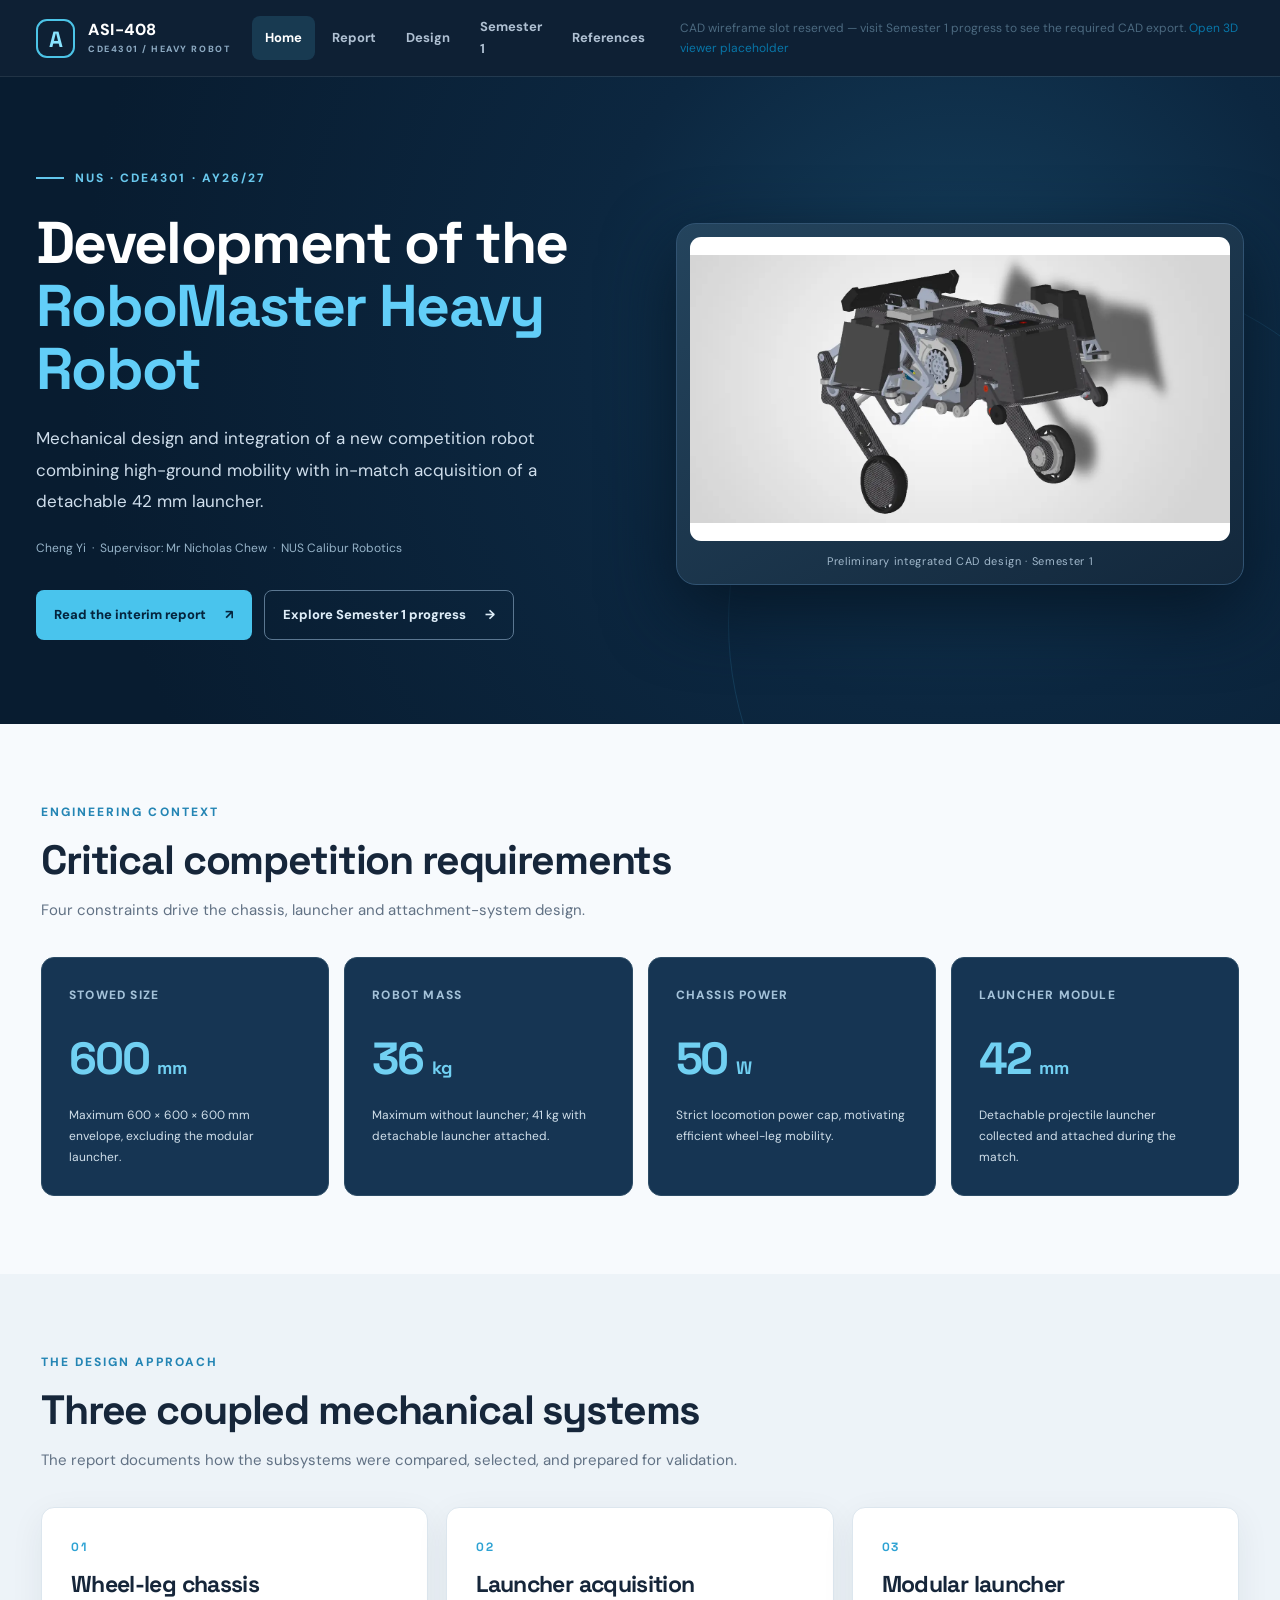
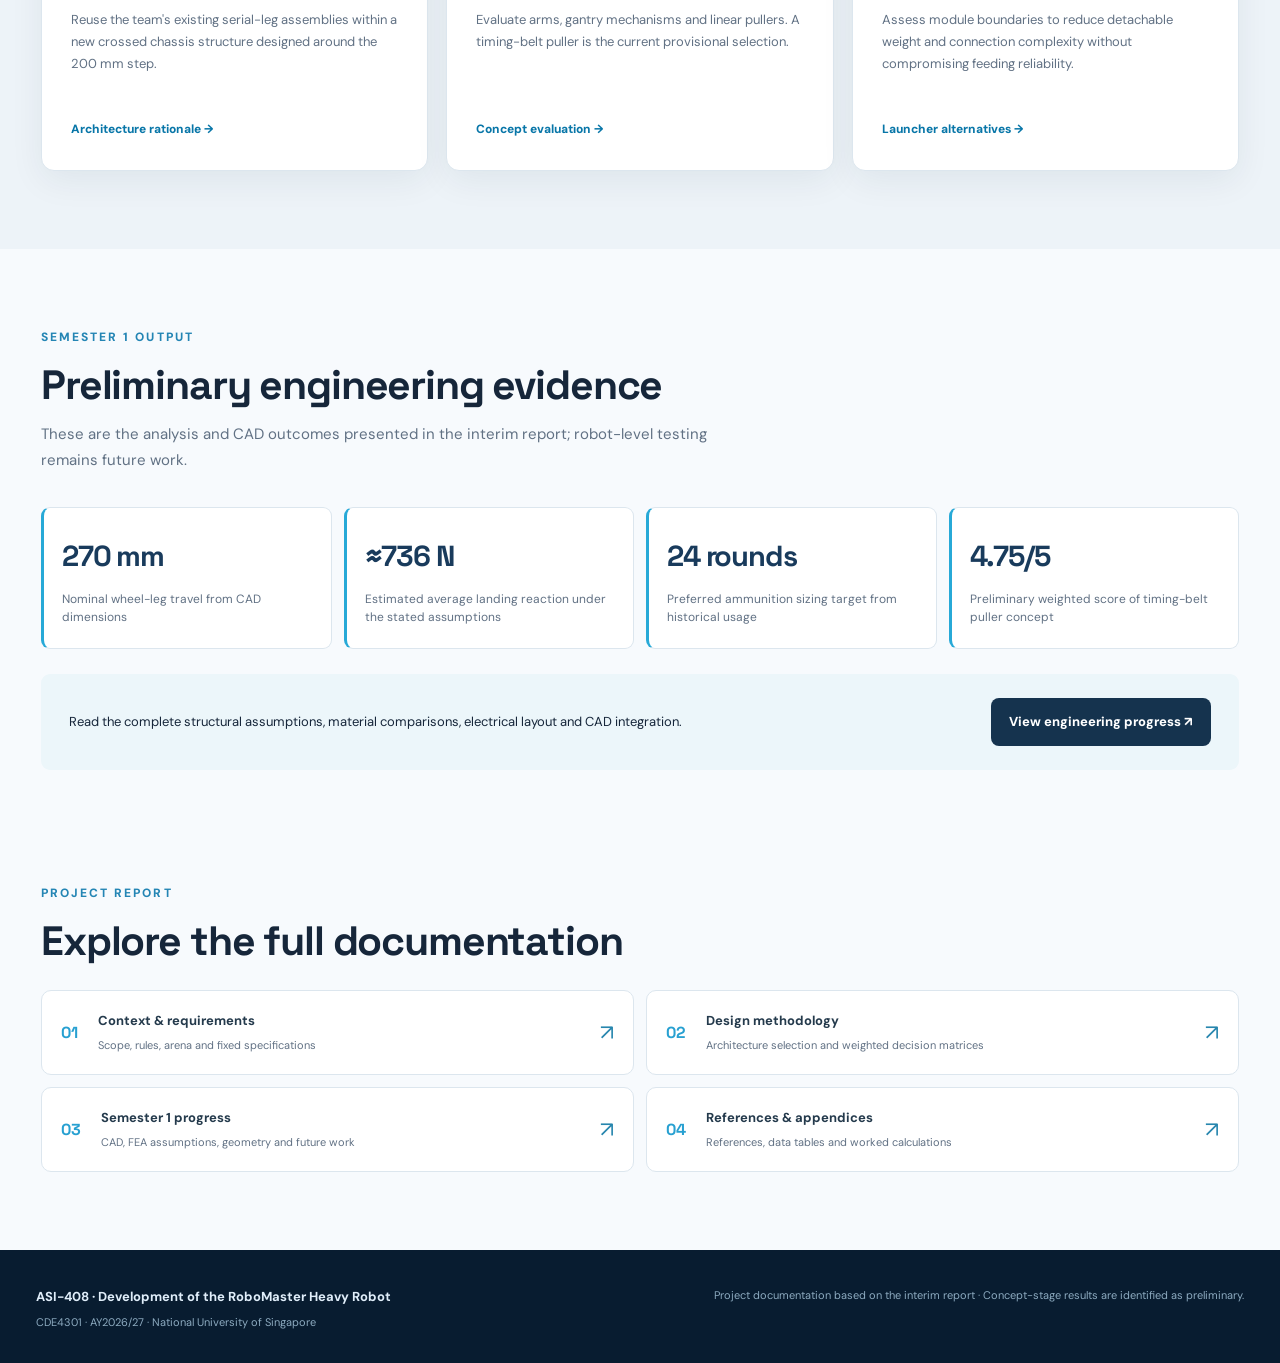
==== index.html @ 5a99b2bd "Audit and reconcile 23 report references; add CAD wireframe placeholder" ====
<!DOCTYPE html>

<html lang="en"><head><meta charset="utf-8"/><meta content="width=device-width, initial-scale=1" name="viewport"/>
<meta content="ASI-408 / CDE4301 interim report for the RoboMaster Heavy Robot development project, NUS AY2026/27." name="description"/>
<meta content="#0b1c31" name="theme-color"/>
<title>Project Overview · ASI-408 Heavy Robot | CDE4301</title>
<link href="styles.css" rel="stylesheet"/>
<link href="favicon.svg" rel="icon" type="image/svg+xml"/>
</head><body><header class="site-header"><div class="nav-inner"><a class="brand" href="index.html"><span class="brand-symbol">A</span><span class="brand-title">ASI-408 <small>CDE4301 / HEAVY ROBOT</small></span></a><button aria-controls="primary-navigation" aria-expanded="false" aria-label="Open navigation" class="menu-toggle">☰</button><nav aria-label="Main navigation" class="primary-nav" id="primary-navigation"><a class="active" href="index.html">Home</a><a class="" href="interim-report/index.html">Report</a><a class="" href="interim-report/design.html">Design</a><a class="" href="interim-report/progress.html">Semester 1</a><a class="" href="interim-report/appendices.html">References</a></nav><p class="wireframe-home-note">CAD wireframe slot reserved — visit Semester 1 progress to see the required CAD export. <a href="interim-report/progress.html#robot-wireframe">Open 3D viewer placeholder</a></p></div></header>
<main>
<section class="home-hero"><div class="hero-inner"><div class="hero-copy"><div class="eyebrow"><span class="eyebrow-line"></span>NUS · CDE4301 · AY26/27</div><h1>Development of the <span>RoboMaster Heavy Robot</span></h1><p class="hero-description">Mechanical design and integration of a new competition robot combining high-ground mobility with in-match acquisition of a detachable 42 mm launcher.</p><p class="hero-caption">Cheng Yi  ·  Supervisor: Mr Nicholas Chew  ·  NUS Calibur Robotics</p><div class="hero-actions"><a class="button button-primary" href="interim-report/index.html">Read the interim report <span>↗</span></a><a class="button button-outline" href="interim-report/progress.html">Explore Semester 1 progress <span>→</span></a></div></div><figure class="hero-visual"><img alt="Semester 1 integrated CAD model of the RoboMaster Heavy Robot chassis" src="assets/report-figures/image44.webp"/><figcaption>Preliminary integrated CAD design · Semester 1</figcaption></figure></div></section>
<section class="home-section"><div class="section-intro"><span class="small-kicker">ENGINEERING CONTEXT</span><h2>Critical competition requirements</h2><p>Four constraints drive the chassis, launcher and attachment-system design.</p></div>
<div class="spec-grid"><article class="spec-card"><div class="spec-label">Stowed size</div><div class="spec-value">600 <small>mm</small></div><p>Maximum 600 × 600 × 600 mm envelope, excluding the modular launcher.</p></article><article class="spec-card"><div class="spec-label">Robot mass</div><div class="spec-value">36 <small>kg</small></div><p>Maximum without launcher; 41 kg with detachable launcher attached.</p></article><article class="spec-card"><div class="spec-label">Chassis power</div><div class="spec-value">50 <small>W</small></div><p>Strict locomotion power cap, motivating efficient wheel-leg mobility.</p></article><article class="spec-card"><div class="spec-label">Launcher module</div><div class="spec-value">42 <small>mm</small></div><p>Detachable projectile launcher collected and attached during the match.</p></article></div></section>
<section class="home-section muted-section"><div class="section-intro"><span class="small-kicker">THE DESIGN APPROACH</span><h2>Three coupled mechanical systems</h2><p>The report documents how the subsystems were compared, selected, and prepared for validation.</p></div><div class="three-col"><article class="feature-card"><div class="feature-index">01</div><h3>Wheel-leg chassis</h3><p>Reuse the team's existing serial-leg assemblies within a new crossed chassis structure designed around the 200 mm step.</p><a href="interim-report/design.html#chassis-design">Architecture rationale →</a></article><article class="feature-card"><div class="feature-index">02</div><h3>Launcher acquisition</h3><p>Evaluate arms, gantry mechanisms and linear pullers. A timing-belt puller is the current provisional selection.</p><a href="interim-report/design.html#grabbing-mechanism-design">Concept evaluation →</a></article><article class="feature-card"><div class="feature-index">03</div><h3>Modular launcher</h3><p>Assess module boundaries to reduce detachable weight and connection complexity without compromising feeding reliability.</p><a href="interim-report/design.html#modular-42mm-launcher">Launcher alternatives →</a></article></div></section>
<section class="home-section"><div class="section-intro"><span class="small-kicker">SEMESTER 1 OUTPUT</span><h2>Preliminary engineering evidence</h2><p>These are the analysis and CAD outcomes presented in the interim report; robot-level testing remains future work.</p></div><div class="outcome-grid"><div><span>270 mm</span><p>Nominal wheel-leg travel from CAD dimensions</p></div><div><span>≈736 N</span><p>Estimated average landing reaction under the stated assumptions</p></div><div><span>24 rounds</span><p>Preferred ammunition sizing target from historical usage</p></div><div><span>4.75/5</span><p>Preliminary weighted score of timing-belt puller concept</p></div></div><div class="readmore-row"><p>Read the complete structural assumptions, material comparisons, electrical layout and CAD integration.</p><a class="button button-dark" href="interim-report/progress.html">View engineering progress ↗</a></div></section>
<section class="home-section closing-section"><span class="small-kicker">PROJECT REPORT</span><h2>Explore the full documentation</h2><div class="report-links"><a href="interim-report/index.html"><span>01</span><div><strong>Context &amp; requirements</strong><small>Scope, rules, arena and fixed specifications</small></div><span>↗</span></a><a href="interim-report/design.html"><span>02</span><div><strong>Design methodology</strong><small>Architecture selection and weighted decision matrices</small></div><span>↗</span></a><a href="interim-report/progress.html"><span>03</span><div><strong>Semester 1 progress</strong><small>CAD, FEA assumptions, geometry and future work</small></div><span>↗</span></a><a href="interim-report/appendices.html"><span>04</span><div><strong>References &amp; appendices</strong><small>References, data tables and worked calculations</small></div><span>↗</span></a></div></section>
</main><footer class="site-footer"><div class="footer-inner"><div><strong>ASI-408 · Development of the RoboMaster Heavy Robot</strong><p>CDE4301 · AY2026/27 · National University of Singapore</p></div><div><p>Project documentation based on the interim report · Concept-stage results are identified as preliminary.</p></div></div></footer><button aria-label="Back to top" class="scroll-top" title="Back to top">↑</button>
<script defer="" src="site.js"></script></body></html>
---- styles.css ----
@import url('https://fonts.googleapis.com/css2?family=DM+Sans:wght@400;500;600;700;800&family=Space+Grotesk:wght@400;500;600;700&display=swap');
:root{--navy:#0b1c31;--navy2:#142f4a;--ink:#16263a;--accent:#3bbbea;--accentsoft:#e6f6ff;--soft:#f3f7fa;--paper:#ffffff;--muted:#617184;--line:#dce6ee;--shadow:0 10px 34px rgba(15,38,63,.065)}
*{box-sizing:border-box}html{scroll-behavior:smooth;scroll-padding-top:88px}body{margin:0;background:#f7fafd;color:var(--ink);font:16px/1.7 'DM Sans',Inter,system-ui,Arial,sans-serif;-webkit-font-smoothing:antialiased}h1,h2,h3,h4,p,figure{margin-top:0}h1,h2,h3,h4{font-family:'Space Grotesk',Inter,system-ui,sans-serif;line-height:1.18;letter-spacing:-.028em}a{color:#0876a8;text-decoration:none}a:hover{color:#025b87}img{max-width:100%;height:auto}button{font:inherit}::selection{background:#b6eaff;color:#0b1c31}a:focus-visible,button:focus-visible{outline:3px solid #3abbe9;outline-offset:4px;border-radius:3px}
.site-header{height:76px;position:sticky;top:0;z-index:50;background:rgba(10,28,48,.98);box-shadow:0 1px 0 rgba(255,255,255,.1)}.nav-inner{height:100%;max-width:1310px;padding:0 36px;margin:auto;display:flex;align-items:center;justify-content:space-between;gap:22px}.brand{display:flex;align-items:center;gap:13px;color:white;flex-shrink:0}.brand:hover{color:white}.brand-symbol{display:grid;place-items:center;border:2px solid #4cc4e7;color:#89e4ff;font-weight:800;font-family:'Space Grotesk';font-size:22px;width:39px;height:39px;border-radius:11px}.brand-title{font-weight:800;letter-spacing:.035em;line-height:1.1}.brand-title small{display:block;letter-spacing:.17em;color:#8daac2;font-size:9px;margin-top:7px}.primary-nav{display:flex;gap:4px;align-items:center}.primary-nav a{color:#afc0d2;padding:11px 13px;font-size:13px;font-weight:700;border-radius:8px}.primary-nav a:hover,.primary-nav a.active{color:#fff;background:rgba(74,192,234,.16)}.menu-toggle{display:none;border:1px solid #52677c;background:transparent;color:#fff;border-radius:6px;padding:5px 12px;font-size:20px}
.home-hero{background:radial-gradient(circle at 75% 40%,#153f5d 0%,#0c2740 36%,#081c30 85%);color:white;position:relative;overflow:hidden}.home-hero:after{content:'';position:absolute;right:-150px;bottom:-250px;width:700px;height:700px;border:1px solid rgba(69,181,235,.15);border-radius:50%;pointer-events:none}.hero-inner{max-width:1320px;min-height:594px;margin:auto;padding:92px 36px 84px;display:grid;grid-template-columns:1.05fr 1fr;gap:44px;align-items:center}.eyebrow,.small-kicker{color:#2485b4;font-size:12px;letter-spacing:.17em;font-weight:800;text-transform:uppercase}.eyebrow{color:#68c7ec;display:flex;gap:11px;align-items:center}.eyebrow-line{height:2px;width:28px;background:#62c6ec}.hero-copy{position:relative;z-index:1}.hero-copy h1{font-size:clamp(39px,4.6vw,67px);line-height:1.07;max-width:710px;margin:23px 0}.hero-copy h1 span{color:#62cef8}.hero-description{color:#cfdeec;font-size:17px;max-width:570px;line-height:1.85}.hero-caption{font-size:12px;color:#96b3c8;margin-top:20px}.hero-actions{display:flex;flex-wrap:wrap;gap:12px;margin-top:32px}.button{display:inline-flex;justify-content:space-between;gap:19px;align-items:center;font-size:13px;font-weight:800;border-radius:8px;padding:13px 18px;transition:transform .18s ease,background .18s ease;min-height:46px}.button:hover{transform:translateY(-2px)}.button-primary{background:#49c4ed;color:#05243d}.button-primary:hover{color:#05243d;background:#80d9f5}.button-outline{border:1px solid #5b7791;color:#deedf8}.button-outline:hover{color:#fff;background:#214764}.button-dark{background:#15334e;color:#fff}.button-dark:hover{color:#fff;background:#23618a}.hero-visual{position:relative;z-index:1;margin:0;border:1px solid #315372;border-radius:20px;padding:13px;background:linear-gradient(150deg,#24445d,#13283c);box-shadow:0 26px 70px #061727}.hero-visual img{display:block;aspect-ratio:16/9;object-fit:contain;border-radius:11px;background:#fff}.hero-visual figcaption{font-size:11px;color:#a2b9cc;text-align:center;padding:11px 4px 0;letter-spacing:.06em}
.home-section{max-width:1270px;margin:auto;padding:73px 36px 78px}.section-intro{max-width:785px;margin-bottom:34px}.section-intro h2,.closing-section h2{font-size:clamp(28px,3.2vw,43px);margin:12px 0 13px}.section-intro>p{color:var(--muted);max-width:710px;font-size:15px}.spec-grid{display:grid;grid-template-columns:repeat(4,minmax(0,1fr));gap:15px}.spec-card{padding:27px;border-radius:13px;background:#163553;color:white;min-height:228px;border:1px solid #2b4b65}.spec-label{font-size:12px;font-weight:800;letter-spacing:.1em;text-transform:uppercase;color:#a4c2d9}.spec-value{font-family:'Space Grotesk';font-size:45px;font-weight:700;letter-spacing:-.05em;margin:15px 0 8px;color:#71d0f2;white-space:nowrap}.spec-value small{font-size:18px;letter-spacing:0}.spec-card p{font-size:12px;line-height:1.75;color:#d0dfea;margin:0}.muted-section{max-width:none;background:#edf3f8;padding-left:max(36px,calc((100vw - 1198px)/2));padding-right:max(36px,calc((100vw - 1198px)/2))}.three-col{display:grid;grid-template-columns:repeat(3,minmax(0,1fr));gap:18px}.feature-card{background:white;border:1px solid var(--line);padding:29px;border-radius:13px;box-shadow:var(--shadow)}.feature-index{font-family:'Space Grotesk';font-size:12px;color:#2da2d3;font-weight:800;letter-spacing:.13em}.feature-card h3{font-size:23px;margin:14px 0 10px}.feature-card p{font-size:13px;color:var(--muted);min-height:92px}.feature-card a{font-size:12px;font-weight:800}.outcome-grid{display:grid;grid-template-columns:repeat(4,minmax(0,1fr));gap:12px}.outcome-grid>div{padding:23px 18px 21px;background:#fff;border:1px solid var(--line);border-left:3px solid #27a9d7;border-radius:9px}.outcome-grid span{font-family:'Space Grotesk';font-size:29px;letter-spacing:-.04em;font-weight:700;color:#193b5c}.outcome-grid p{margin:9px 0 0;color:var(--muted);font-size:12px;line-height:1.55}.readmore-row{margin-top:25px;padding:24px 28px;background:#ecf6fa;border-radius:9px;display:flex;gap:18px;align-items:center;justify-content:space-between}.readmore-row p{margin:0;font-size:13px}.closing-section{padding-top:30px}.report-links{display:grid;grid-template-columns:repeat(2,minmax(0,1fr));gap:12px;margin-top:25px}.report-links>a{display:flex;align-items:center;gap:20px;border:1px solid var(--line);border-radius:10px;background:white;color:#243a4c;padding:19px}.report-links>a:hover{border-color:#67bdde;background:#f6fcff}.report-links>a>span:first-child{color:#27a0d1;font-family:'Space Grotesk';font-weight:700}.report-links>a>span:last-child{margin-left:auto;font-size:22px;color:#2786ae}.report-links strong,.report-links small{display:block}.report-links strong{font-size:13px}.report-links small{font-size:11px;color:var(--muted);margin-top:4px}
.site-footer{background:#081c30;color:#e0eefa;padding:32px 36px}.footer-inner{max-width:1220px;margin:auto;display:flex;gap:35px;justify-content:space-between}.footer-inner strong{font-size:13px}.footer-inner p{font-size:11px;line-height:1.5;color:#8dabc0;margin:5px 0 0;max-width:550px}
.report-shell{background:#f7fafc;min-height:80vh}.report-banner{background:#10304d;color:white;padding:51px max(30px,calc((100% - 1250px)/2)) 47px}.breadcrumbs{display:flex;flex-wrap:wrap;gap:12px;color:#93b4c9;font-size:12px;align-items:center;margin-bottom:40px}.breadcrumbs a{color:#b1d5e7}.breadcrumbs strong{font-weight:700;color:#effbff}.report-banner .small-kicker{color:#64caee}.report-banner h1{margin:10px 0 12px;font-size:clamp(32px,4vw,52px);letter-spacing:-.03em}.report-banner p{max-width:800px;color:#c2d6e4;font-size:15px;margin:0}.report-grid{max-width:1260px;display:grid;grid-template-columns:260px minmax(0,1fr);gap:42px;margin:0 auto;padding:39px 30px 95px}.report-aside{min-width:0}.sidebar-sticky{position:sticky;top:101px;max-height:calc(100vh - 116px);overflow:auto;padding:0 5px 20px 0}.aside-kicker{font-size:10px;letter-spacing:.14em;font-weight:800;color:#7d8da0;margin:5px 0 15px}.chapter-pages{border-left:2px solid #d5e1eb;display:flex;flex-direction:column;padding-left:10px;gap:2px}.chapter-pages a{display:flex;align-items:baseline;gap:10px;font-size:12px;color:#5c7185;padding:8px 10px;border-radius:6px;line-height:1.35}.chapter-pages a span{color:#97adbd;font-size:11px}.chapter-pages a.active{font-weight:800;background:#e5f3fa;color:#135f8b}.onpage-title{margin:34px 0 10px}.local-toc ol{padding:0;margin:0;list-style:none}.local-toc li a{font-size:11.5px;line-height:1.45;padding:8px 11px;display:block;border-radius:6px;color:#687b8c}.local-toc li a:hover,.local-toc li a.selected{background:#edf5f9;color:#126c9c}.local-toc .toc-2{padding-left:12px}.local-toc .toc-3{padding-left:24px}.back-home{display:block;font-size:11px;color:#286d92;margin:30px 0 0;padding:6px 10px}
.report-content{min-width:0;background:white;border:1px solid #e3eaf0;border-radius:12px;box-shadow:0 10px 40px rgba(30,60,86,.045);padding:47px clamp(22px,5%,63px)}.document-note{background:#ecf6fc;color:#49657a;border-left:3px solid #56b6df;padding:15px 18px;font-size:12px;line-height:1.7;margin-bottom:34px;border-radius:3px}.document-note strong{color:#173e5e}.chapter{border-top:1px solid #dfe8ef;margin-top:55px;padding-top:27px;scroll-margin-top:95px}.chapter:first-of-type{margin-top:10px;border-top:0;padding-top:0}.chapter-number{color:#278eb6;font-size:11px;letter-spacing:.14em;font-weight:800;margin-bottom:7px}.chapter h2{font-size:31px;margin-bottom:20px;color:#17314d}.subsection{color:#183b57;font-size:23px;margin:35px 0 13px;scroll-margin-top:100px}.minor-section{color:#224661;font-size:18px;margin:28px 0 10px;scroll-margin-top:100px}.body-copy,.reference-entry{font-size:14px;line-height:1.9;color:#384b5c;margin:0 0 16px;overflow-wrap:anywhere}.reference-entry{padding-left:18px;text-indent:-18px;font-size:12.5px;line-height:1.75;margin-bottom:9px}.note-line{font-size:12px;color:#546b7e;background:#f1f7fb;padding:12px 15px}.report-figure{display:block;text-align:center;background:#f4f7f9;border:1px solid #e3eaf0;border-radius:10px;margin:19px 0 8px;padding:13px;overflow:hidden}.report-figure>a,.doc-table .figure-link{display:inline-block}.report-figure img{max-height:570px;width:auto;object-fit:contain;display:block;margin:auto;border-radius:5px}.figure-link img{cursor:zoom-in;transition:filter .2s ease}.figure-link:hover img{filter:brightness(.97)}.caption{font-size:11px;color:#697f90;text-align:center;line-height:1.5;margin:6px auto 21px;max-width:92%;font-weight:600}.table-scroller{overflow-x:auto;margin:18px 0 6px;border:1px solid #dbe4ec;border-radius:8px;background:white;scrollbar-width:thin}.doc-table{border-collapse:collapse;min-width:490px;width:100%;font-size:12px;line-height:1.5}.doc-table td,.doc-table th{border-bottom:1px solid #e6edf3;border-right:1px solid #e6edf3;padding:10px 11px;text-align:left;vertical-align:top;min-width:100px;color:#40556a}.doc-table tr:last-child td{border-bottom:0}.doc-table tr td:last-child,.doc-table tr th:last-child{border-right:0}.doc-table th{background:#eaf3f9;color:#1b435f;font-weight:800}.doc-table tr:nth-child(2n+1) td{background:#f8fbfd}.doc-table img{max-width:330px;max-height:300px;object-fit:contain;border-radius:5px;display:block;margin:auto}.doc-table a.figure-link{display:block;text-align:center}.doc-table td:has(img){min-width:200px}.report-next{margin-top:64px;border-top:1px solid var(--line);padding-top:23px;display:flex;flex-wrap:wrap;gap:12px;justify-content:space-between;align-items:center}.report-next span{font-size:11px;color:#8294a4;letter-spacing:.12em;font-weight:800}.report-next a{font-weight:800;font-size:13px}.scroll-top{position:fixed;right:24px;bottom:25px;width:44px;height:44px;border:1px solid #b2c4d2;background:#163b5d;color:white;border-radius:12px;box-shadow:0 8px 24px rgba(20,43,62,.15);cursor:pointer;display:none;z-index:90}.scroll-top.visible{display:block}
@media(max-width:1060px){.hero-inner{gap:25px}.spec-grid{grid-template-columns:repeat(2,minmax(0,1fr))}.report-grid{grid-template-columns:215px minmax(0,1fr);gap:24px}.report-content{padding:34px 29px}}
@media(max-width:760px){.site-header{height:67px}.nav-inner{padding:0 19px}.menu-toggle{display:block}.primary-nav{display:none;position:absolute;top:67px;left:0;right:0;background:#102c46;flex-direction:column;padding:10px 16px 16px;box-shadow:0 15px 22px #09233a3d}.primary-nav.open{display:flex}.primary-nav a{width:100%;padding:12px}.hero-inner{display:flex;flex-direction:column;padding:56px 22px 55px;gap:37px;align-items:stretch}.hero-copy h1{font-size:clamp(38px,8vw,51px)}.hero-description{font-size:15px}.hero-visual{max-width:680px}.home-section,.muted-section{padding:48px 22px}.three-col{grid-template-columns:1fr}.feature-card p{min-height:0}.outcome-grid{grid-template-columns:repeat(2,minmax(0,1fr))}.readmore-row{align-items:flex-start;flex-direction:column}.report-links{grid-template-columns:1fr}.report-banner{padding:32px 22px 35px}.report-banner h1{font-size:31px}.breadcrumbs{margin-bottom:25px}.report-grid{display:block;padding:18px 16px 60px}.report-aside{display:block}.sidebar-sticky{position:static;max-height:none;padding:0 0 17px}.chapter-pages{display:flex;flex-direction:row;flex-wrap:wrap;gap:7px;border:0;padding:0}.chapter-pages a{background:#fff;border:1px solid #e0e9f0;padding:10px}.onpage-title,.local-toc,.back-home{display:none}.report-content{padding:27px 18px}.chapter h2{font-size:26px}.subsection{font-size:21px}.body-copy{font-size:13px}.footer-inner{flex-direction:column;gap:16px}}
@media(max-width:450px){.hero-actions{flex-direction:column;align-items:stretch}.spec-grid,.outcome-grid{grid-template-columns:1fr}.spec-card{min-height:0}.spec-value{font-size:37px}.report-content{padding:23px 15px}.doc-table{font-size:11px}.brand-title{font-size:13px}.brand-title small{font-size:8px}}
@media(prefers-reduced-motion:reduce){*,*:before,*:after{scroll-behavior:auto!important;transition:none!important}}

/* Presentation video evidence: lazy embeds with direct video-source fallback. */
.video-evidence{margin:34px 0 42px;padding:25px;background:#f2f8fc;border:1px solid #d9e8f1;border-radius:13px}
.video-evidence h4{font-size:22px;color:#193c5a;margin:0 0 11px}.video-evidence h5{font-size:15px;color:#254d69;margin:26px 0 12px}
.video-evidence>p{font-size:13px;color:#506779;line-height:1.8}.video-grid{display:grid;grid-template-columns:repeat(2,minmax(0,1fr));gap:16px;align-items:stretch}
.video-evidence-solo .video-grid{grid-template-columns:minmax(0,560px)}
.video-card{border-radius:12px;background:white;border:1px solid #dce7ef;overflow:hidden;margin:0;box-shadow:0 5px 16px rgba(16,49,74,.05)}
.video-frame{position:relative;width:100%;aspect-ratio:16/10;background:#102236;overflow:hidden}
.video-frame iframe{display:block;width:100%;height:100%;border:0}
.video-launch{cursor:pointer;position:absolute;inset:0;border:0;padding:0;background:#102236;width:100%;height:100%;display:block;overflow:hidden}
.video-launch img{display:block;width:100%;height:100%;object-fit:cover;filter:brightness(.82);transition:transform .2s,filter .2s}
.video-launch:hover img{transform:scale(1.03);filter:brightness(.72)}
.video-play{position:absolute;top:50%;left:50%;transform:translate(-50%,-50%);width:61px;height:61px;display:grid;place-items:center;border-radius:50%;background:#47c5eb;color:#0a283f;font-size:24px;box-shadow:0 9px 23px #071c3370;padding-left:3px}
.video-play-label{position:absolute;bottom:12px;right:12px;background:#061523c9;color:white;border-radius:4px;padding:5px 8px;font-size:10px;font-weight:700}
.video-caption{display:flex;flex-direction:column;gap:7px;padding:14px 16px 16px;font-size:12px;line-height:1.6;color:#5b6f80}
.video-caption strong{font-family:'Space Grotesk',sans-serif;font-size:14px;color:#1c3c56}
.video-caption small{font-size:10px;color:#738c9e}.video-caption a{font-weight:800}
.video-footnote{margin:15px 0 0!important;font-size:11px!important}
.video-source-notes{background:#f5f9fc;border-radius:11px;padding:23px;margin:22px 0 35px;border:1px solid #dbe8f1}
.video-source-notes h3{font-size:20px;color:#193c5a}.video-reference-list{font-size:12px;color:#425f74;padding-left:20px;line-height:1.75}.video-reference-list li{margin-bottom:7px;overflow-wrap:anywhere}
@media(max-width:760px){.video-evidence{padding:17px 13px}.video-grid,.video-evidence-solo .video-grid{grid-template-columns:1fr}.video-evidence h4{font-size:19px}}

/* ASI-408 unified reference links + future CAD wireframe space */
.cite-link{color:#0876a8;font-weight:700;text-decoration:underline;text-decoration-style:dotted;text-underline-offset:3px}
.reference-entry:target{background:#e9f7ff;outline:1px solid #9ed4ed;border-radius:6px;padding:8px 7px 8px 22px;scroll-margin-top:100px}
.wireframe-placeholder{margin:36px 0;padding:26px;border:1px solid #cbdbe9;border-radius:14px;background:linear-gradient(135deg,#f8fcff,#eaf4fa)}
.wireframe-placeholder h3{font-size:22px;color:#173e60;margin:9px 0 10px}
.wireframe-placeholder p{font-size:13px;line-height:1.8;color:#435f75}
.wireframe-kicker{font-size:10px;letter-spacing:.12em;font-weight:800;color:#2779a2}
.wireframe-empty{min-height:260px;display:flex;flex-direction:column;align-items:center;justify-content:center;gap:12px;margin:20px 0;background:linear-gradient(90deg,transparent 49.6%,#dbe8f2 49.8%,#dbe8f2 50.2%,transparent 50.4%),linear-gradient(0deg,transparent 49.6%,#dbe8f2 49.8%,#dbe8f2 50.2%,transparent 50.4%),#fff;background-size:64px 64px;border:2px dashed #9fbcd0;border-radius:11px;text-align:center;color:#61839d}
.wireframe-empty-label{font-size:16px;letter-spacing:.08em;font-weight:800}
.wireframe-empty-tip{font-size:12px;padding:0 20px}
.wireframe-instructions{padding:11px 14px;border-left:3px solid #3da1ce;background:white}
.wireframe-home-note{font-size:12px;color:#4c6a80;margin:13px 0}
#citation-crosswalk .doc-table{min-width:540px}
@media(max-width:600px){.wireframe-placeholder{padding:17px}.wireframe-empty{min-height:225px}}
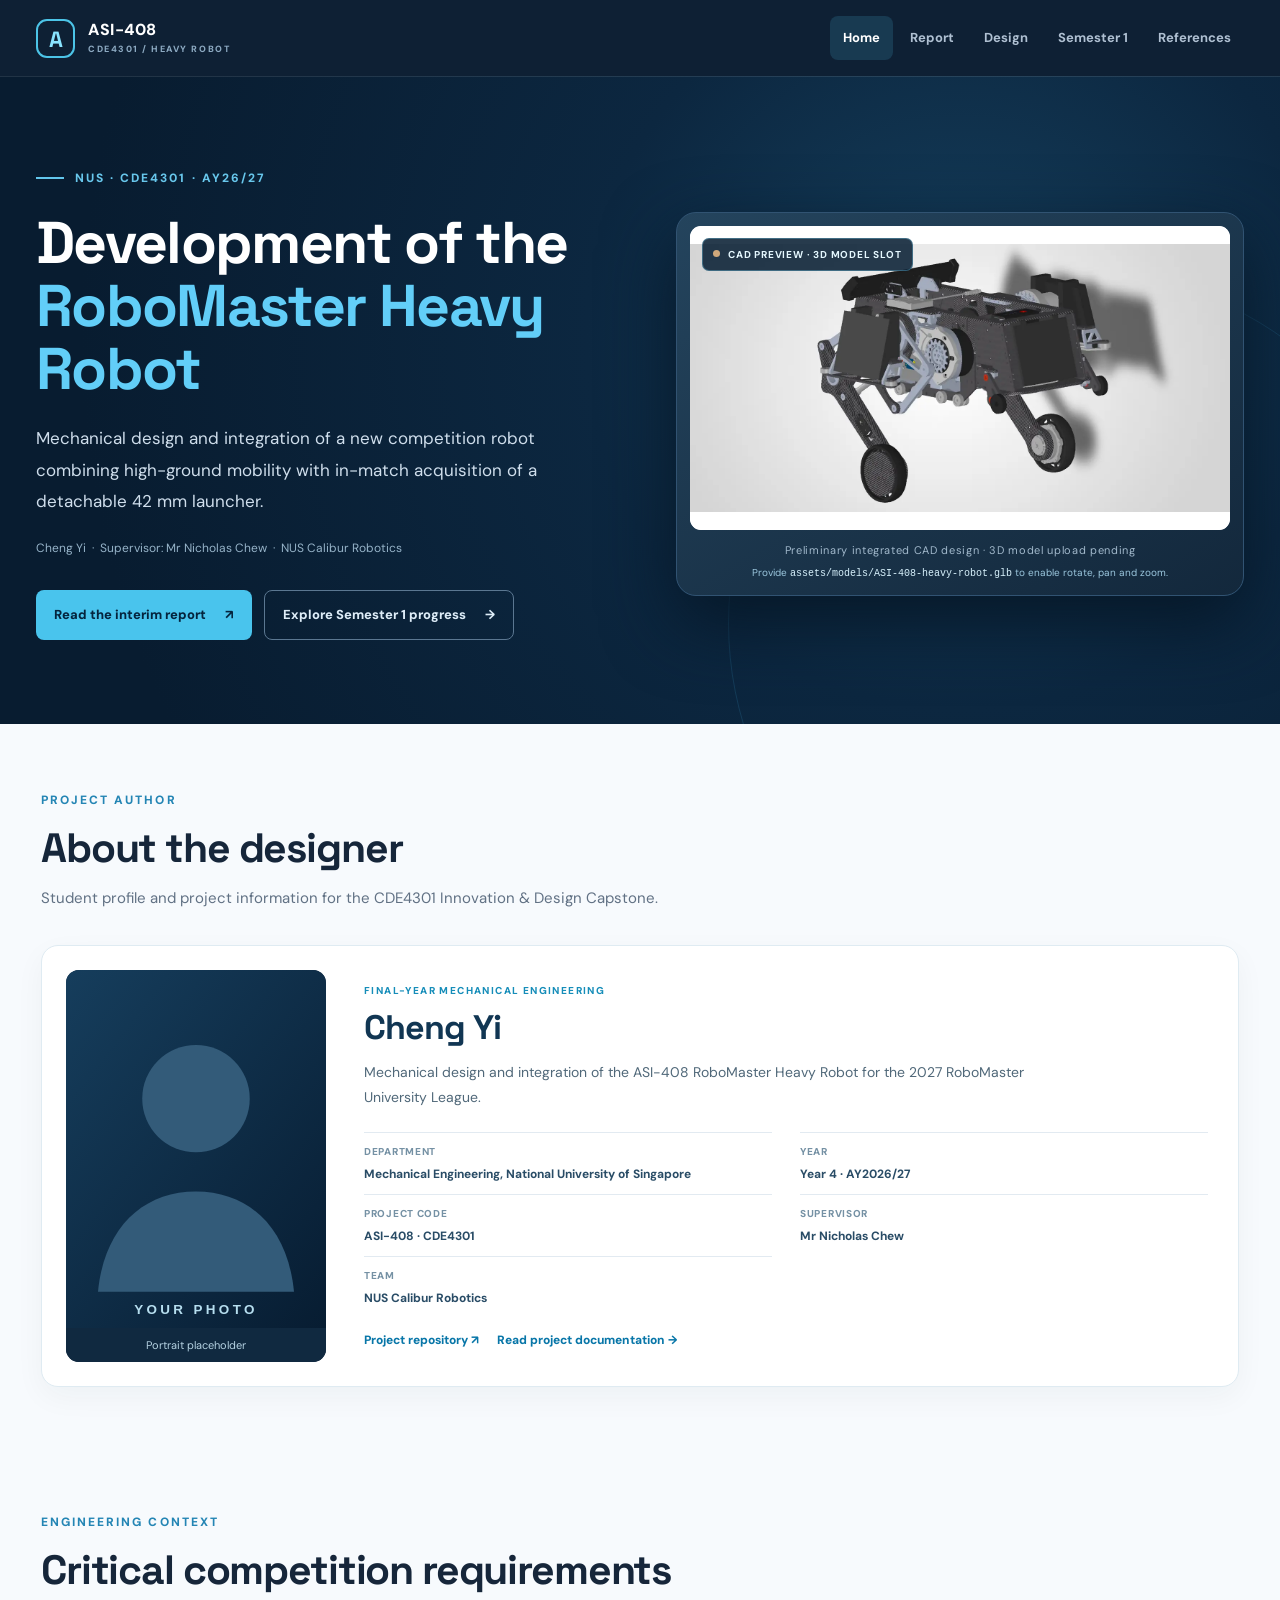
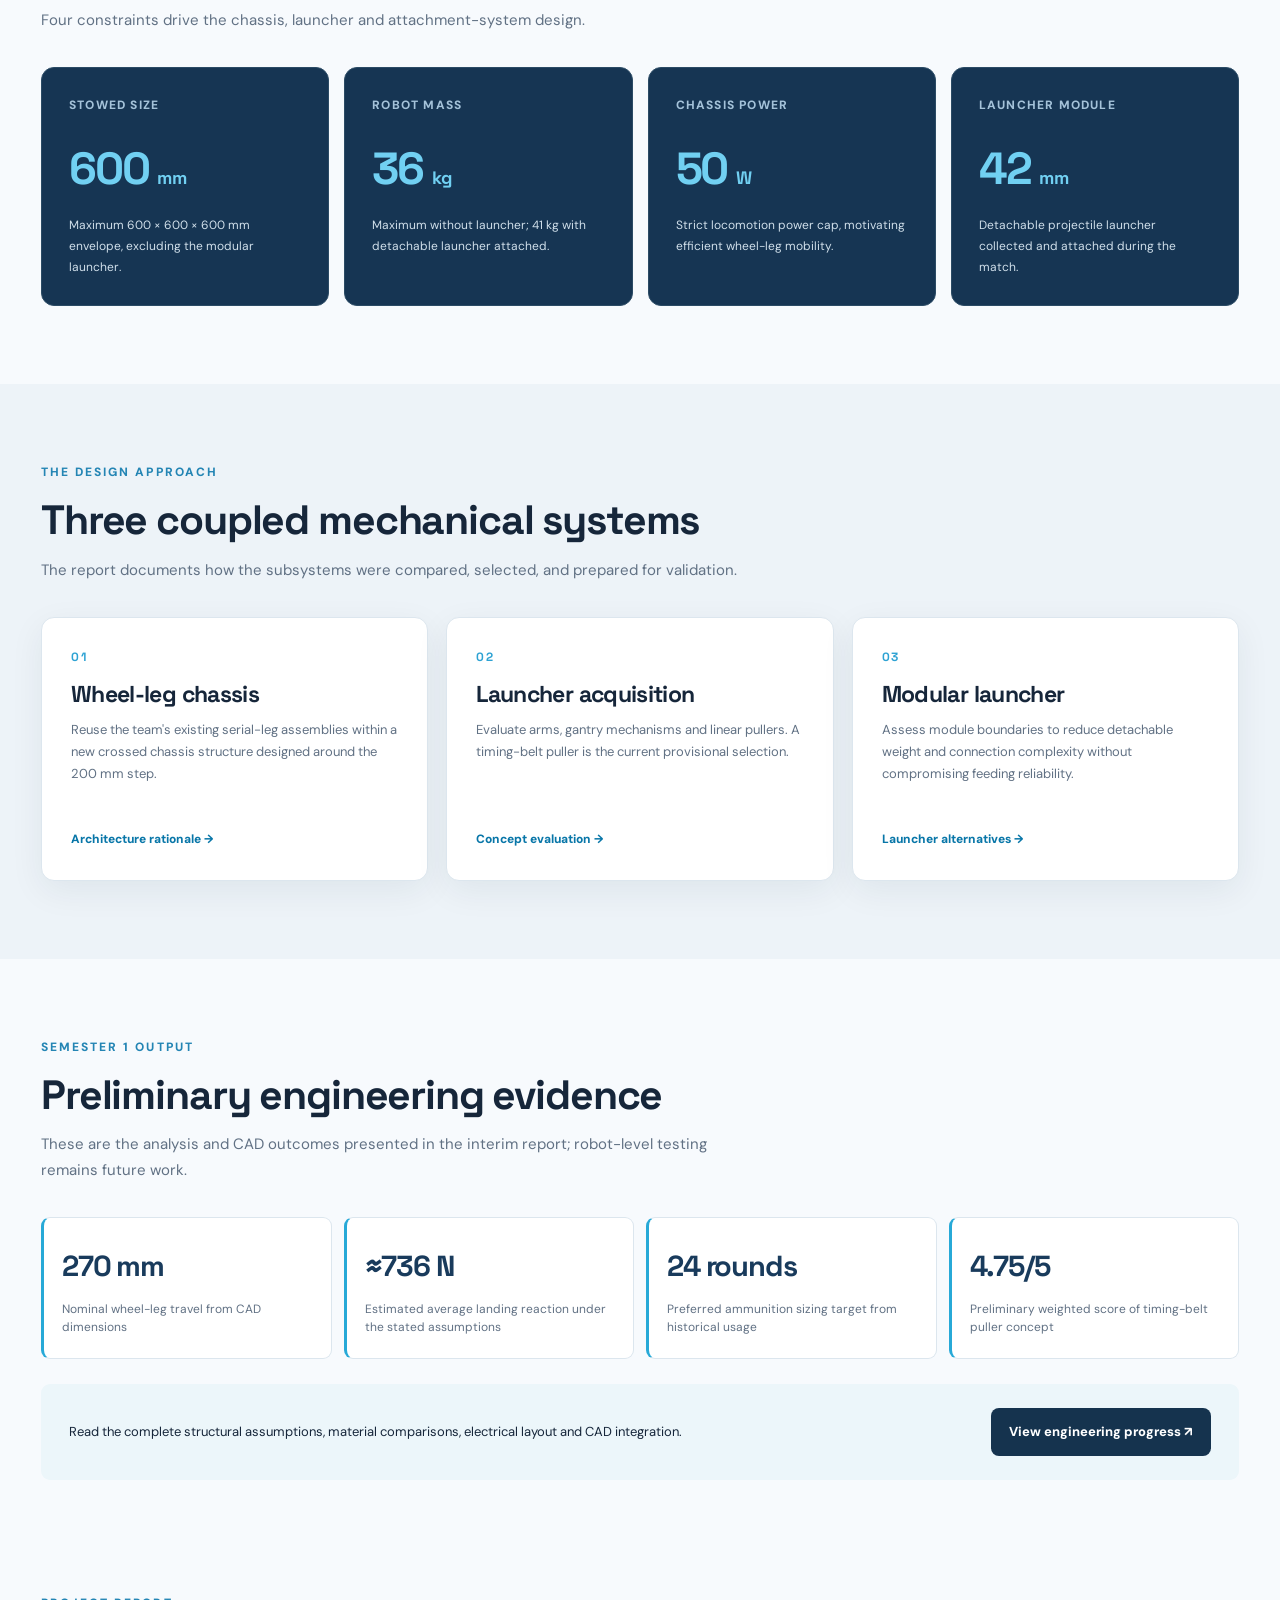
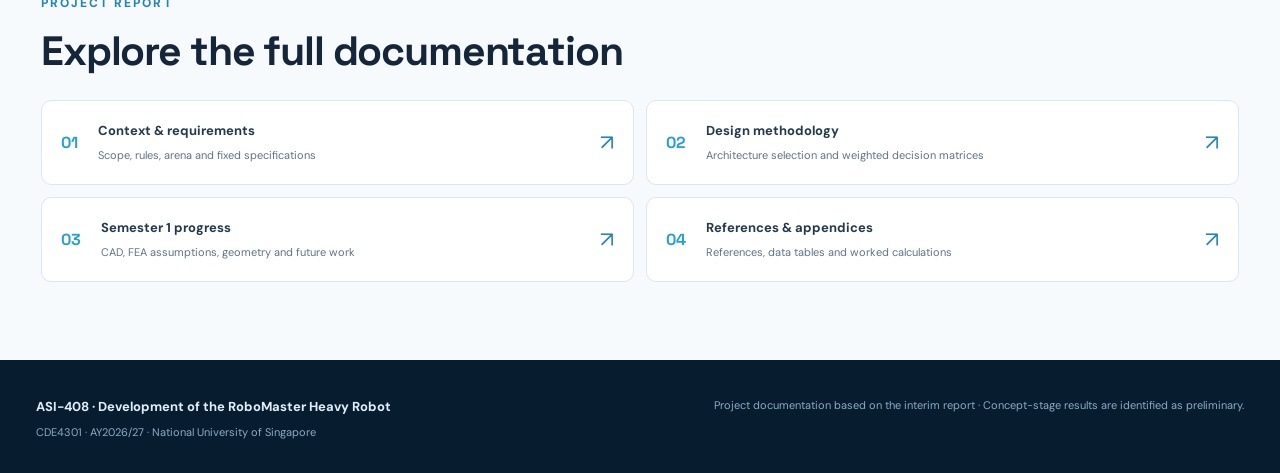
==== commit b732e01f: "Add interactive homepage CAD viewer slot, student profile and Hero performance workbook appendix" ====
--- a/index.html
+++ b/index.html
@@ -6,9 +6,25 @@
 <title>Project Overview · ASI-408 Heavy Robot | CDE4301</title>
 <link href="styles.css" rel="stylesheet"/>
 <link href="favicon.svg" rel="icon" type="image/svg+xml"/>
-</head><body><header class="site-header"><div class="nav-inner"><a class="brand" href="index.html"><span class="brand-symbol">A</span><span class="brand-title">ASI-408 <small>CDE4301 / HEAVY ROBOT</small></span></a><button aria-controls="primary-navigation" aria-expanded="false" aria-label="Open navigation" class="menu-toggle">☰</button><nav aria-label="Main navigation" class="primary-nav" id="primary-navigation"><a class="active" href="index.html">Home</a><a class="" href="interim-report/index.html">Report</a><a class="" href="interim-report/design.html">Design</a><a class="" href="interim-report/progress.html">Semester 1</a><a class="" href="interim-report/appendices.html">References</a></nav><p class="wireframe-home-note">CAD wireframe slot reserved — visit Semester 1 progress to see the required CAD export. <a href="interim-report/progress.html#robot-wireframe">Open 3D viewer placeholder</a></p></div></header>
+</head><body><header class="site-header"><div class="nav-inner"><a class="brand" href="index.html"><span class="brand-symbol">A</span><span class="brand-title">ASI-408 <small>CDE4301 / HEAVY ROBOT</small></span></a><button aria-controls="primary-navigation" aria-expanded="false" aria-label="Open navigation" class="menu-toggle">☰</button><nav aria-label="Main navigation" class="primary-nav" id="primary-navigation"><a class="active" href="index.html">Home</a><a class="" href="interim-report/index.html">Report</a><a class="" href="interim-report/design.html">Design</a><a class="" href="interim-report/progress.html">Semester 1</a><a class="" href="interim-report/appendices.html">References</a></nav></div></header>
 <main>
-<section class="home-hero"><div class="hero-inner"><div class="hero-copy"><div class="eyebrow"><span class="eyebrow-line"></span>NUS · CDE4301 · AY26/27</div><h1>Development of the <span>RoboMaster Heavy Robot</span></h1><p class="hero-description">Mechanical design and integration of a new competition robot combining high-ground mobility with in-match acquisition of a detachable 42 mm launcher.</p><p class="hero-caption">Cheng Yi  ·  Supervisor: Mr Nicholas Chew  ·  NUS Calibur Robotics</p><div class="hero-actions"><a class="button button-primary" href="interim-report/index.html">Read the interim report <span>↗</span></a><a class="button button-outline" href="interim-report/progress.html">Explore Semester 1 progress <span>→</span></a></div></div><figure class="hero-visual"><img alt="Semester 1 integrated CAD model of the RoboMaster Heavy Robot chassis" src="assets/report-figures/image44.webp"/><figcaption>Preliminary integrated CAD design · Semester 1</figcaption></figure></div></section>
+<section class="home-hero"><div class="hero-inner"><div class="hero-copy"><div class="eyebrow"><span class="eyebrow-line"></span>NUS · CDE4301 · AY26/27</div><h1>Development of the <span>RoboMaster Heavy Robot</span></h1><p class="hero-description">Mechanical design and integration of a new competition robot combining high-ground mobility with in-match acquisition of a detachable 42 mm launcher.</p><p class="hero-caption">Cheng Yi  ·  Supervisor: Mr Nicholas Chew  ·  NUS Calibur Robotics</p><div class="hero-actions"><a class="button button-primary" href="interim-report/index.html">Read the interim report <span>↗</span></a><a class="button button-outline" href="interim-report/progress.html">Explore Semester 1 progress <span>→</span></a></div></div><figure class="hero-visual hero-model-panel" id="hero-3d-viewer">
+  <div class="hero-model-stage" id="home-model-slot" data-model-url="assets/models/ASI-408-heavy-robot.glb">
+    <img class="hero-cad-poster" alt="Preliminary CAD model of the ASI-408 RoboMaster Heavy Robot; interactive 3D viewer will appear here when the exported model is added" src="assets/report-figures/image44.webp"/>
+    <div class="hero-model-status"><span class="status-dot"></span> CAD PREVIEW · 3D MODEL SLOT</div>
+  </div>
+  <figcaption><span class="model-caption-text">Preliminary integrated CAD design · 3D model upload pending</span><span class="model-help">Provide <code>assets/models/ASI-408-heavy-robot.glb</code> to enable rotate, pan and zoom.</span></figcaption>
+</figure></div></section>
+<section class="home-section author-section" id="about-author" aria-labelledby="author-section-heading">
+  <div class="section-intro"><span class="small-kicker">PROJECT AUTHOR</span><h2 id="author-section-heading">About the designer</h2><p>Student profile and project information for the CDE4301 Innovation &amp; Design Capstone.</p></div>
+  <div class="author-card">
+    <div class="author-photo-frame"><img id="author-portrait" src="assets/profile/portrait-placeholder.svg" data-portrait-url="assets/profile/cheng-yi.jpg" alt="Portrait placeholder for Cheng Yi; add assets/profile/cheng-yi.jpg to display the student photograph" loading="lazy"/><span class="photo-note">Portrait placeholder</span></div>
+    <div class="author-bio"><div class="author-role">FINAL-YEAR MECHANICAL ENGINEERING</div><h3>Cheng Yi</h3><p class="author-summary">Mechanical design and integration of the ASI-408 RoboMaster Heavy Robot for the 2027 RoboMaster University League.</p>
+      <dl class="author-details"><div><dt>Department</dt><dd>Mechanical Engineering, National University of Singapore</dd></div><div><dt>Year</dt><dd>Year 4 · AY2026/27</dd></div><div><dt>Project code</dt><dd>ASI-408 · CDE4301</dd></div><div><dt>Supervisor</dt><dd>Mr Nicholas Chew</dd></div><div><dt>Team</dt><dd>NUS Calibur Robotics</dd></div></dl>
+      <div class="author-links"><a href="https://github.com/Mikidokido/ASI-408" target="_blank" rel="noopener noreferrer">Project repository ↗</a><a href="interim-report/index.html">Read project documentation →</a></div>
+    </div>
+  </div>
+</section>
 <section class="home-section"><div class="section-intro"><span class="small-kicker">ENGINEERING CONTEXT</span><h2>Critical competition requirements</h2><p>Four constraints drive the chassis, launcher and attachment-system design.</p></div>
 <div class="spec-grid"><article class="spec-card"><div class="spec-label">Stowed size</div><div class="spec-value">600 <small>mm</small></div><p>Maximum 600 × 600 × 600 mm envelope, excluding the modular launcher.</p></article><article class="spec-card"><div class="spec-label">Robot mass</div><div class="spec-value">36 <small>kg</small></div><p>Maximum without launcher; 41 kg with detachable launcher attached.</p></article><article class="spec-card"><div class="spec-label">Chassis power</div><div class="spec-value">50 <small>W</small></div><p>Strict locomotion power cap, motivating efficient wheel-leg mobility.</p></article><article class="spec-card"><div class="spec-label">Launcher module</div><div class="spec-value">42 <small>mm</small></div><p>Detachable projectile launcher collected and attached during the match.</p></article></div></section>
 <section class="home-section muted-section"><div class="section-intro"><span class="small-kicker">THE DESIGN APPROACH</span><h2>Three coupled mechanical systems</h2><p>The report documents how the subsystems were compared, selected, and prepared for validation.</p></div><div class="three-col"><article class="feature-card"><div class="feature-index">01</div><h3>Wheel-leg chassis</h3><p>Reuse the team's existing serial-leg assemblies within a new crossed chassis structure designed around the 200 mm step.</p><a href="interim-report/design.html#chassis-design">Architecture rationale →</a></article><article class="feature-card"><div class="feature-index">02</div><h3>Launcher acquisition</h3><p>Evaluate arms, gantry mechanisms and linear pullers. A timing-belt puller is the current provisional selection.</p><a href="interim-report/design.html#grabbing-mechanism-design">Concept evaluation →</a></article><article class="feature-card"><div class="feature-index">03</div><h3>Modular launcher</h3><p>Assess module boundaries to reduce detachable weight and connection complexity without compromising feeding reliability.</p><a href="interim-report/design.html#modular-42mm-launcher">Launcher alternatives →</a></article></div></section>
--- a/styles.css
+++ b/styles.css
@@ -47,3 +47,20 @@
 .wireframe-home-note{font-size:12px;color:#4c6a80;margin:13px 0}
 #citation-crosswalk .doc-table{min-width:540px}
 @media(max-width:600px){.wireframe-placeholder{padding:17px}.wireframe-empty{min-height:225px}}
+
+/* ASI-408 homepage: drop-in CAD viewer & student portfolio card. */
+.hero-model-panel .hero-model-stage{position:relative;overflow:hidden;background:#f9fbfc;border-radius:11px;aspect-ratio:16/9;min-height:250px}
+.hero-model-stage .hero-cad-poster{width:100%;height:100%;object-fit:contain;display:block;background:#fff;border-radius:11px;aspect-ratio:auto}
+.hero-model-stage model-viewer{display:block;width:100%;height:100%;min-height:250px;aspect-ratio:16/9;background:radial-gradient(ellipse at 54% 38%,#ecf9fc 0%,#c6d8e5 100%);border-radius:11px}
+.hero-model-stage .hero-model-status{position:absolute;top:12px;left:12px;z-index:1;background:rgba(10,32,53,.88);color:#e5f8ff;padding:7px 10px;border:1px solid rgba(117,202,234,.36);border-radius:7px;font-size:10px;font-weight:700;letter-spacing:.08em}
+.hero-model-status .status-dot{width:7px;height:7px;display:inline-block;margin-right:5px;border-radius:50%;background:#d0a87b;vertical-align:1px}
+.hero-model-stage.model-live .hero-model-status .status-dot{background:#45d9c5}
+.hero-model-panel .model-help{display:block;margin-top:4px;font-size:10px;color:#9bc7de;letter-spacing:0}
+.hero-model-panel .model-help code{font-size:10px;color:#d7f1fc}
+.author-section{padding-top:61px;padding-bottom:47px}.author-card{display:grid;grid-template-columns:minmax(175px,260px) minmax(0,1fr);align-items:stretch;gap:32px;padding:24px;border:1px solid #dfebf2;border-radius:17px;background:#fff;box-shadow:0 10px 30px rgba(11,36,55,.045)}
+.author-photo-frame{border-radius:13px;min-height:310px;background:#102940;display:flex;flex-direction:column;overflow:hidden;align-items:center;justify-content:stretch}
+.author-photo-frame img{width:100%;height:100%;min-height:270px;object-fit:cover;flex:1}.author-photo-frame .photo-note{color:#b5d2e2;font-size:11px;padding:8px 4px;background:#102940;width:100%;text-align:center}
+.author-bio{padding:12px 6px;min-width:0}.author-role{font-size:10px;letter-spacing:.14em;font-weight:800;color:#168db9}.author-bio h3{font-size:34px;margin:9px 0 12px;color:#113653}.author-bio .author-summary{font-size:14px;color:#506879;line-height:1.8;max-width:680px}.author-details{display:grid;grid-template-columns:repeat(2,minmax(0,1fr));gap:10px 28px;margin:21px 0}
+.author-details>div{border-top:1px solid #e2eaf1;padding:10px 0 0}.author-details dt{font-size:10px;font-weight:800;letter-spacing:.07em;color:#7591a4;text-transform:uppercase}.author-details dd{font-size:12px;margin:4px 0 0;color:#294c66;font-weight:700}.author-links{display:flex;flex-wrap:wrap;gap:18px;margin-top:20px}.author-links a{font-size:12px;font-weight:800}
+.data-download-panel{margin:23px 0 28px;padding:23px 25px;background:linear-gradient(115deg,#e8f6fd,#f5fafd);border:1px solid #cde3f2;border-radius:13px}.data-download-panel h3{font-size:23px;margin:7px 0 9px;color:#173f5f}.data-download-panel p{font-size:13px;line-height:1.75;color:#456377}.data-download-panel a.button{margin-top:9px}
+@media(max-width:760px){.hero-model-panel .hero-model-stage{min-height:200px}.author-card{grid-template-columns:1fr;gap:15px}.author-photo-frame{min-height:220px;max-width:300px}.author-photo-frame img{min-height:220px}.author-details{grid-template-columns:1fr}.author-section{padding-top:42px}}
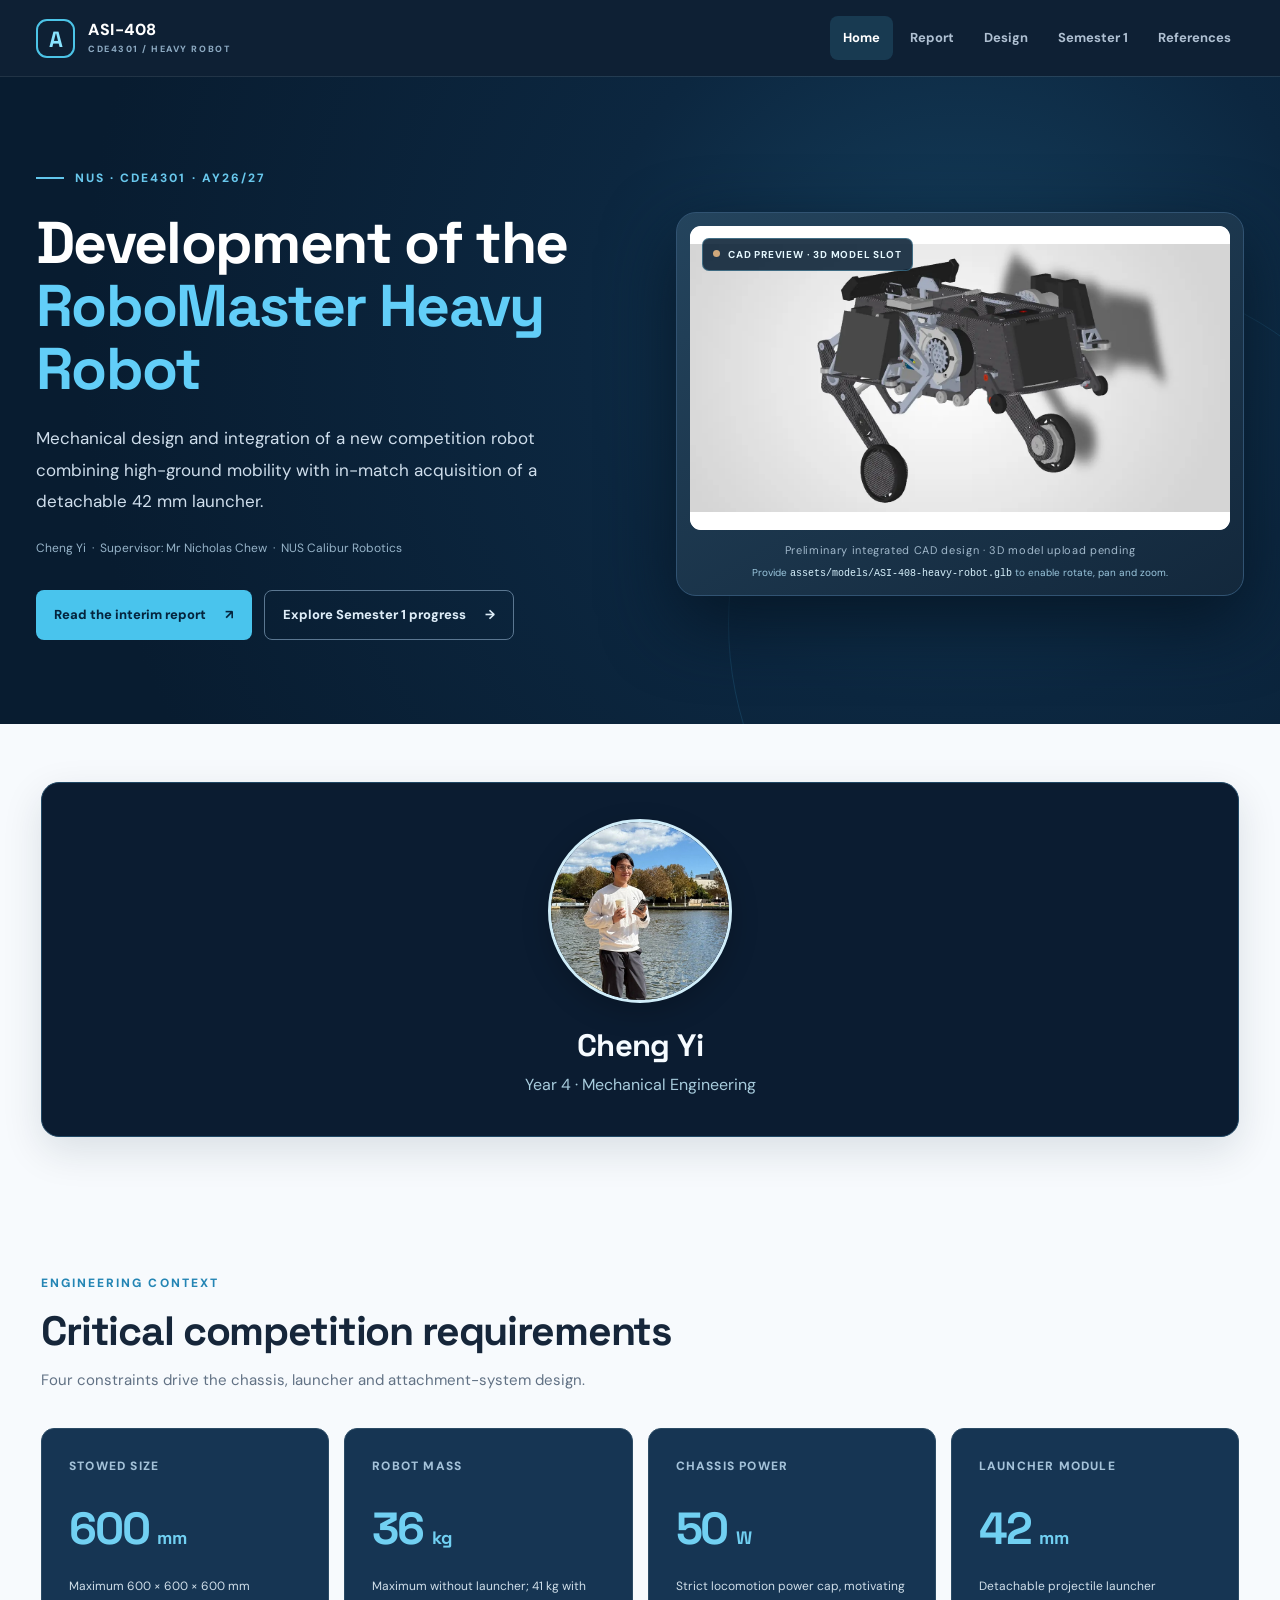
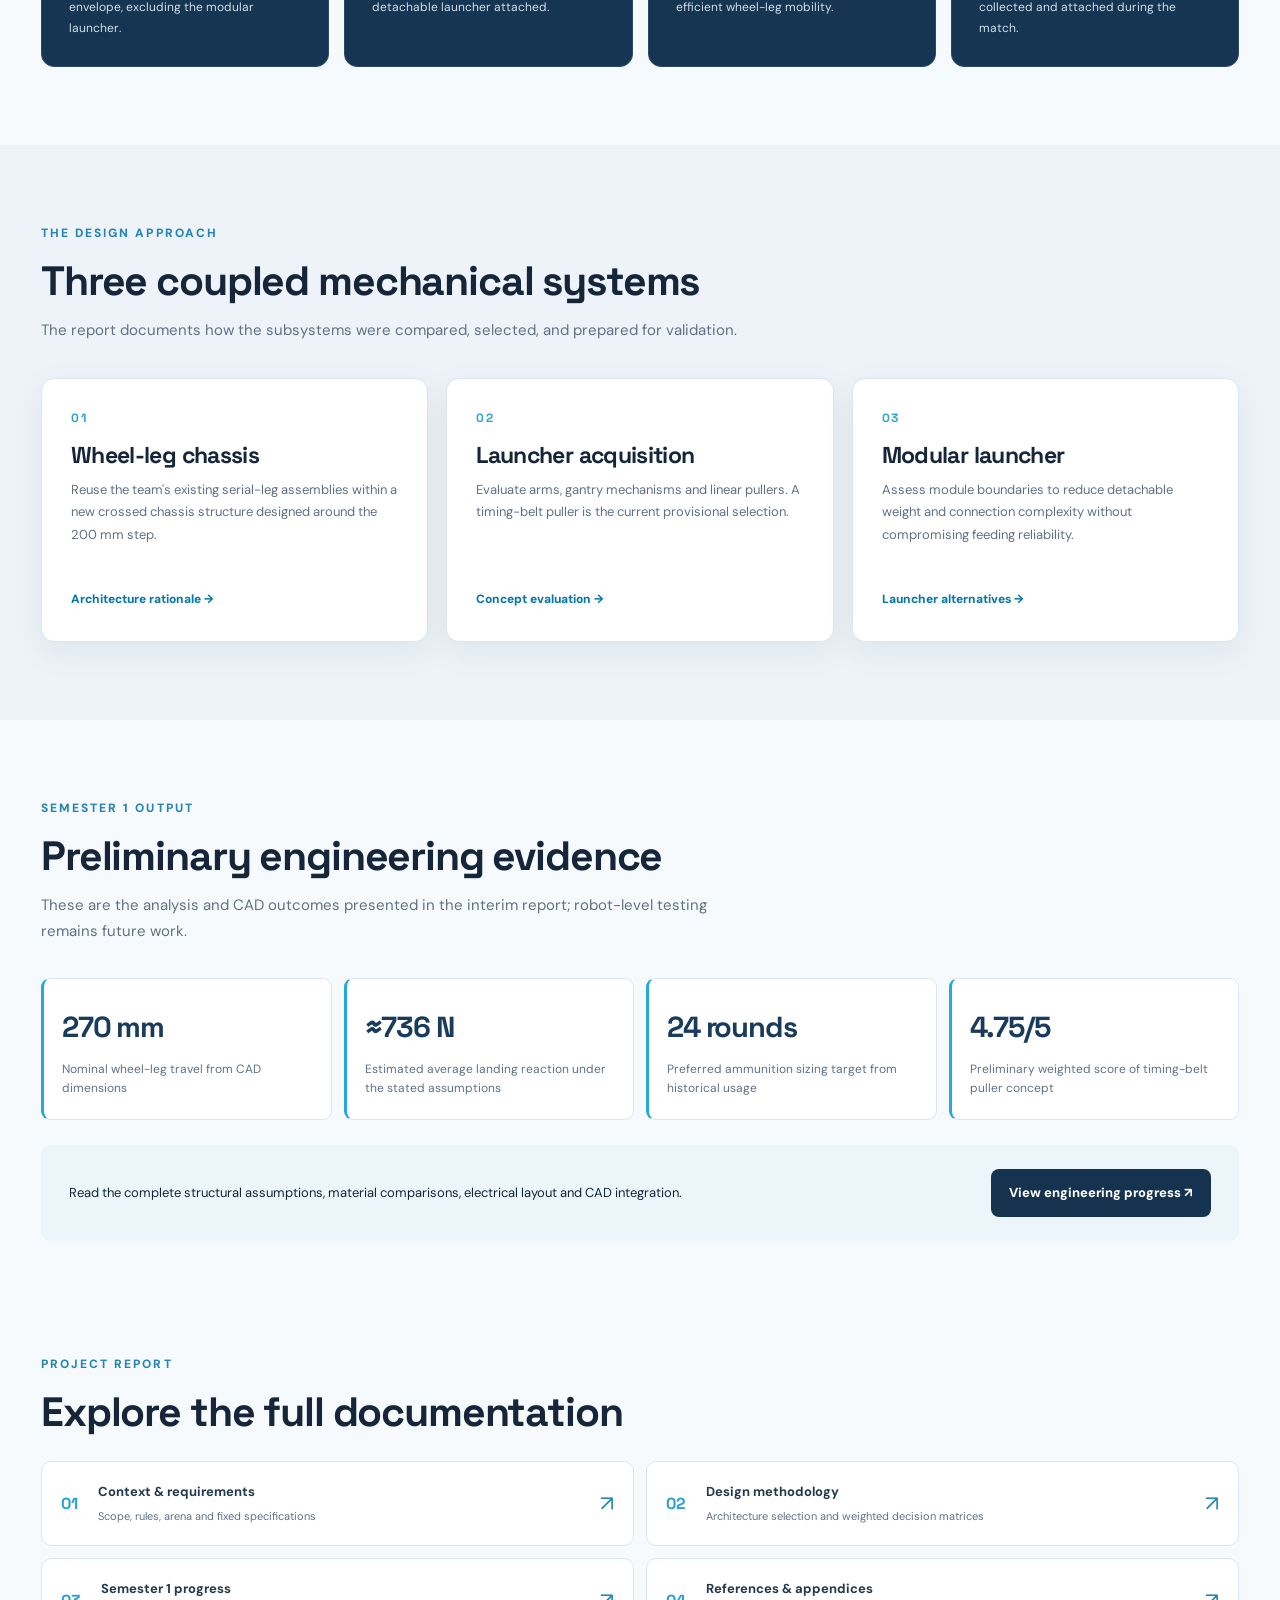
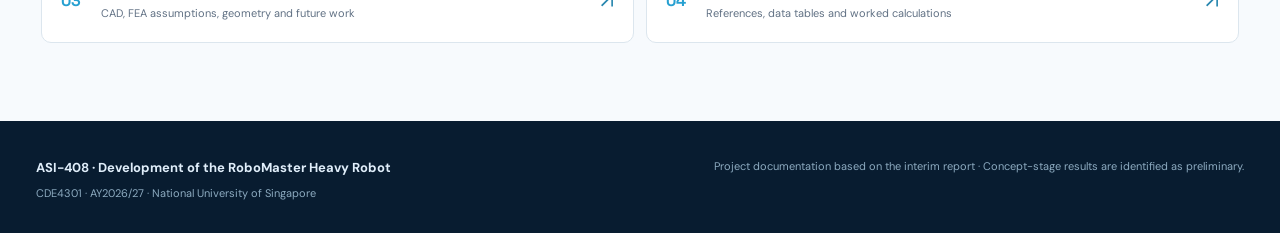
==== commit 4151aac4: "Use slide portrait in minimal author profile; add full 435-record Excel charts" ====
--- a/index.html
+++ b/index.html
@@ -9,21 +9,18 @@
 </head><body><header class="site-header"><div class="nav-inner"><a class="brand" href="index.html"><span class="brand-symbol">A</span><span class="brand-title">ASI-408 <small>CDE4301 / HEAVY ROBOT</small></span></a><button aria-controls="primary-navigation" aria-expanded="false" aria-label="Open navigation" class="menu-toggle">☰</button><nav aria-label="Main navigation" class="primary-nav" id="primary-navigation"><a class="active" href="index.html">Home</a><a class="" href="interim-report/index.html">Report</a><a class="" href="interim-report/design.html">Design</a><a class="" href="interim-report/progress.html">Semester 1</a><a class="" href="interim-report/appendices.html">References</a></nav></div></header>
 <main>
 <section class="home-hero"><div class="hero-inner"><div class="hero-copy"><div class="eyebrow"><span class="eyebrow-line"></span>NUS · CDE4301 · AY26/27</div><h1>Development of the <span>RoboMaster Heavy Robot</span></h1><p class="hero-description">Mechanical design and integration of a new competition robot combining high-ground mobility with in-match acquisition of a detachable 42 mm launcher.</p><p class="hero-caption">Cheng Yi  ·  Supervisor: Mr Nicholas Chew  ·  NUS Calibur Robotics</p><div class="hero-actions"><a class="button button-primary" href="interim-report/index.html">Read the interim report <span>↗</span></a><a class="button button-outline" href="interim-report/progress.html">Explore Semester 1 progress <span>→</span></a></div></div><figure class="hero-visual hero-model-panel" id="hero-3d-viewer">
-  <div class="hero-model-stage" id="home-model-slot" data-model-url="assets/models/ASI-408-heavy-robot.glb">
-    <img class="hero-cad-poster" alt="Preliminary CAD model of the ASI-408 RoboMaster Heavy Robot; interactive 3D viewer will appear here when the exported model is added" src="assets/report-figures/image44.webp"/>
-    <div class="hero-model-status"><span class="status-dot"></span> CAD PREVIEW · 3D MODEL SLOT</div>
-  </div>
-  <figcaption><span class="model-caption-text">Preliminary integrated CAD design · 3D model upload pending</span><span class="model-help">Provide <code>assets/models/ASI-408-heavy-robot.glb</code> to enable rotate, pan and zoom.</span></figcaption>
+<div class="hero-model-stage" data-model-url="assets/models/ASI-408-heavy-robot.glb" id="home-model-slot">
+<img alt="Preliminary CAD model of the ASI-408 RoboMaster Heavy Robot; interactive 3D viewer will appear here when the exported model is added" class="hero-cad-poster" src="assets/report-figures/image44.webp"/>
+<div class="hero-model-status"><span class="status-dot"></span> CAD PREVIEW · 3D MODEL SLOT</div>
+</div>
+<figcaption><span class="model-caption-text">Preliminary integrated CAD design · 3D model upload pending</span><span class="model-help">Provide <code>assets/models/ASI-408-heavy-robot.glb</code> to enable rotate, pan and zoom.</span></figcaption>
 </figure></div></section>
-<section class="home-section author-section" id="about-author" aria-labelledby="author-section-heading">
-  <div class="section-intro"><span class="small-kicker">PROJECT AUTHOR</span><h2 id="author-section-heading">About the designer</h2><p>Student profile and project information for the CDE4301 Innovation &amp; Design Capstone.</p></div>
-  <div class="author-card">
-    <div class="author-photo-frame"><img id="author-portrait" src="assets/profile/portrait-placeholder.svg" data-portrait-url="assets/profile/cheng-yi.jpg" alt="Portrait placeholder for Cheng Yi; add assets/profile/cheng-yi.jpg to display the student photograph" loading="lazy"/><span class="photo-note">Portrait placeholder</span></div>
-    <div class="author-bio"><div class="author-role">FINAL-YEAR MECHANICAL ENGINEERING</div><h3>Cheng Yi</h3><p class="author-summary">Mechanical design and integration of the ASI-408 RoboMaster Heavy Robot for the 2027 RoboMaster University League.</p>
-      <dl class="author-details"><div><dt>Department</dt><dd>Mechanical Engineering, National University of Singapore</dd></div><div><dt>Year</dt><dd>Year 4 · AY2026/27</dd></div><div><dt>Project code</dt><dd>ASI-408 · CDE4301</dd></div><div><dt>Supervisor</dt><dd>Mr Nicholas Chew</dd></div><div><dt>Team</dt><dd>NUS Calibur Robotics</dd></div></dl>
-      <div class="author-links"><a href="https://github.com/Mikidokido/ASI-408" target="_blank" rel="noopener noreferrer">Project repository ↗</a><a href="interim-report/index.html">Read project documentation →</a></div>
-    </div>
-  </div>
+<section aria-labelledby="author-section-heading" class="home-section author-section" id="about-author">
+<div class="author-card-simple">
+<img alt="Cheng Yi" class="author-portrait" height="184" loading="lazy" src="assets/profile/cheng-yi.jpg" width="184"/>
+<h2 id="author-section-heading">Cheng Yi</h2>
+<p>Year 4 · Mechanical Engineering</p>
+</div>
 </section>
 <section class="home-section"><div class="section-intro"><span class="small-kicker">ENGINEERING CONTEXT</span><h2>Critical competition requirements</h2><p>Four constraints drive the chassis, launcher and attachment-system design.</p></div>
 <div class="spec-grid"><article class="spec-card"><div class="spec-label">Stowed size</div><div class="spec-value">600 <small>mm</small></div><p>Maximum 600 × 600 × 600 mm envelope, excluding the modular launcher.</p></article><article class="spec-card"><div class="spec-label">Robot mass</div><div class="spec-value">36 <small>kg</small></div><p>Maximum without launcher; 41 kg with detachable launcher attached.</p></article><article class="spec-card"><div class="spec-label">Chassis power</div><div class="spec-value">50 <small>W</small></div><p>Strict locomotion power cap, motivating efficient wheel-leg mobility.</p></article><article class="spec-card"><div class="spec-label">Launcher module</div><div class="spec-value">42 <small>mm</small></div><p>Detachable projectile launcher collected and attached during the match.</p></article></div></section>
--- a/styles.css
+++ b/styles.css
@@ -64,3 +64,11 @@
 .author-details>div{border-top:1px solid #e2eaf1;padding:10px 0 0}.author-details dt{font-size:10px;font-weight:800;letter-spacing:.07em;color:#7591a4;text-transform:uppercase}.author-details dd{font-size:12px;margin:4px 0 0;color:#294c66;font-weight:700}.author-links{display:flex;flex-wrap:wrap;gap:18px;margin-top:20px}.author-links a{font-size:12px;font-weight:800}
 .data-download-panel{margin:23px 0 28px;padding:23px 25px;background:linear-gradient(115deg,#e8f6fd,#f5fafd);border:1px solid #cde3f2;border-radius:13px}.data-download-panel h3{font-size:23px;margin:7px 0 9px;color:#173f5f}.data-download-panel p{font-size:13px;line-height:1.75;color:#456377}.data-download-panel a.button{margin-top:9px}
 @media(max-width:760px){.hero-model-panel .hero-model-stage{min-height:200px}.author-card{grid-template-columns:1fr;gap:15px}.author-photo-frame{min-height:220px;max-width:300px}.author-photo-frame img{min-height:220px}.author-details{grid-template-columns:1fr}.author-section{padding-top:42px}}
+
+/* Minimal homepage student profile — actual photograph from presentation slide 2. */
+.author-section{max-width:1270px;margin:0 auto;padding:58px 36px}
+.author-card-simple{display:flex;flex-direction:column;align-items:center;justify-content:center;text-align:center;padding:36px 24px 38px;background:#0b1c31;color:#fff;border-radius:18px;border:1px solid #204764;box-shadow:0 14px 40px rgba(10,29,48,.12)}
+.author-card-simple .author-portrait{width:184px;height:184px;object-fit:cover;border-radius:50%;border:3px solid #d0edf9;box-shadow:0 9px 28px rgba(0,0,0,.2)}
+.author-card-simple h2{font-size:31px;line-height:1.2;letter-spacing:-.02em;margin:24px 0 8px;color:#f6fbff}
+.author-card-simple p{font-size:16px;line-height:1.6;color:#a8ccdd;margin:0}
+@media(max-width:760px){.author-section{padding:34px 22px}.author-card-simple{padding:29px 18px}.author-card-simple .author-portrait{width:154px;height:154px}.author-card-simple h2{font-size:27px}}
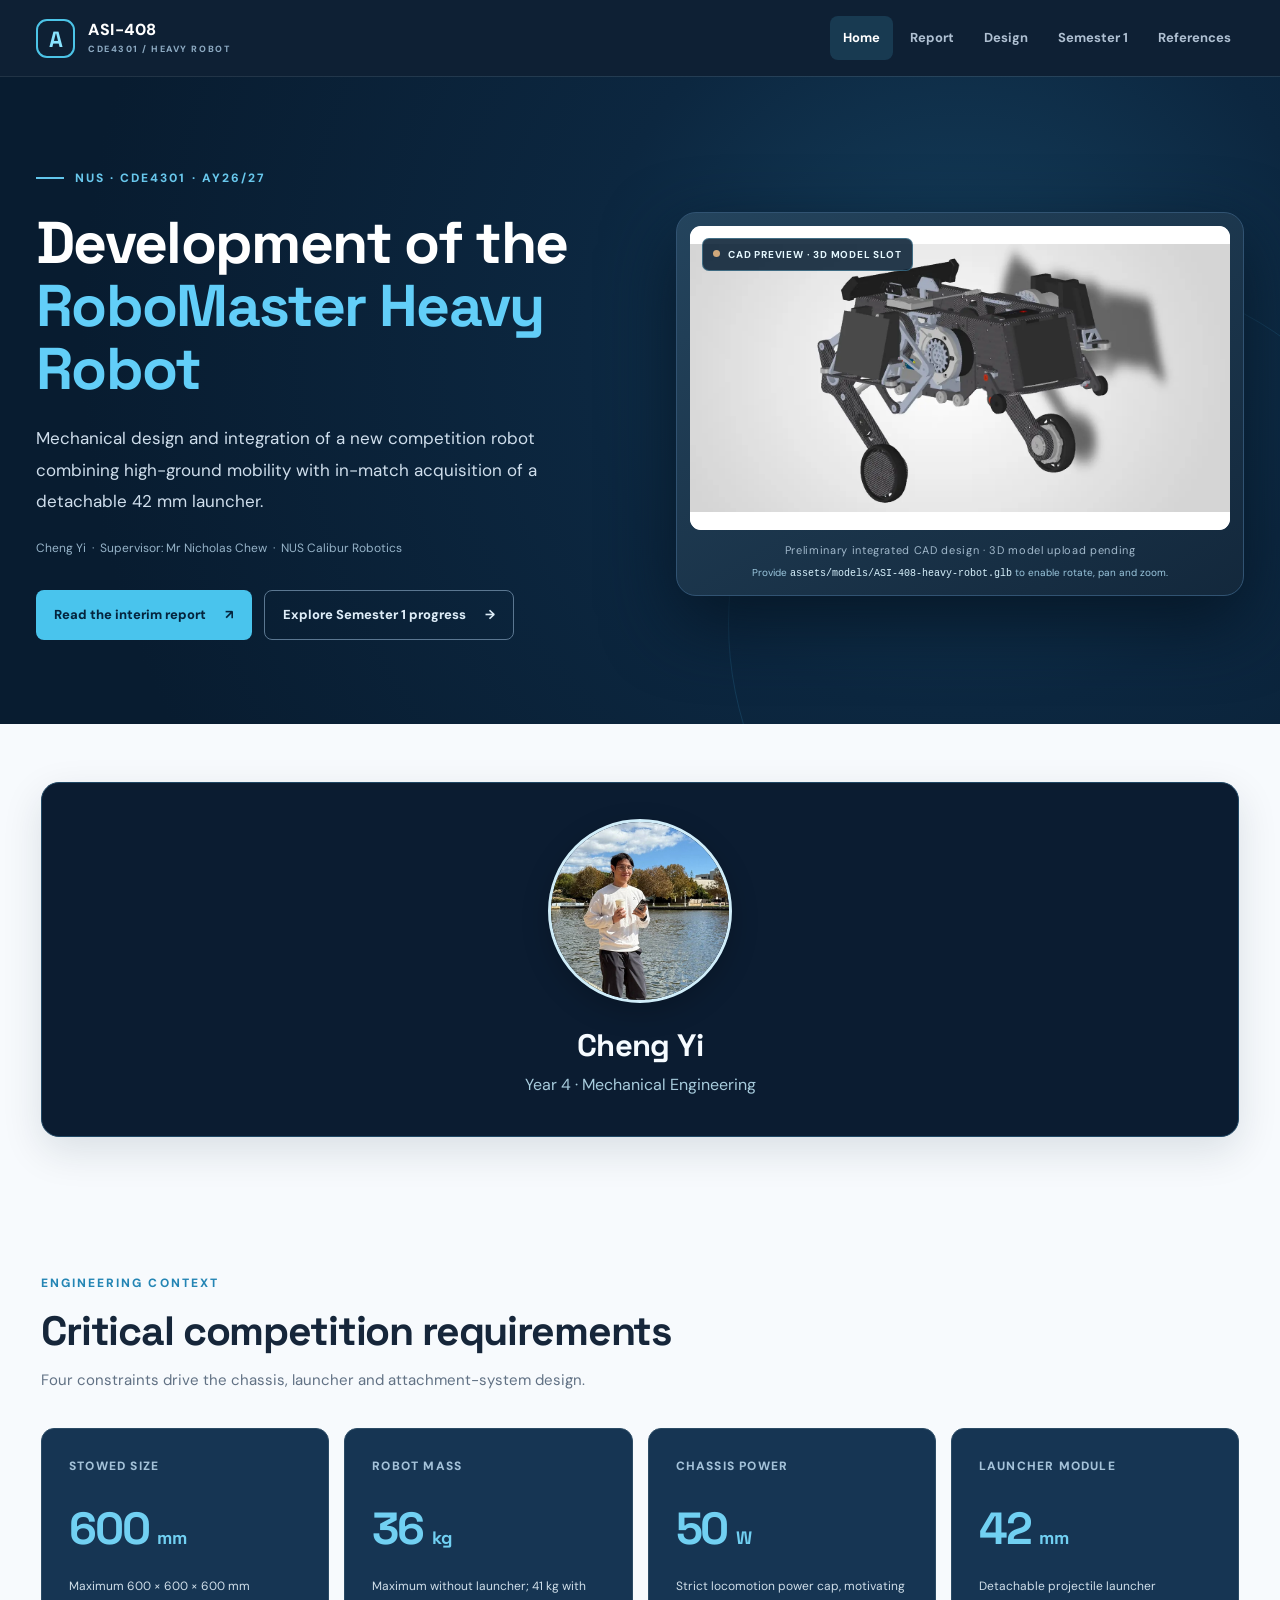
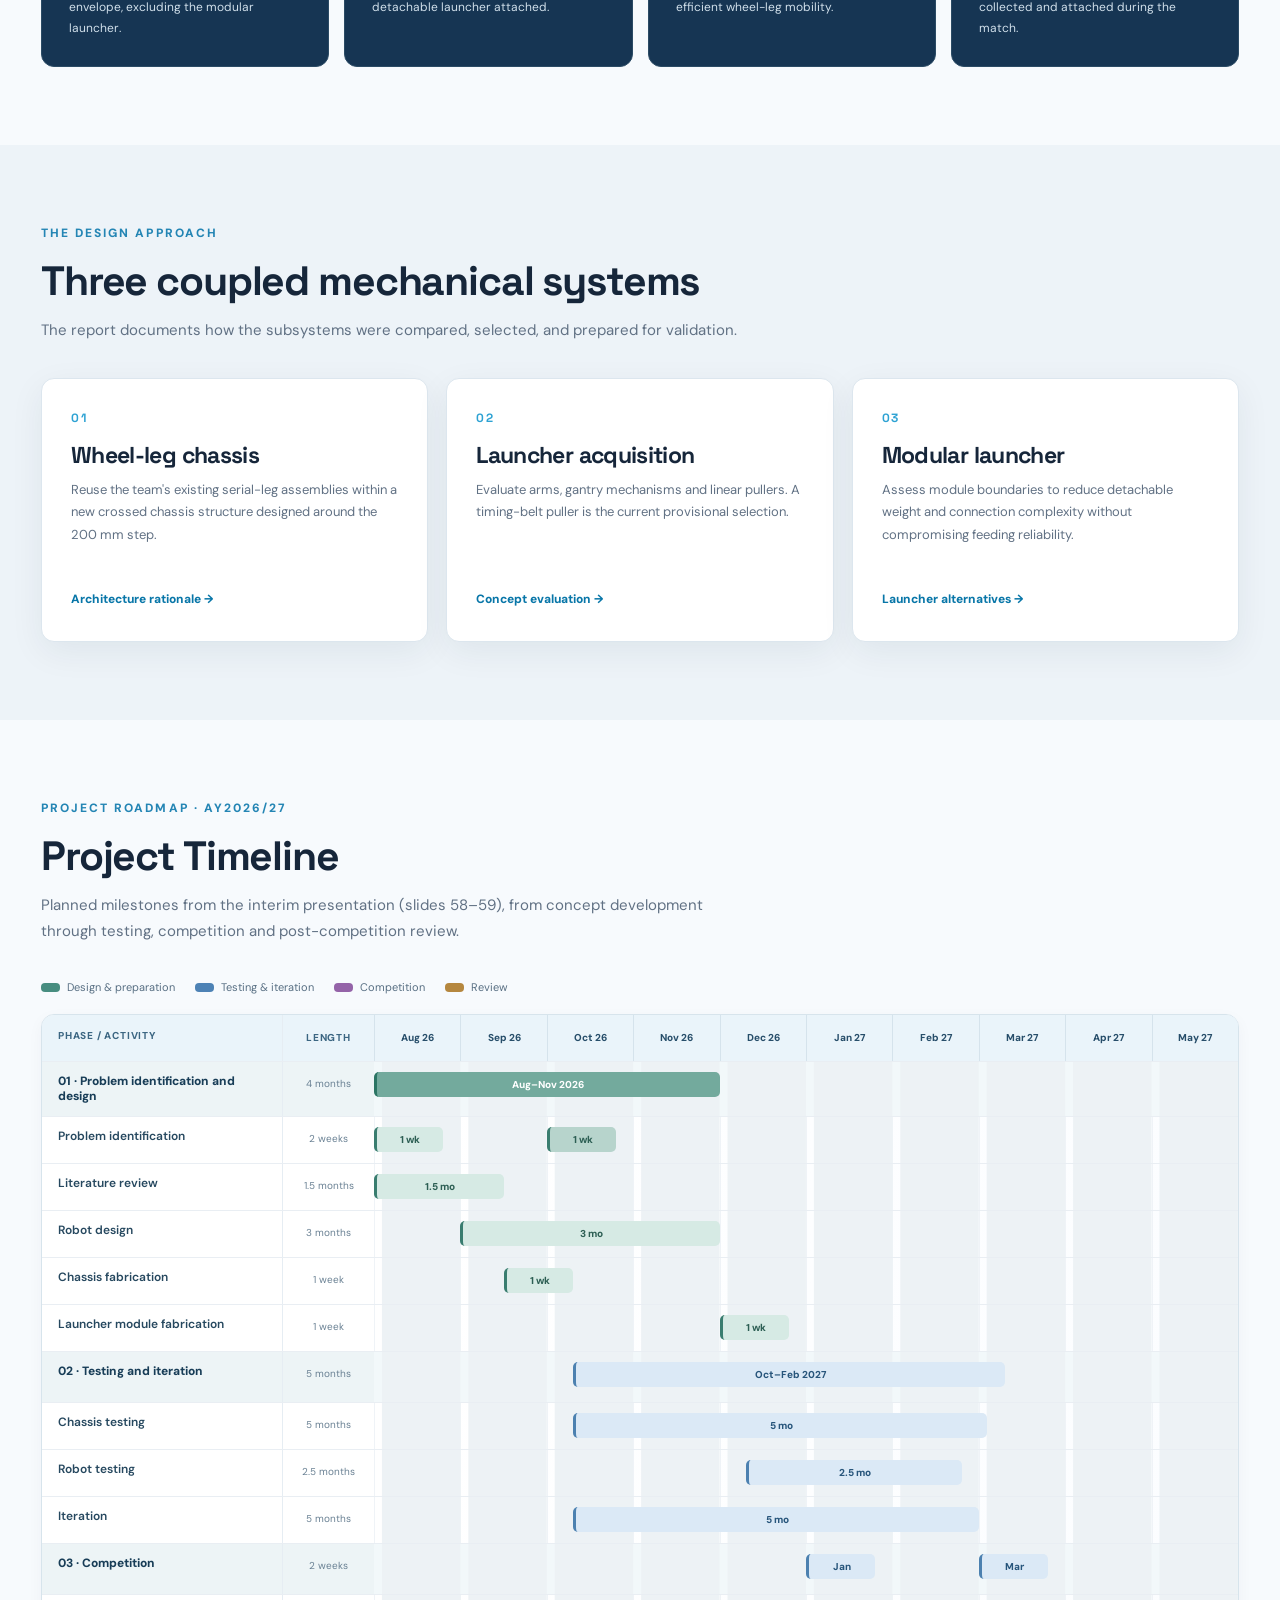
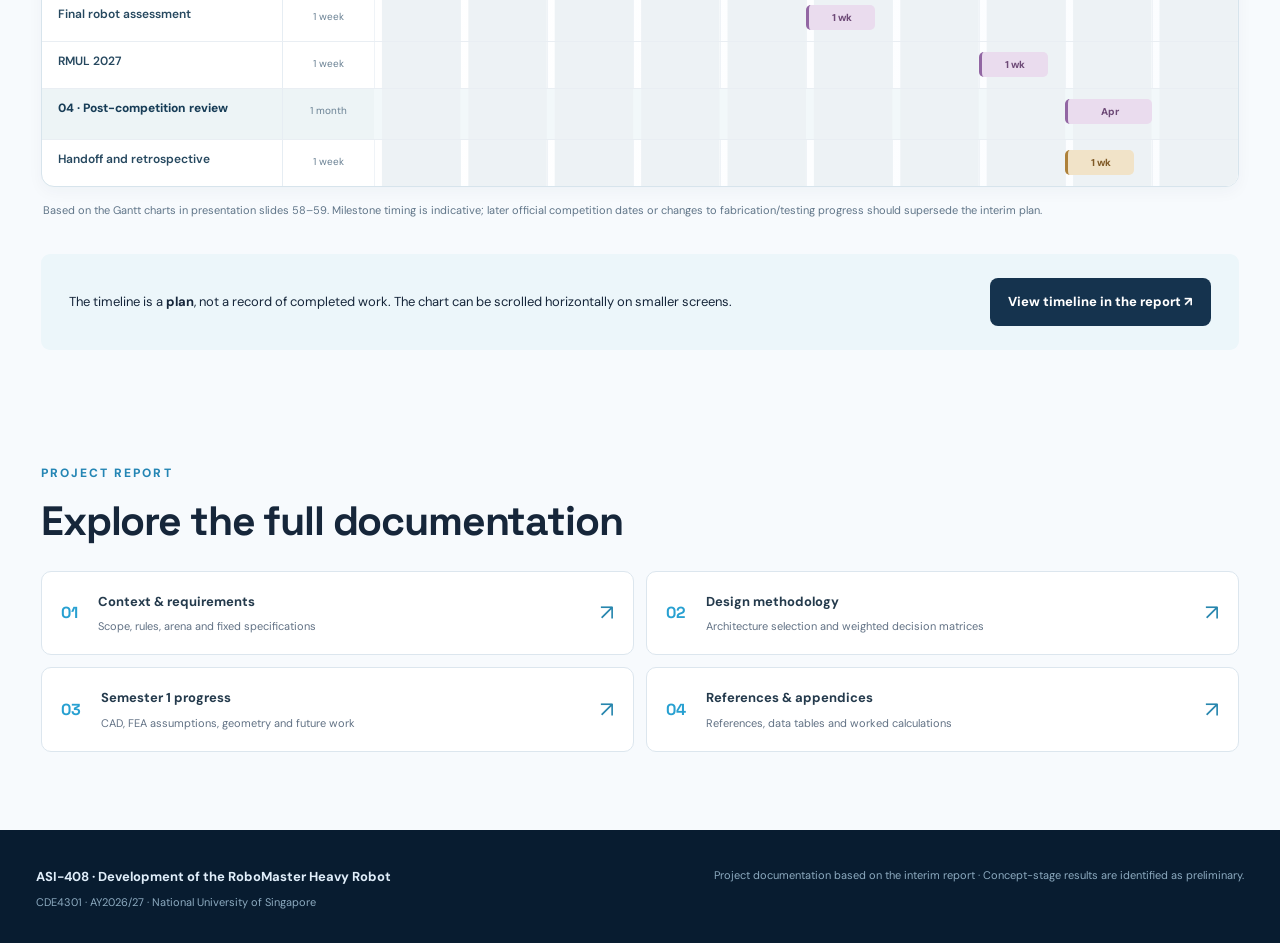
==== commit b9fefd09: "Fix homepage: replace preliminary metrics with 2026–27 project timeline from slides" ====
--- a/index.html
+++ b/index.html
@@ -25,7 +25,28 @@
 <section class="home-section"><div class="section-intro"><span class="small-kicker">ENGINEERING CONTEXT</span><h2>Critical competition requirements</h2><p>Four constraints drive the chassis, launcher and attachment-system design.</p></div>
 <div class="spec-grid"><article class="spec-card"><div class="spec-label">Stowed size</div><div class="spec-value">600 <small>mm</small></div><p>Maximum 600 × 600 × 600 mm envelope, excluding the modular launcher.</p></article><article class="spec-card"><div class="spec-label">Robot mass</div><div class="spec-value">36 <small>kg</small></div><p>Maximum without launcher; 41 kg with detachable launcher attached.</p></article><article class="spec-card"><div class="spec-label">Chassis power</div><div class="spec-value">50 <small>W</small></div><p>Strict locomotion power cap, motivating efficient wheel-leg mobility.</p></article><article class="spec-card"><div class="spec-label">Launcher module</div><div class="spec-value">42 <small>mm</small></div><p>Detachable projectile launcher collected and attached during the match.</p></article></div></section>
 <section class="home-section muted-section"><div class="section-intro"><span class="small-kicker">THE DESIGN APPROACH</span><h2>Three coupled mechanical systems</h2><p>The report documents how the subsystems were compared, selected, and prepared for validation.</p></div><div class="three-col"><article class="feature-card"><div class="feature-index">01</div><h3>Wheel-leg chassis</h3><p>Reuse the team's existing serial-leg assemblies within a new crossed chassis structure designed around the 200 mm step.</p><a href="interim-report/design.html#chassis-design">Architecture rationale →</a></article><article class="feature-card"><div class="feature-index">02</div><h3>Launcher acquisition</h3><p>Evaluate arms, gantry mechanisms and linear pullers. A timing-belt puller is the current provisional selection.</p><a href="interim-report/design.html#grabbing-mechanism-design">Concept evaluation →</a></article><article class="feature-card"><div class="feature-index">03</div><h3>Modular launcher</h3><p>Assess module boundaries to reduce detachable weight and connection complexity without compromising feeding reliability.</p><a href="interim-report/design.html#modular-42mm-launcher">Launcher alternatives →</a></article></div></section>
-<section class="home-section"><div class="section-intro"><span class="small-kicker">SEMESTER 1 OUTPUT</span><h2>Preliminary engineering evidence</h2><p>These are the analysis and CAD outcomes presented in the interim report; robot-level testing remains future work.</p></div><div class="outcome-grid"><div><span>270 mm</span><p>Nominal wheel-leg travel from CAD dimensions</p></div><div><span>≈736 N</span><p>Estimated average landing reaction under the stated assumptions</p></div><div><span>24 rounds</span><p>Preferred ammunition sizing target from historical usage</p></div><div><span>4.75/5</span><p>Preliminary weighted score of timing-belt puller concept</p></div></div><div class="readmore-row"><p>Read the complete structural assumptions, material comparisons, electrical layout and CAD integration.</p><a class="button button-dark" href="interim-report/progress.html">View engineering progress ↗</a></div></section>
+<section class="home-section home-timeline" id="project-timeline">
+<div class="section-intro">
+<span class="small-kicker">PROJECT ROADMAP · AY2026/27</span>
+<h2>Project Timeline</h2>
+<p>Planned milestones from the interim presentation (slides 58–59), from concept development through testing, competition and post-competition review.</p>
+</div>
+<div class="timeline-section home-timeline-panel">
+<div class="timeline-intro">
+<div aria-label="Timeline legend" class="timeline-legend">
+<span><i class="legend-research"></i>Design &amp; preparation</span>
+<span><i class="legend-testing"></i>Testing &amp; iteration</span>
+<span><i class="legend-competition"></i>Competition</span>
+<span><i class="legend-reflection"></i>Review</span>
+</div>
+</div><div aria-label="ASI-408 planned project schedule, August 2026 to May 2027" class="gantt-scroll" role="region" tabindex="0">
+<div class="gantt-container"><div class="gantt-row gantt-head"><div class="gantt-task">PHASE / ACTIVITY</div><div class="gantt-duration">LENGTH</div><div class="gantt-month-grid"><span>Aug 26</span><span>Sep 26</span><span>Oct 26</span><span>Nov 26</span><span>Dec 26</span><span>Jan 27</span><span>Feb 27</span><span>Mar 27</span><span>Apr 27</span><span>May 27</span></div></div><div class="gantt-row gantt-group research"><div class="gantt-task">01 · Problem identification and design</div><div class="gantt-duration">4 months</div><div class="gantt-track"><span class="gantt-bar" style="left:0%;width:40%" title="Aug–Nov 2026">Aug–Nov 2026</span></div></div><div class="gantt-row"><div class="gantt-task">Problem identification</div><div class="gantt-duration">2 weeks</div><div class="gantt-track"><span class="gantt-bar" style="left:0%;width:8%" title="1 wk">1 wk</span><span class="gantt-bar secondary" style="left:20%;width:8%" title="1 wk">1 wk</span></div></div><div class="gantt-row"><div class="gantt-task">Literature review</div><div class="gantt-duration">1.5 months</div><div class="gantt-track"><span class="gantt-bar" style="left:0%;width:15%" title="1.5 mo">1.5 mo</span></div></div><div class="gantt-row"><div class="gantt-task">Robot design</div><div class="gantt-duration">3 months</div><div class="gantt-track"><span class="gantt-bar" style="left:10%;width:30%" title="3 mo">3 mo</span></div></div><div class="gantt-row"><div class="gantt-task">Chassis fabrication</div><div class="gantt-duration">1 week</div><div class="gantt-track"><span class="gantt-bar" style="left:15%;width:8%" title="1 wk">1 wk</span></div></div><div class="gantt-row"><div class="gantt-task">Launcher module fabrication</div><div class="gantt-duration">1 week</div><div class="gantt-track"><span class="gantt-bar" style="left:40%;width:8%" title="1 wk">1 wk</span></div></div><div class="gantt-row gantt-group testing"><div class="gantt-task">02 · Testing and iteration</div><div class="gantt-duration">5 months</div><div class="gantt-track"><span class="gantt-bar" style="left:23%;width:50%" title="Oct–Feb 2027">Oct–Feb 2027</span></div></div><div class="gantt-row"><div class="gantt-task">Chassis testing</div><div class="gantt-duration">5 months</div><div class="gantt-track"><span class="gantt-bar" style="left:23%;width:48%" title="5 mo">5 mo</span></div></div><div class="gantt-row"><div class="gantt-task">Robot testing</div><div class="gantt-duration">2.5 months</div><div class="gantt-track"><span class="gantt-bar" style="left:43%;width:25%" title="2.5 mo">2.5 mo</span></div></div><div class="gantt-row"><div class="gantt-task">Iteration</div><div class="gantt-duration">5 months</div><div class="gantt-track"><span class="gantt-bar" style="left:23%;width:47%" title="5 mo">5 mo</span></div></div><div class="gantt-row gantt-group competition"><div class="gantt-task">03 · Competition</div><div class="gantt-duration">2 weeks</div><div class="gantt-track"><span class="gantt-bar" style="left:50%;width:8%" title="Jan">Jan</span><span class="gantt-bar secondary" style="left:70%;width:8%" title="Mar">Mar</span></div></div><div class="gantt-row"><div class="gantt-task">Final robot assessment</div><div class="gantt-duration">1 week</div><div class="gantt-track"><span class="gantt-bar" style="left:50%;width:8%" title="1 wk">1 wk</span></div></div><div class="gantt-row"><div class="gantt-task">RMUL 2027</div><div class="gantt-duration">1 week</div><div class="gantt-track"><span class="gantt-bar" style="left:70%;width:8%" title="1 wk">1 wk</span></div></div><div class="gantt-row gantt-group reflection"><div class="gantt-task">04 · Post-competition review</div><div class="gantt-duration">1 month</div><div class="gantt-track"><span class="gantt-bar" style="left:80%;width:10%" title="Apr">Apr</span></div></div><div class="gantt-row"><div class="gantt-task">Handoff and retrospective</div><div class="gantt-duration">1 week</div><div class="gantt-track"><span class="gantt-bar" style="left:80%;width:8%" title="1 wk">1 wk</span></div></div></div></div>
+<p class="timeline-footnote">Based on the Gantt charts in presentation slides 58–59. Milestone timing is indicative; later official competition dates or changes to fabrication/testing progress should supersede the interim plan.</p></div>
+<div class="readmore-row">
+<p>The timeline is a <strong>plan</strong>, not a record of completed work. The chart can be scrolled horizontally on smaller screens.</p>
+<a class="button button-dark" href="interim-report/progress.html#8-project-timeline">View timeline in the report ↗</a>
+</div>
+</section>
 <section class="home-section closing-section"><span class="small-kicker">PROJECT REPORT</span><h2>Explore the full documentation</h2><div class="report-links"><a href="interim-report/index.html"><span>01</span><div><strong>Context &amp; requirements</strong><small>Scope, rules, arena and fixed specifications</small></div><span>↗</span></a><a href="interim-report/design.html"><span>02</span><div><strong>Design methodology</strong><small>Architecture selection and weighted decision matrices</small></div><span>↗</span></a><a href="interim-report/progress.html"><span>03</span><div><strong>Semester 1 progress</strong><small>CAD, FEA assumptions, geometry and future work</small></div><span>↗</span></a><a href="interim-report/appendices.html"><span>04</span><div><strong>References &amp; appendices</strong><small>References, data tables and worked calculations</small></div><span>↗</span></a></div></section>
 </main><footer class="site-footer"><div class="footer-inner"><div><strong>ASI-408 · Development of the RoboMaster Heavy Robot</strong><p>CDE4301 · AY2026/27 · National University of Singapore</p></div><div><p>Project documentation based on the interim report · Concept-stage results are identified as preliminary.</p></div></div></footer><button aria-label="Back to top" class="scroll-top" title="Back to top">↑</button>
 <script defer="" src="site.js"></script></body></html>
--- a/styles.css
+++ b/styles.css
@@ -72,3 +72,44 @@
 .author-card-simple h2{font-size:31px;line-height:1.2;letter-spacing:-.02em;margin:24px 0 8px;color:#f6fbff}
 .author-card-simple p{font-size:16px;line-height:1.6;color:#a8ccdd;margin:0}
 @media(max-width:760px){.author-section{padding:34px 22px}.author-card-simple{padding:29px 18px}.author-card-simple .author-portrait{width:154px;height:154px}.author-card-simple h2{font-size:27px}}
+
+/* Presentation-sourced introduction figure and actual concept comparison. */
+.intro-concept-figure{margin:28px 0 34px;padding:0;background:#f5f9fc;border:1px solid #dce8f1;border-radius:13px;overflow:hidden}
+.intro-concept-figure .intro-concept-link{display:block;padding:10px;background:#e9f4fa}
+.intro-concept-figure img{display:block;width:100%;height:auto;border-radius:8px}
+.intro-concept-figure figcaption{padding:14px 19px 16px;color:#486074;font-size:12.5px;line-height:1.6}
+.intro-concept-figure figcaption strong{color:#133b58}
+.launcher-architecture-table .doc-table{min-width:650px;table-layout:fixed;width:100%;font-size:12px}
+.launcher-architecture-table .doc-table th{width:33.333%;font-size:12px;overflow-wrap:anywhere}
+.launcher-architecture-table .doc-table img{width:100%;max-width:270px;height:165px;object-fit:contain;margin:12px auto 0;background:white}
+.launcher-architecture-table .doc-table td{overflow-wrap:anywhere;line-height:1.6;vertical-align:top}
+.launcher-score-table{min-width:610px}
+.launcher-score-table tr.preferred-option td{background:#e2f4ec!important;color:#173f35;font-weight:750}
+.score-clarification{font-size:12px;line-height:1.75;color:#405d71;padding:13px 17px;border-left:3px solid #3bbbea;background:#eef7fc;margin:13px 0 25px}
+/* Gantt schedule, faithfully transcribed from presentation slides 58–59. */
+.timeline-section{margin:22px 0 35px}
+.timeline-intro .body-copy{margin-bottom:17px}
+.timeline-legend{display:flex;flex-wrap:wrap;gap:9px 20px;margin:0 0 17px;font-size:11px;color:#586f83}
+.timeline-legend span{display:inline-flex;align-items:center;gap:7px}
+.timeline-legend i{display:block;height:9px;width:19px;border-radius:4px;background:#478d80}
+.timeline-legend .legend-testing{background:#4d82b5}.timeline-legend .legend-competition{background:#9463a8}.timeline-legend .legend-reflection{background:#b5873f}
+.gantt-scroll{overflow-x:auto;border:1px solid #d7e4ec;background:#fff;border-radius:13px;box-shadow:0 5px 16px rgba(18,55,82,.04);scrollbar-width:thin}
+.gantt-container{min-width:930px}
+.gantt-row{display:grid;grid-template-columns:240px 92px minmax(600px,1fr);min-height:46px;align-items:stretch}
+.gantt-row+.gantt-row{border-top:1px solid #e9eef3}
+.gantt-row>div{min-width:0}
+.gantt-task{font-size:12px;font-weight:600;color:#26485f;padding:12px 10px 11px 16px;line-height:1.3}
+.gantt-duration{font-size:10px;color:#698093;padding:13px 7px 11px;white-space:nowrap;text-align:center;border-left:1px solid #e6edf3}
+.gantt-month-grid{display:grid;grid-template-columns:repeat(10,minmax(0,1fr));background:#eaf4fa}
+.gantt-month-grid span{font-size:10px;white-space:nowrap;display:grid;place-items:center;color:#274e6a;font-weight:800;border-left:1px solid #d5e3ec;padding:14px 0}
+.gantt-head{background:#eaf4fa}.gantt-head .gantt-task,.gantt-head .gantt-duration{font-size:10px;letter-spacing:.08em;font-weight:800;color:#3c6682;padding-top:14px}
+.gantt-track{position:relative;min-height:46px;background:repeating-linear-gradient(90deg,#eff3f7 0 1px,transparent 1px 10%),linear-gradient(90deg,#fff,#fbfdff)}
+.gantt-track:before{content:'';position:absolute;inset:0;background:linear-gradient(to right,transparent calc(10% - 1px),#edf2f5 calc(10% - 1px),#edf2f5 10%);background-size:10% 100%;pointer-events:none}
+.gantt-bar{position:absolute;top:10px;height:25px;display:flex;align-items:center;justify-content:center;border-radius:5px;background:#d6eae4;border-left:3px solid #397d6f;color:#2d5f54;font-size:10px;font-weight:800;z-index:1;white-space:nowrap;overflow:hidden;text-overflow:ellipsis;padding:0 3px;min-width:22px}
+.gantt-bar.secondary{background:#b7d4cc}
+.gantt-group{min-height:51px;background:#edf4f6}.gantt-group .gantt-task{font-weight:800;color:#183d57}.gantt-group .gantt-track{background:#f2f8fa}.gantt-group .gantt-bar{background:#73aa9d;border-color:#2b7564;color:#fff}
+.gantt-group.testing .gantt-bar,.gantt-group.testing~.gantt-row .gantt-bar{background:#dbe9f6;border-color:#4c81b0;color:#27557b}
+.gantt-group.competition .gantt-bar,.gantt-group.competition~.gantt-row .gantt-bar{background:#eadcee;border-color:#9266a3;color:#6e4a77}
+.gantt-group.reflection .gantt-bar,.gantt-group.reflection~.gantt-row .gantt-bar{background:#f1e3c8;border-color:#ae813a;color:#805a27}
+.timeline-footnote{font-size:11px;color:#607588;line-height:1.65;margin:14px 2px 0}
+@media(max-width:760px){.intro-concept-figure .intro-concept-link{padding:5px}.intro-concept-figure figcaption{padding:12px}.gantt-scroll{margin-right:-5px}.timeline-legend{gap:8px}}
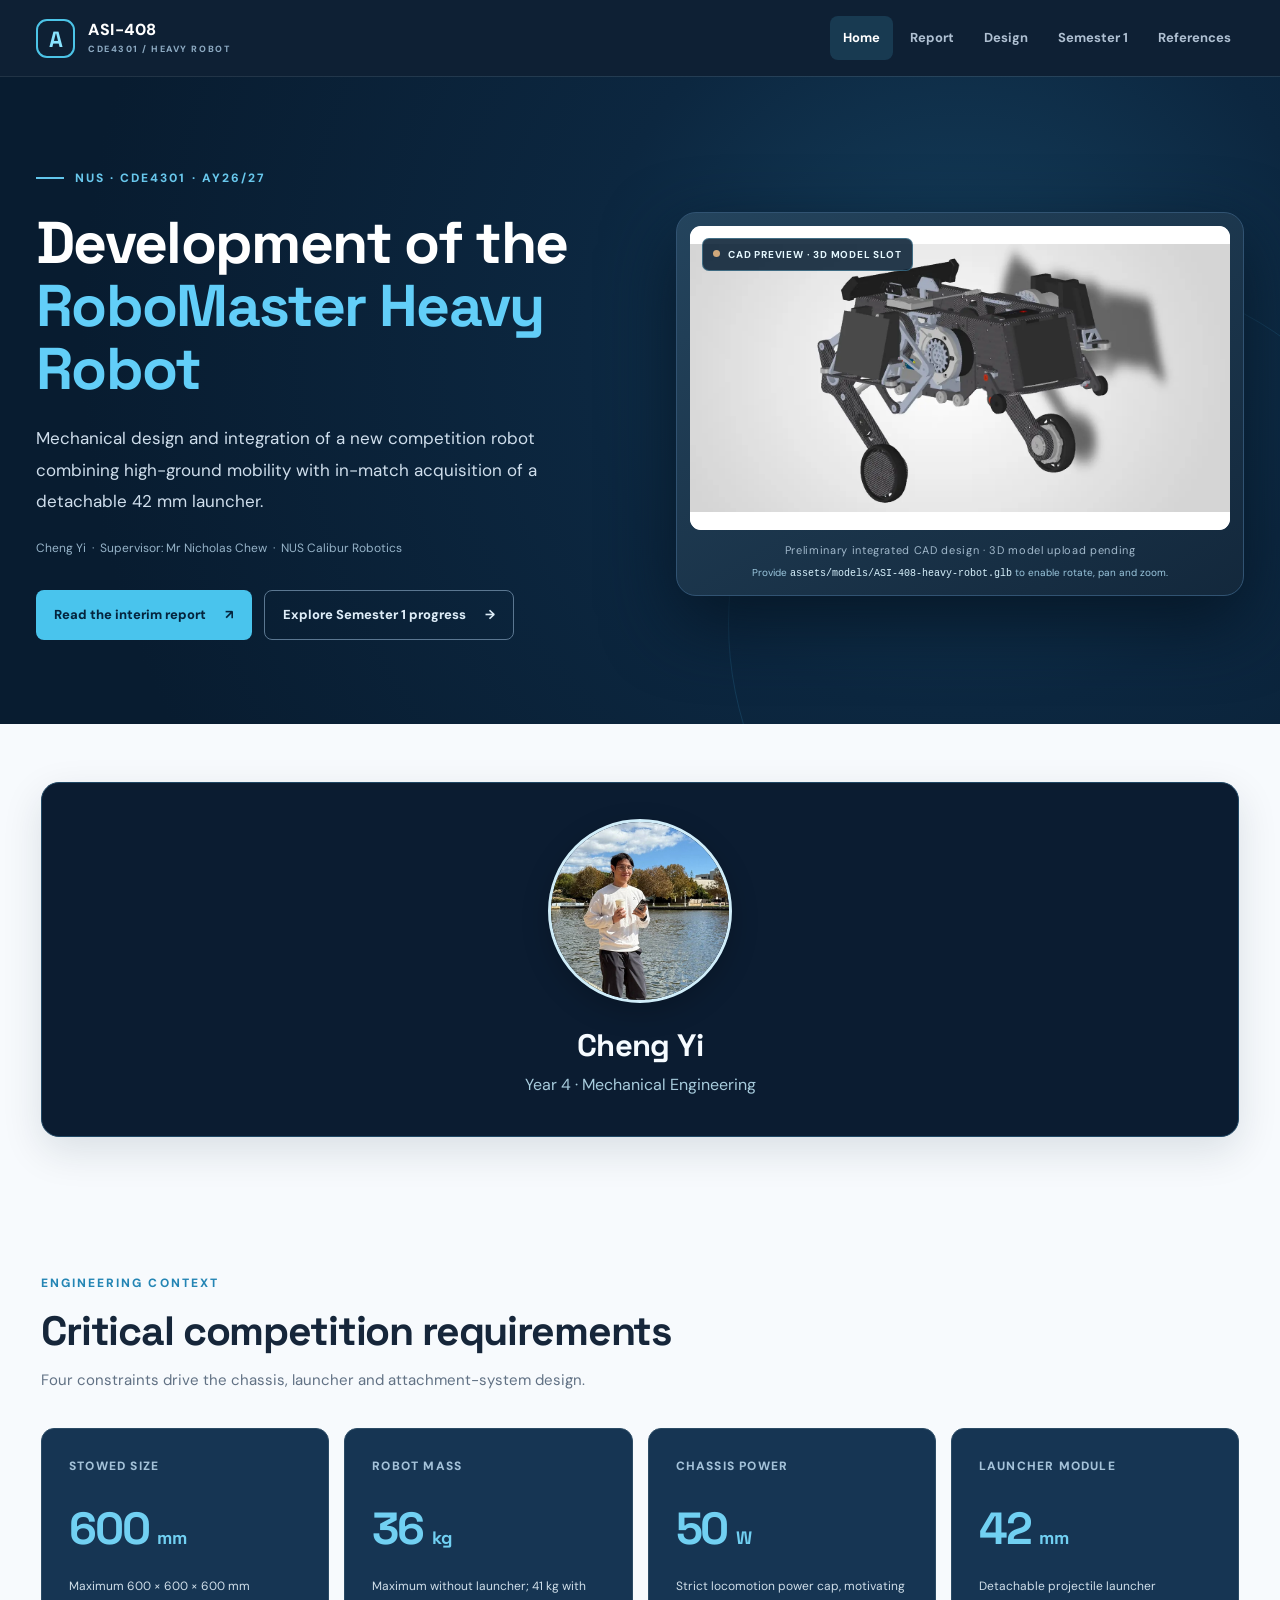
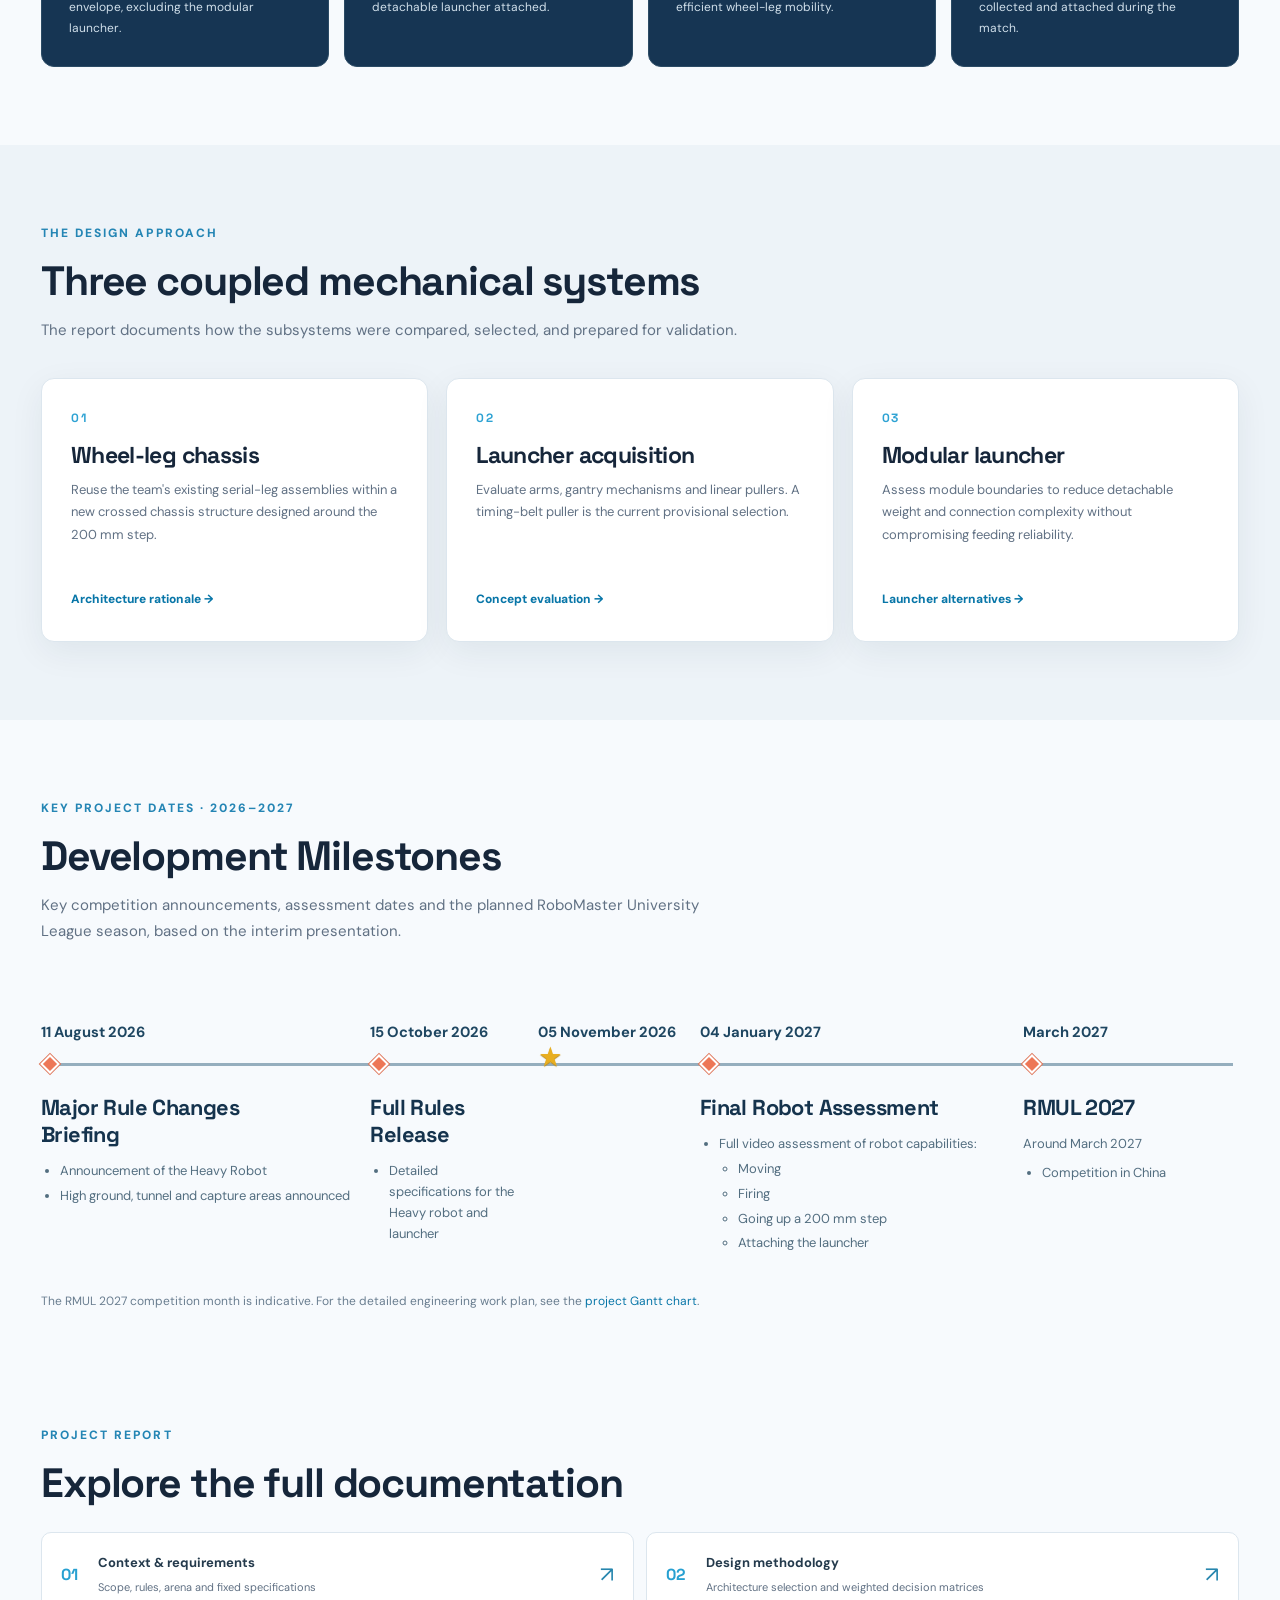
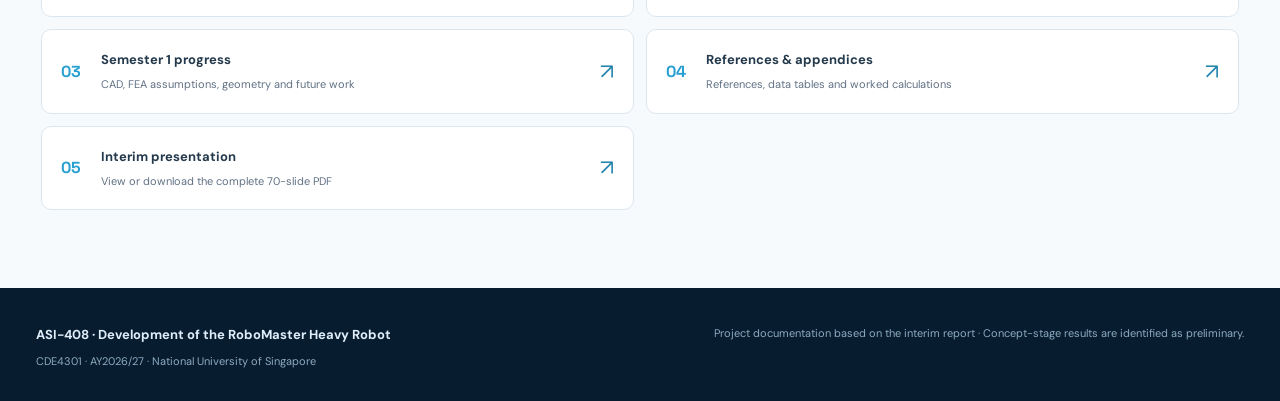
==== commit 8ee34362: "Unify report citations; exact intro figure caption; add milestones, 20s clip slot and presentation v" ====
--- a/index.html
+++ b/index.html
@@ -6,7 +6,7 @@
 <title>Project Overview · ASI-408 Heavy Robot | CDE4301</title>
 <link href="styles.css" rel="stylesheet"/>
 <link href="favicon.svg" rel="icon" type="image/svg+xml"/>
-</head><body><header class="site-header"><div class="nav-inner"><a class="brand" href="index.html"><span class="brand-symbol">A</span><span class="brand-title">ASI-408 <small>CDE4301 / HEAVY ROBOT</small></span></a><button aria-controls="primary-navigation" aria-expanded="false" aria-label="Open navigation" class="menu-toggle">☰</button><nav aria-label="Main navigation" class="primary-nav" id="primary-navigation"><a class="active" href="index.html">Home</a><a class="" href="interim-report/index.html">Report</a><a class="" href="interim-report/design.html">Design</a><a class="" href="interim-report/progress.html">Semester 1</a><a class="" href="interim-report/appendices.html">References</a></nav></div></header>
+</head><body><header class="site-header"><div class="nav-inner"><a class="brand" href="index.html"><span class="brand-symbol brand-logo-slot"><img src="assets/branding/site-logo.png" alt="" onload="this.parentElement.classList.add('has-custom-logo')" onerror="this.remove()"><span class="brand-fallback">A</span></span><span class="brand-title">ASI-408 <small>CDE4301 / HEAVY ROBOT</small></span></a><button aria-controls="primary-navigation" aria-expanded="false" aria-label="Open navigation" class="menu-toggle">☰</button><nav aria-label="Main navigation" class="primary-nav" id="primary-navigation"><a class="active" href="index.html">Home</a><a class="" href="interim-report/index.html">Report</a><a class="" href="interim-report/design.html">Design</a><a class="" href="interim-report/progress.html">Semester 1</a><a class="" href="interim-report/appendices.html">References</a></nav></div></header>
 <main>
 <section class="home-hero"><div class="hero-inner"><div class="hero-copy"><div class="eyebrow"><span class="eyebrow-line"></span>NUS · CDE4301 · AY26/27</div><h1>Development of the <span>RoboMaster Heavy Robot</span></h1><p class="hero-description">Mechanical design and integration of a new competition robot combining high-ground mobility with in-match acquisition of a detachable 42 mm launcher.</p><p class="hero-caption">Cheng Yi  ·  Supervisor: Mr Nicholas Chew  ·  NUS Calibur Robotics</p><div class="hero-actions"><a class="button button-primary" href="interim-report/index.html">Read the interim report <span>↗</span></a><a class="button button-outline" href="interim-report/progress.html">Explore Semester 1 progress <span>→</span></a></div></div><figure class="hero-visual hero-model-panel" id="hero-3d-viewer">
 <div class="hero-model-stage" data-model-url="assets/models/ASI-408-heavy-robot.glb" id="home-model-slot">
@@ -25,28 +25,18 @@
 <section class="home-section"><div class="section-intro"><span class="small-kicker">ENGINEERING CONTEXT</span><h2>Critical competition requirements</h2><p>Four constraints drive the chassis, launcher and attachment-system design.</p></div>
 <div class="spec-grid"><article class="spec-card"><div class="spec-label">Stowed size</div><div class="spec-value">600 <small>mm</small></div><p>Maximum 600 × 600 × 600 mm envelope, excluding the modular launcher.</p></article><article class="spec-card"><div class="spec-label">Robot mass</div><div class="spec-value">36 <small>kg</small></div><p>Maximum without launcher; 41 kg with detachable launcher attached.</p></article><article class="spec-card"><div class="spec-label">Chassis power</div><div class="spec-value">50 <small>W</small></div><p>Strict locomotion power cap, motivating efficient wheel-leg mobility.</p></article><article class="spec-card"><div class="spec-label">Launcher module</div><div class="spec-value">42 <small>mm</small></div><p>Detachable projectile launcher collected and attached during the match.</p></article></div></section>
 <section class="home-section muted-section"><div class="section-intro"><span class="small-kicker">THE DESIGN APPROACH</span><h2>Three coupled mechanical systems</h2><p>The report documents how the subsystems were compared, selected, and prepared for validation.</p></div><div class="three-col"><article class="feature-card"><div class="feature-index">01</div><h3>Wheel-leg chassis</h3><p>Reuse the team's existing serial-leg assemblies within a new crossed chassis structure designed around the 200 mm step.</p><a href="interim-report/design.html#chassis-design">Architecture rationale →</a></article><article class="feature-card"><div class="feature-index">02</div><h3>Launcher acquisition</h3><p>Evaluate arms, gantry mechanisms and linear pullers. A timing-belt puller is the current provisional selection.</p><a href="interim-report/design.html#grabbing-mechanism-design">Concept evaluation →</a></article><article class="feature-card"><div class="feature-index">03</div><h3>Modular launcher</h3><p>Assess module boundaries to reduce detachable weight and connection complexity without compromising feeding reliability.</p><a href="interim-report/design.html#modular-42mm-launcher">Launcher alternatives →</a></article></div></section>
-<section class="home-section home-timeline" id="project-timeline">
-<div class="section-intro">
-<span class="small-kicker">PROJECT ROADMAP · AY2026/27</span>
-<h2>Project Timeline</h2>
-<p>Planned milestones from the interim presentation (slides 58–59), from concept development through testing, competition and post-competition review.</p>
+<section class="home-section home-milestones" id="project-timeline">
+<div class="section-intro"><span class="small-kicker">KEY PROJECT DATES · 2026–2027</span><h2>Development Milestones</h2>
+<p>Key competition announcements, assessment dates and the planned RoboMaster University League season, based on the interim presentation.</p></div>
+<div class="milestones-lane" aria-label="Development milestones from August 2026 to March 2027">
+<article class="milestone"><time class="milestone-date" datetime="2026-08-11">11 August 2026</time><span class="milestone-dot" aria-hidden="true"></span><h3>Major Rule Changes Briefing</h3><ul><li>Announcement of the Heavy Robot</li><li>High ground, tunnel and capture areas announced</li></ul></article>
+<article class="milestone"><time class="milestone-date" datetime="2026-10-15">15 October 2026</time><span class="milestone-dot" aria-hidden="true"></span><h3>Full Rules Release</h3><ul><li>Detailed specifications for the Heavy robot and launcher</li></ul></article>
+<article class="milestone milestone-feature"><time class="milestone-date" datetime="2026-11-05">05 November 2026</time><span class="milestone-star" aria-label="Highlighted project checkpoint">★</span></article>
+<article class="milestone"><time class="milestone-date" datetime="2027-01-04">04 January 2027</time><span class="milestone-dot" aria-hidden="true"></span><h3>Final Robot Assessment</h3><ul><li>Full video assessment of robot capabilities:<ul><li>Moving</li><li>Firing</li><li>Going up a 200 mm step</li><li>Attaching the launcher</li></ul></li></ul></article>
+<article class="milestone"><time class="milestone-date" datetime="2027-03">March 2027</time><span class="milestone-dot" aria-hidden="true"></span><h3>RMUL 2027</h3><p>Around March 2027</p><ul><li>Competition in China</li></ul></article>
 </div>
-<div class="timeline-section home-timeline-panel">
-<div class="timeline-intro">
-<div aria-label="Timeline legend" class="timeline-legend">
-<span><i class="legend-research"></i>Design &amp; preparation</span>
-<span><i class="legend-testing"></i>Testing &amp; iteration</span>
-<span><i class="legend-competition"></i>Competition</span>
-<span><i class="legend-reflection"></i>Review</span>
-</div>
-</div><div aria-label="ASI-408 planned project schedule, August 2026 to May 2027" class="gantt-scroll" role="region" tabindex="0">
-<div class="gantt-container"><div class="gantt-row gantt-head"><div class="gantt-task">PHASE / ACTIVITY</div><div class="gantt-duration">LENGTH</div><div class="gantt-month-grid"><span>Aug 26</span><span>Sep 26</span><span>Oct 26</span><span>Nov 26</span><span>Dec 26</span><span>Jan 27</span><span>Feb 27</span><span>Mar 27</span><span>Apr 27</span><span>May 27</span></div></div><div class="gantt-row gantt-group research"><div class="gantt-task">01 · Problem identification and design</div><div class="gantt-duration">4 months</div><div class="gantt-track"><span class="gantt-bar" style="left:0%;width:40%" title="Aug–Nov 2026">Aug–Nov 2026</span></div></div><div class="gantt-row"><div class="gantt-task">Problem identification</div><div class="gantt-duration">2 weeks</div><div class="gantt-track"><span class="gantt-bar" style="left:0%;width:8%" title="1 wk">1 wk</span><span class="gantt-bar secondary" style="left:20%;width:8%" title="1 wk">1 wk</span></div></div><div class="gantt-row"><div class="gantt-task">Literature review</div><div class="gantt-duration">1.5 months</div><div class="gantt-track"><span class="gantt-bar" style="left:0%;width:15%" title="1.5 mo">1.5 mo</span></div></div><div class="gantt-row"><div class="gantt-task">Robot design</div><div class="gantt-duration">3 months</div><div class="gantt-track"><span class="gantt-bar" style="left:10%;width:30%" title="3 mo">3 mo</span></div></div><div class="gantt-row"><div class="gantt-task">Chassis fabrication</div><div class="gantt-duration">1 week</div><div class="gantt-track"><span class="gantt-bar" style="left:15%;width:8%" title="1 wk">1 wk</span></div></div><div class="gantt-row"><div class="gantt-task">Launcher module fabrication</div><div class="gantt-duration">1 week</div><div class="gantt-track"><span class="gantt-bar" style="left:40%;width:8%" title="1 wk">1 wk</span></div></div><div class="gantt-row gantt-group testing"><div class="gantt-task">02 · Testing and iteration</div><div class="gantt-duration">5 months</div><div class="gantt-track"><span class="gantt-bar" style="left:23%;width:50%" title="Oct–Feb 2027">Oct–Feb 2027</span></div></div><div class="gantt-row"><div class="gantt-task">Chassis testing</div><div class="gantt-duration">5 months</div><div class="gantt-track"><span class="gantt-bar" style="left:23%;width:48%" title="5 mo">5 mo</span></div></div><div class="gantt-row"><div class="gantt-task">Robot testing</div><div class="gantt-duration">2.5 months</div><div class="gantt-track"><span class="gantt-bar" style="left:43%;width:25%" title="2.5 mo">2.5 mo</span></div></div><div class="gantt-row"><div class="gantt-task">Iteration</div><div class="gantt-duration">5 months</div><div class="gantt-track"><span class="gantt-bar" style="left:23%;width:47%" title="5 mo">5 mo</span></div></div><div class="gantt-row gantt-group competition"><div class="gantt-task">03 · Competition</div><div class="gantt-duration">2 weeks</div><div class="gantt-track"><span class="gantt-bar" style="left:50%;width:8%" title="Jan">Jan</span><span class="gantt-bar secondary" style="left:70%;width:8%" title="Mar">Mar</span></div></div><div class="gantt-row"><div class="gantt-task">Final robot assessment</div><div class="gantt-duration">1 week</div><div class="gantt-track"><span class="gantt-bar" style="left:50%;width:8%" title="1 wk">1 wk</span></div></div><div class="gantt-row"><div class="gantt-task">RMUL 2027</div><div class="gantt-duration">1 week</div><div class="gantt-track"><span class="gantt-bar" style="left:70%;width:8%" title="1 wk">1 wk</span></div></div><div class="gantt-row gantt-group reflection"><div class="gantt-task">04 · Post-competition review</div><div class="gantt-duration">1 month</div><div class="gantt-track"><span class="gantt-bar" style="left:80%;width:10%" title="Apr">Apr</span></div></div><div class="gantt-row"><div class="gantt-task">Handoff and retrospective</div><div class="gantt-duration">1 week</div><div class="gantt-track"><span class="gantt-bar" style="left:80%;width:8%" title="1 wk">1 wk</span></div></div></div></div>
-<p class="timeline-footnote">Based on the Gantt charts in presentation slides 58–59. Milestone timing is indicative; later official competition dates or changes to fabrication/testing progress should supersede the interim plan.</p></div>
-<div class="readmore-row">
-<p>The timeline is a <strong>plan</strong>, not a record of completed work. The chart can be scrolled horizontally on smaller screens.</p>
-<a class="button button-dark" href="interim-report/progress.html#8-project-timeline">View timeline in the report ↗</a>
-</div>
+<p class="milestones-footnote">The RMUL 2027 competition month is indicative. For the detailed engineering work plan, see the <a href="interim-report/progress.html#8-project-timeline">project Gantt chart</a>.</p>
 </section>
-<section class="home-section closing-section"><span class="small-kicker">PROJECT REPORT</span><h2>Explore the full documentation</h2><div class="report-links"><a href="interim-report/index.html"><span>01</span><div><strong>Context &amp; requirements</strong><small>Scope, rules, arena and fixed specifications</small></div><span>↗</span></a><a href="interim-report/design.html"><span>02</span><div><strong>Design methodology</strong><small>Architecture selection and weighted decision matrices</small></div><span>↗</span></a><a href="interim-report/progress.html"><span>03</span><div><strong>Semester 1 progress</strong><small>CAD, FEA assumptions, geometry and future work</small></div><span>↗</span></a><a href="interim-report/appendices.html"><span>04</span><div><strong>References &amp; appendices</strong><small>References, data tables and worked calculations</small></div><span>↗</span></a></div></section>
+<section class="home-section closing-section"><span class="small-kicker">PROJECT REPORT</span><h2>Explore the full documentation</h2><div class="report-links"><a href="interim-report/index.html"><span>01</span><div><strong>Context &amp; requirements</strong><small>Scope, rules, arena and fixed specifications</small></div><span>↗</span></a><a href="interim-report/design.html"><span>02</span><div><strong>Design methodology</strong><small>Architecture selection and weighted decision matrices</small></div><span>↗</span></a><a href="interim-report/progress.html"><span>03</span><div><strong>Semester 1 progress</strong><small>CAD, FEA assumptions, geometry and future work</small></div><span>↗</span></a><a href="interim-report/appendices.html"><span>04</span><div><strong>References &amp; appendices</strong><small>References, data tables and worked calculations</small></div><span>↗</span></a><a href="interim-report/appendices.html#interim-presentation-pdf"><span>05</span><div><strong>Interim presentation</strong><small>View or download the complete 70-slide PDF</small></div><span>↗</span></a></div></section>
 </main><footer class="site-footer"><div class="footer-inner"><div><strong>ASI-408 · Development of the RoboMaster Heavy Robot</strong><p>CDE4301 · AY2026/27 · National University of Singapore</p></div><div><p>Project documentation based on the interim report · Concept-stage results are identified as preliminary.</p></div></div></footer><button aria-label="Back to top" class="scroll-top" title="Back to top">↑</button>
 <script defer="" src="site.js"></script></body></html>
--- a/styles.css
+++ b/styles.css
@@ -65,7 +65,7 @@
 .data-download-panel{margin:23px 0 28px;padding:23px 25px;background:linear-gradient(115deg,#e8f6fd,#f5fafd);border:1px solid #cde3f2;border-radius:13px}.data-download-panel h3{font-size:23px;margin:7px 0 9px;color:#173f5f}.data-download-panel p{font-size:13px;line-height:1.75;color:#456377}.data-download-panel a.button{margin-top:9px}
 @media(max-width:760px){.hero-model-panel .hero-model-stage{min-height:200px}.author-card{grid-template-columns:1fr;gap:15px}.author-photo-frame{min-height:220px;max-width:300px}.author-photo-frame img{min-height:220px}.author-details{grid-template-columns:1fr}.author-section{padding-top:42px}}
 
-/* Minimal homepage student profile — actual photograph from presentation slide 2. */
+/* Minimal homepage student profile. */
 .author-section{max-width:1270px;margin:0 auto;padding:58px 36px}
 .author-card-simple{display:flex;flex-direction:column;align-items:center;justify-content:center;text-align:center;padding:36px 24px 38px;background:#0b1c31;color:#fff;border-radius:18px;border:1px solid #204764;box-shadow:0 14px 40px rgba(10,29,48,.12)}
 .author-card-simple .author-portrait{width:184px;height:184px;object-fit:cover;border-radius:50%;border:3px solid #d0edf9;box-shadow:0 9px 28px rgba(0,0,0,.2)}
@@ -86,7 +86,7 @@
 .launcher-score-table{min-width:610px}
 .launcher-score-table tr.preferred-option td{background:#e2f4ec!important;color:#173f35;font-weight:750}
 .score-clarification{font-size:12px;line-height:1.75;color:#405d71;padding:13px 17px;border-left:3px solid #3bbbea;background:#eef7fc;margin:13px 0 25px}
-/* Gantt schedule, faithfully transcribed from presentation slides 58–59. */
+/* Engineering schedule. */
 .timeline-section{margin:22px 0 35px}
 .timeline-intro .body-copy{margin-bottom:17px}
 .timeline-legend{display:flex;flex-wrap:wrap;gap:9px 20px;margin:0 0 17px;font-size:11px;color:#586f83}
@@ -113,3 +113,30 @@
 .gantt-group.reflection .gantt-bar,.gantt-group.reflection~.gantt-row .gantt-bar{background:#f1e3c8;border-color:#ae813a;color:#805a27}
 .timeline-footnote{font-size:11px;color:#607588;line-height:1.65;margin:14px 2px 0}
 @media(max-width:760px){.intro-concept-figure .intro-concept-link{padding:5px}.intro-concept-figure figcaption{padding:12px}.gantt-scroll{margin-right:-5px}.timeline-legend{gap:8px}}
+
+/* ASI-408 homepage: dated milestones from presentation slide (not the report Gantt). */
+.home-milestones .section-intro{margin-bottom:12px}
+.milestones-lane{display:grid;grid-template-columns:27.5% 14% 13.5% 27% 18%;position:relative;align-items:start;padding:22px 0 3px}
+.milestones-lane:before{content:"";height:3px;position:absolute;top:104px;left:7px;right:6px;background:#95aebe}
+.milestone{min-width:0;position:relative;padding-right:17px}
+.milestone-date{display:flex;align-items:flex-end;min-height:76px;padding-bottom:12px;font-weight:700;color:#1e4661;font-size:clamp(12px,1.15vw,16px);white-space:nowrap}
+.milestone-dot{display:block;width:14px;height:14px;margin:0 0 23px 2px;transform:rotate(45deg);background:#ed7757;border:2px solid #fff;position:relative;z-index:2;box-shadow:0 0 0 1px #dc775b}
+.milestone-star{display:block;position:relative;z-index:2;font-size:27px;line-height:14px;height:14px;color:#e8ae20;margin:-7px 0 23px 0;text-shadow:0 1px 1px #b88b23}
+.milestone h3{font-size:clamp(16px,1.7vw,23px);color:#15334d;margin:0 0 13px;max-width:270px;line-height:1.25}
+.milestone p,.milestone ul{font-size:13px;color:#536e80;line-height:1.6;margin:0 0 8px;padding:0}
+.milestone ul{padding-left:19px}.milestone ul ul{margin-top:4px}.milestone li{margin:4px 0}
+.milestones-footnote{font-size:12px;color:#6a7e90;margin:26px 0 0}
+@media(max-width:980px){.milestones-lane{grid-template-columns:1fr;padding:5px 0 5px 22px;margin-top:20px}.milestones-lane:before{width:3px;height:auto;left:8px;top:3px;bottom:16px;right:auto}.milestone{padding:0 0 20px 18px;min-height:98px}.milestone-date{min-height:0;height:auto;padding:0 0 6px;font-size:15px}.milestone-dot{position:absolute;left:-20px;top:5px;margin:0}.milestone-star{position:absolute;left:-23px;top:2px;margin:0}.milestone h3{font-size:20px;margin-bottom:7px}.milestone-feature{min-height:58px}.milestone ul{font-size:13px}}
+/* Small, user-supplied MP4 replaces the previous full-size external match embed. */
+.short-clip-section{max-width:700px}
+.short-clip-slot{width:min(100%,520px);aspect-ratio:16/9;position:relative;background:#10263b;border:1px solid #b3cfe0;border-radius:11px;overflow:hidden}
+.short-clip-slot img{display:block;width:100%;height:100%;object-fit:cover;filter:brightness(.55)}
+.short-clip-overlay{position:absolute;inset:0;display:flex;flex-direction:column;justify-content:center;align-items:center;text-align:center;padding:22px;gap:8px;color:#fff}
+.short-clip-overlay strong{font-size:17px}.short-clip-overlay small{font-size:12px;color:#ddedf8}
+.short-clip-icon{width:56px;height:56px;border:1px solid #ffffff77;background:#2b9cc7bc;display:grid;place-items:center;border-radius:50%;font-size:23px;padding-left:3px}
+.short-clip-note{font-size:12px!important;color:#45687f!important;margin-top:12px!important}
+.short-clip-note code{font-size:11px;overflow-wrap:anywhere}
+
+.presentation-support{margin:45px 0 0;padding:30px;background:#edf6fb;border:1px solid #d4e5ef;border-radius:13px}.presentation-support h2{font-size:27px;color:#183b57;margin:0 0 12px}.presentation-support p{font-size:13px;color:#47647b;line-height:1.7}.presentation-actions{display:flex;gap:12px;flex-wrap:wrap;margin:22px 0 10px}.presentation-actions .button{cursor:pointer}.presentation-download{color:#173b58;border-color:#9db7ca}.presentation-download:hover{color:#0d3f64;background:#e0f3fd}.presentation-preview{margin-top:16px;display:block;width:100%;height:min(75vh,680px);border:1px solid #ccdae4;border-radius:10px;background:white}.presentation-preview[hidden]{display:none}.presentation-note{font-size:11px!important;color:#688196!important;margin-top:12px}.presentation-status{font-size:11px!important;color:#657b8d!important}
+.brand-logo-slot img{display:none}.brand-logo-slot.has-custom-logo{width:auto;min-width:39px;height:42px;border:0;display:flex;padding:0}.brand-logo-slot.has-custom-logo img{display:block;width:auto;max-width:136px;height:42px;object-fit:contain}.brand-logo-slot.has-custom-logo .brand-fallback{display:none}
+@media(max-width:760px){.presentation-preview{height:420px}.presentation-support{padding:20px}.presentation-actions{flex-direction:column}.presentation-actions button{width:100%}}
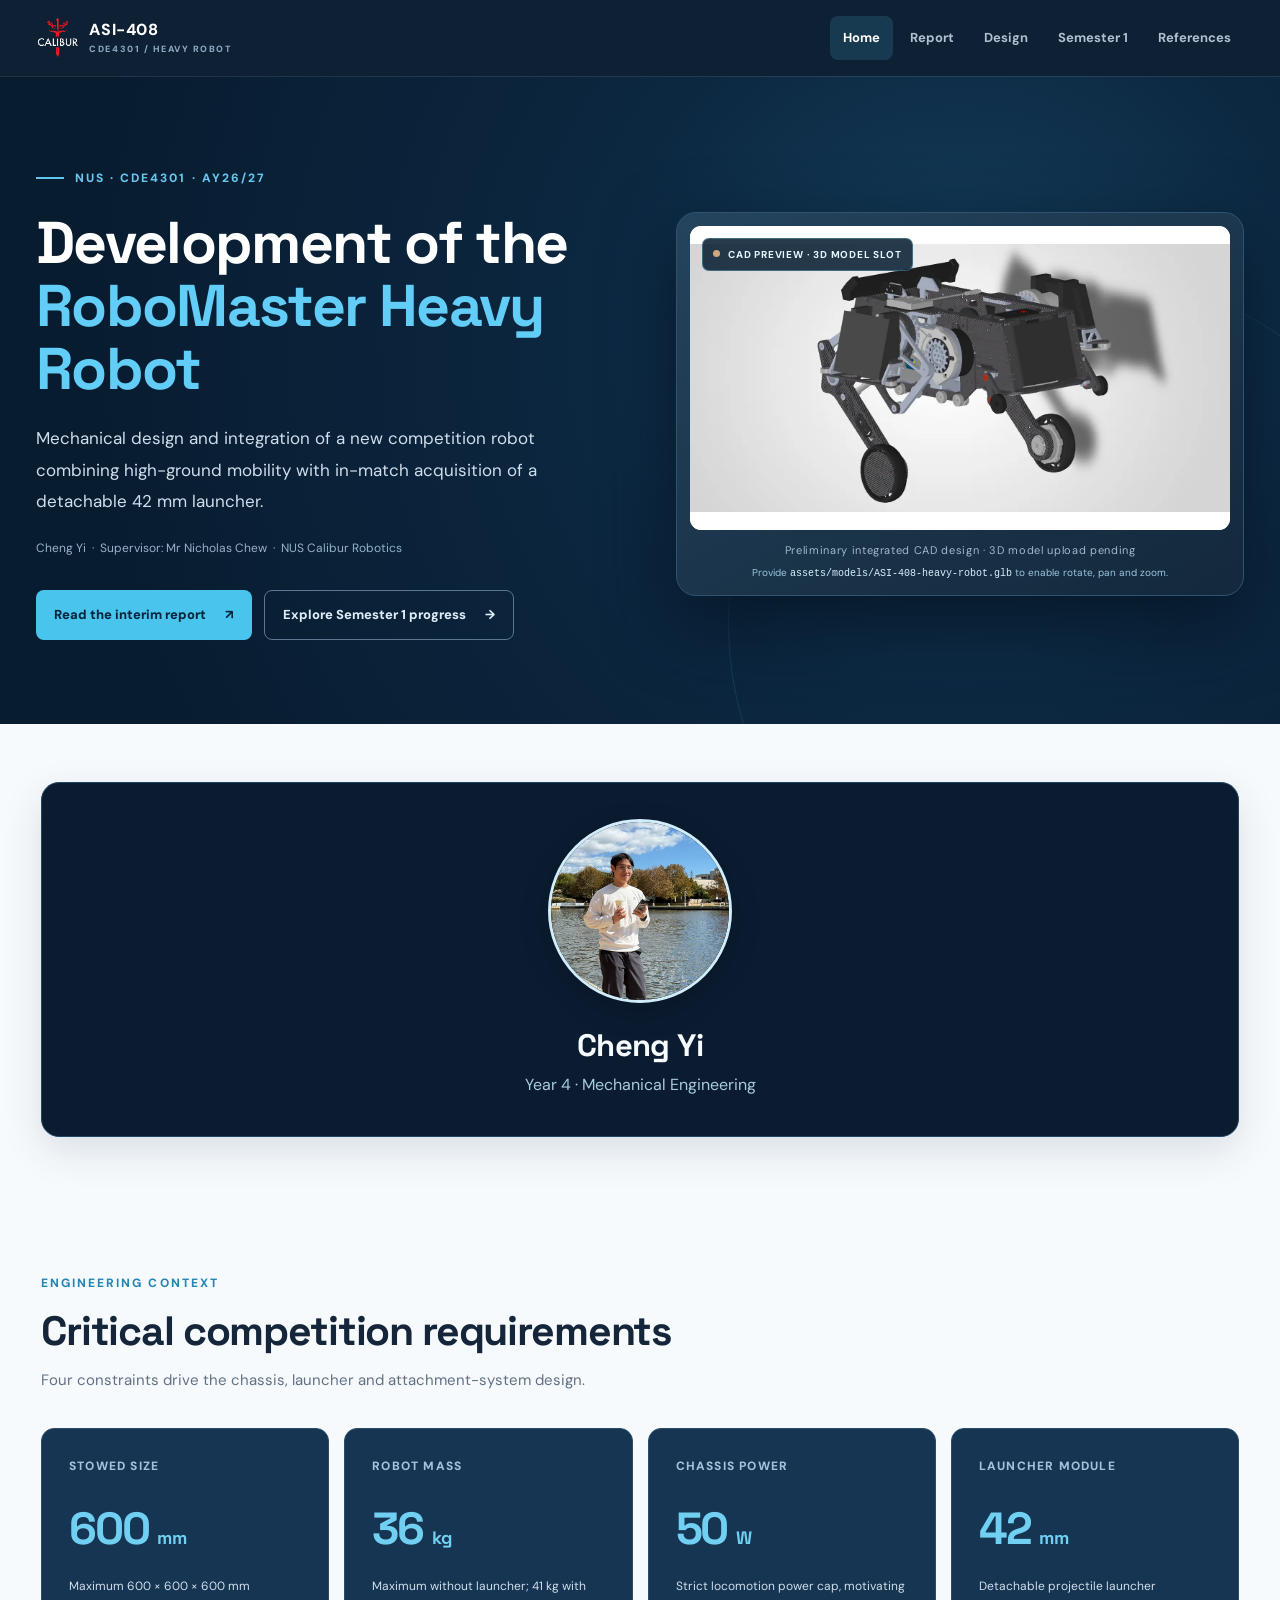
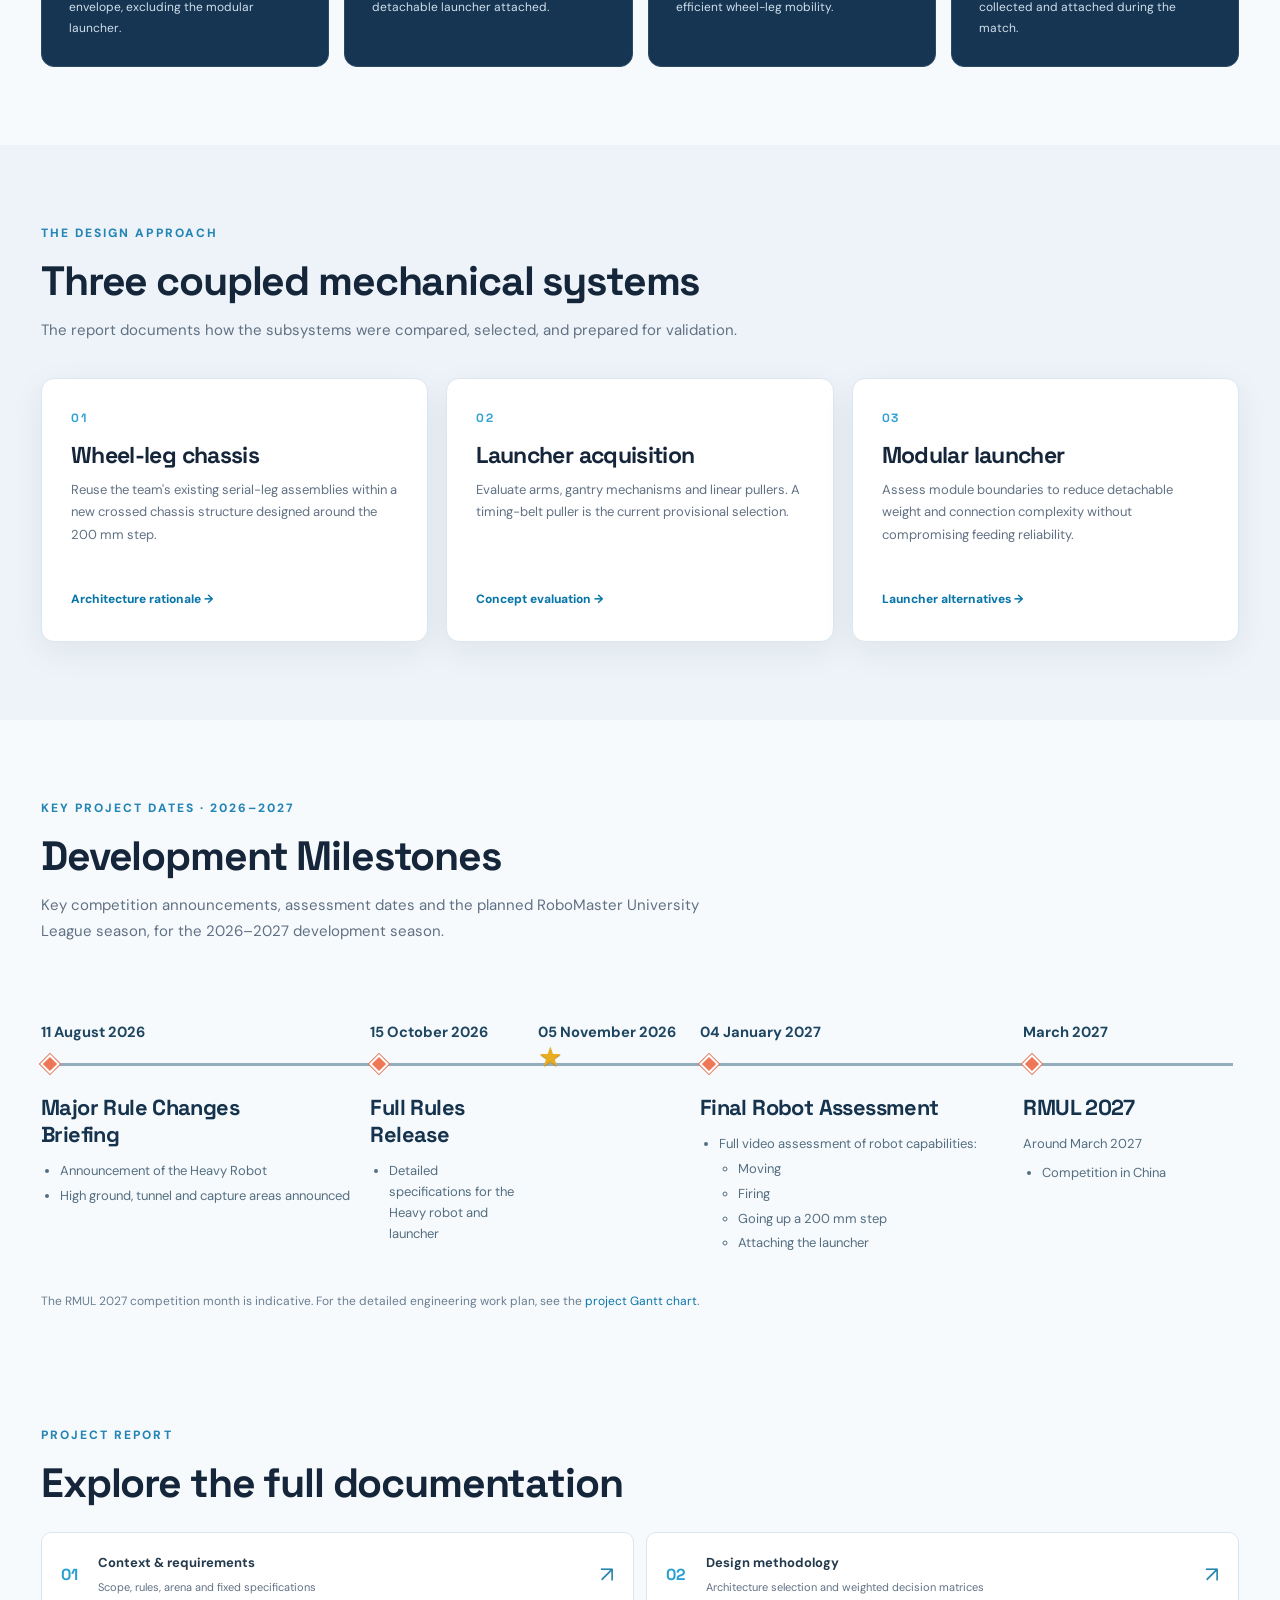
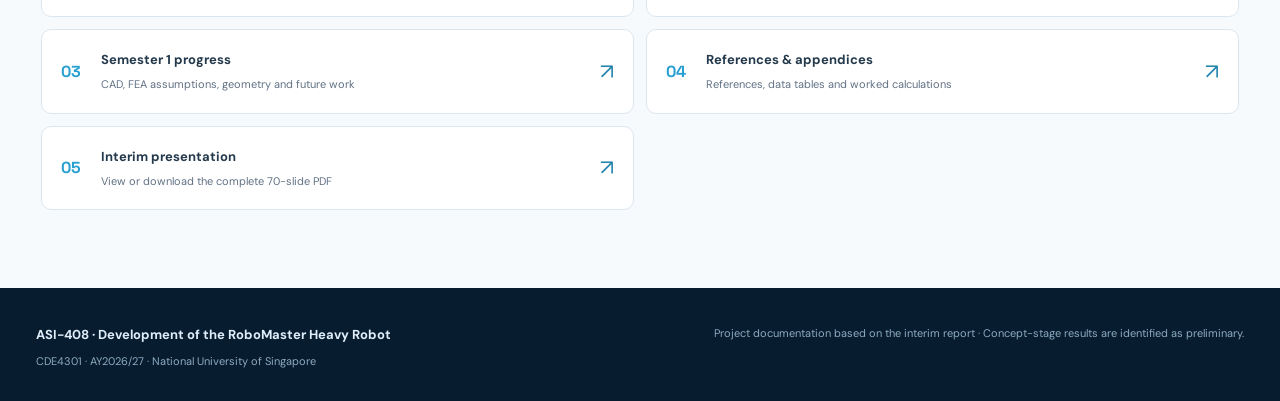
==== commit 590472ba: "Use Calibur navigation logo and remove remaining presentation-derived phrasing" ====
--- a/index.html
+++ b/index.html
@@ -27,7 +27,7 @@
 <section class="home-section muted-section"><div class="section-intro"><span class="small-kicker">THE DESIGN APPROACH</span><h2>Three coupled mechanical systems</h2><p>The report documents how the subsystems were compared, selected, and prepared for validation.</p></div><div class="three-col"><article class="feature-card"><div class="feature-index">01</div><h3>Wheel-leg chassis</h3><p>Reuse the team's existing serial-leg assemblies within a new crossed chassis structure designed around the 200 mm step.</p><a href="interim-report/design.html#chassis-design">Architecture rationale →</a></article><article class="feature-card"><div class="feature-index">02</div><h3>Launcher acquisition</h3><p>Evaluate arms, gantry mechanisms and linear pullers. A timing-belt puller is the current provisional selection.</p><a href="interim-report/design.html#grabbing-mechanism-design">Concept evaluation →</a></article><article class="feature-card"><div class="feature-index">03</div><h3>Modular launcher</h3><p>Assess module boundaries to reduce detachable weight and connection complexity without compromising feeding reliability.</p><a href="interim-report/design.html#modular-42mm-launcher">Launcher alternatives →</a></article></div></section>
 <section class="home-section home-milestones" id="project-timeline">
 <div class="section-intro"><span class="small-kicker">KEY PROJECT DATES · 2026–2027</span><h2>Development Milestones</h2>
-<p>Key competition announcements, assessment dates and the planned RoboMaster University League season, based on the interim presentation.</p></div>
+<p>Key competition announcements, assessment dates and the planned RoboMaster University League season, for the 2026–2027 development season.</p></div>
 <div class="milestones-lane" aria-label="Development milestones from August 2026 to March 2027">
 <article class="milestone"><time class="milestone-date" datetime="2026-08-11">11 August 2026</time><span class="milestone-dot" aria-hidden="true"></span><h3>Major Rule Changes Briefing</h3><ul><li>Announcement of the Heavy Robot</li><li>High ground, tunnel and capture areas announced</li></ul></article>
 <article class="milestone"><time class="milestone-date" datetime="2026-10-15">15 October 2026</time><span class="milestone-dot" aria-hidden="true"></span><h3>Full Rules Release</h3><ul><li>Detailed specifications for the Heavy robot and launcher</li></ul></article>
--- a/styles.css
+++ b/styles.css
@@ -140,3 +140,9 @@
 .presentation-support{margin:45px 0 0;padding:30px;background:#edf6fb;border:1px solid #d4e5ef;border-radius:13px}.presentation-support h2{font-size:27px;color:#183b57;margin:0 0 12px}.presentation-support p{font-size:13px;color:#47647b;line-height:1.7}.presentation-actions{display:flex;gap:12px;flex-wrap:wrap;margin:22px 0 10px}.presentation-actions .button{cursor:pointer}.presentation-download{color:#173b58;border-color:#9db7ca}.presentation-download:hover{color:#0d3f64;background:#e0f3fd}.presentation-preview{margin-top:16px;display:block;width:100%;height:min(75vh,680px);border:1px solid #ccdae4;border-radius:10px;background:white}.presentation-preview[hidden]{display:none}.presentation-note{font-size:11px!important;color:#688196!important;margin-top:12px}.presentation-status{font-size:11px!important;color:#657b8d!important}
 .brand-logo-slot img{display:none}.brand-logo-slot.has-custom-logo{width:auto;min-width:39px;height:42px;border:0;display:flex;padding:0}.brand-logo-slot.has-custom-logo img{display:block;width:auto;max-width:136px;height:42px;object-fit:contain}.brand-logo-slot.has-custom-logo .brand-fallback{display:none}
 @media(max-width:760px){.presentation-preview{height:420px}.presentation-support{padding:20px}.presentation-actions{flex-direction:column}.presentation-actions button{width:100%}}
+
+/* Calibur Robotics replaces the original 'A' navigation icon. */
+.site-header .brand-logo{display:block;width:58px;height:58px;object-fit:contain;flex:none;filter:drop-shadow(0 2px 3px #0003)}
+.site-header .brand{gap:9px}
+.intro-concept-figure .figure-label{font-size:12.5px;color:#305c77;font-weight:800;margin-right:3px}
+@media(max-width:760px){.site-header .brand-logo{width:47px;height:47px}.site-header .brand{gap:6px}}
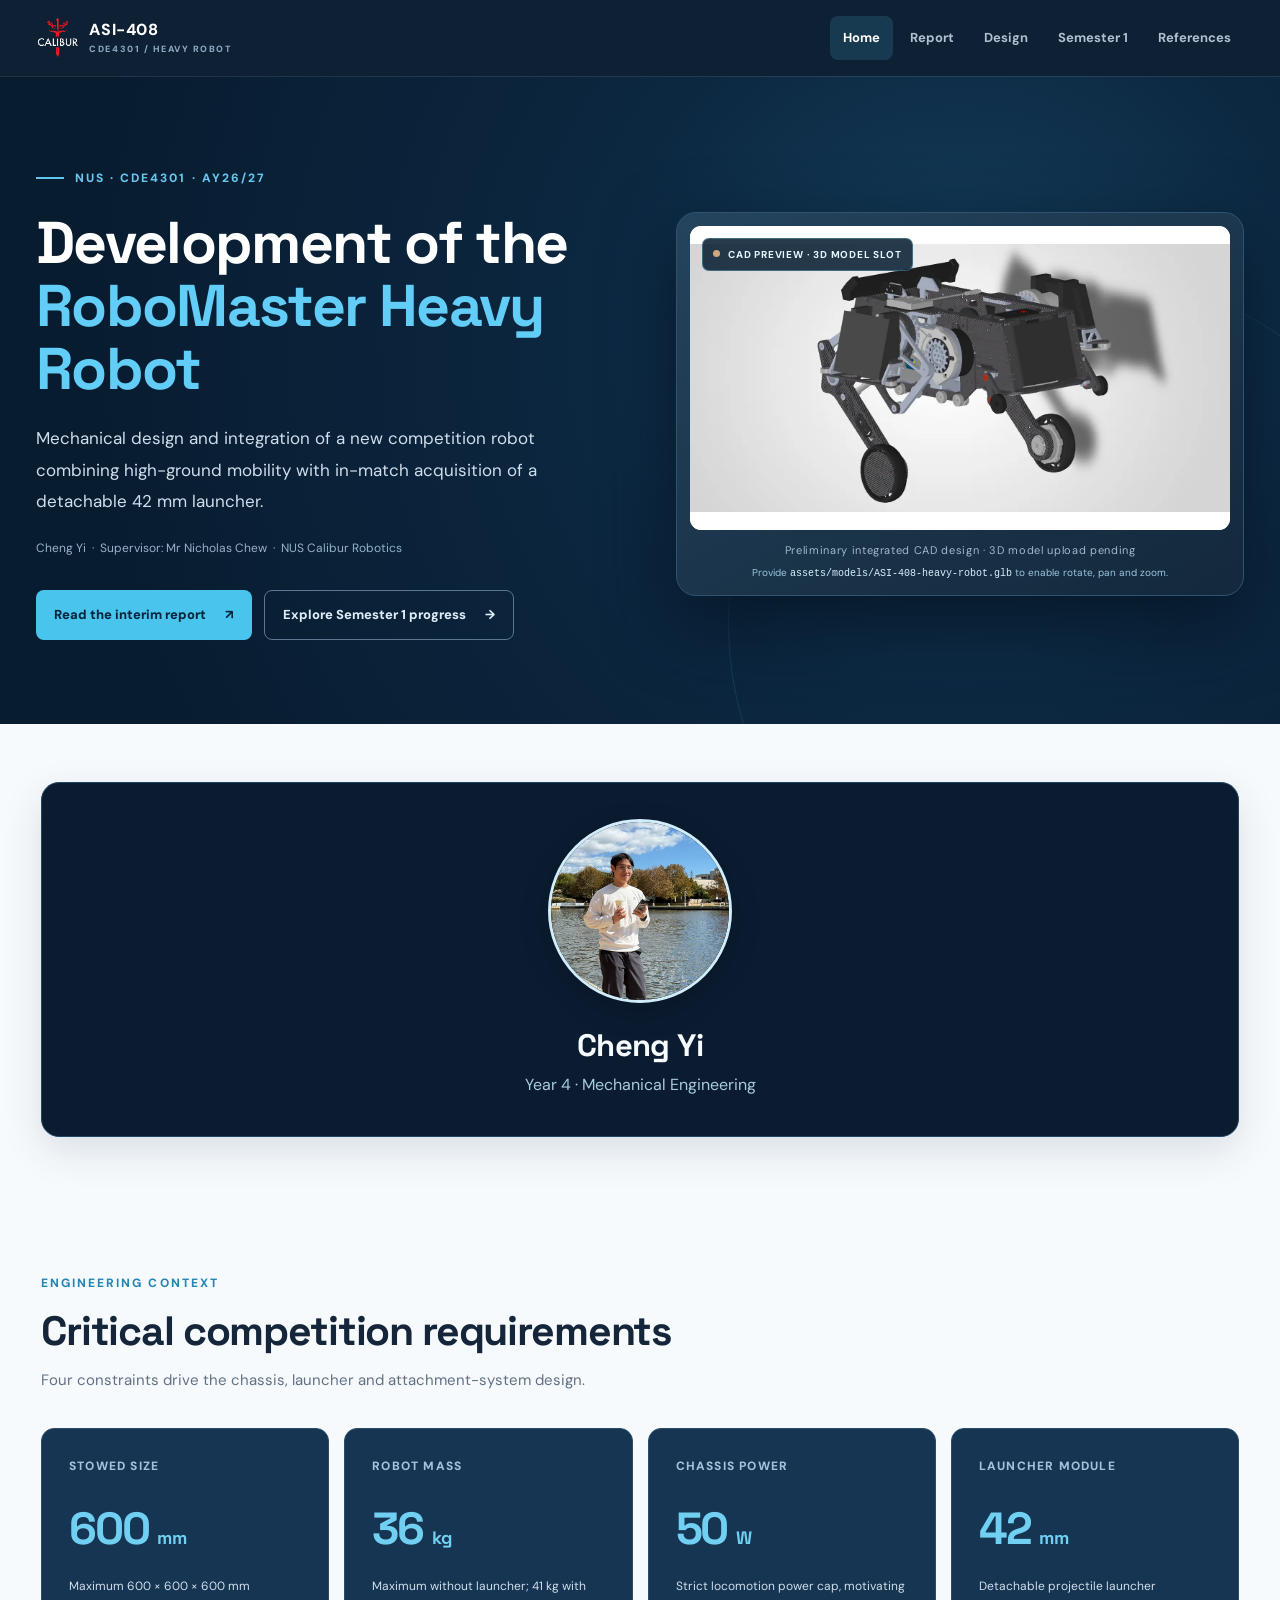
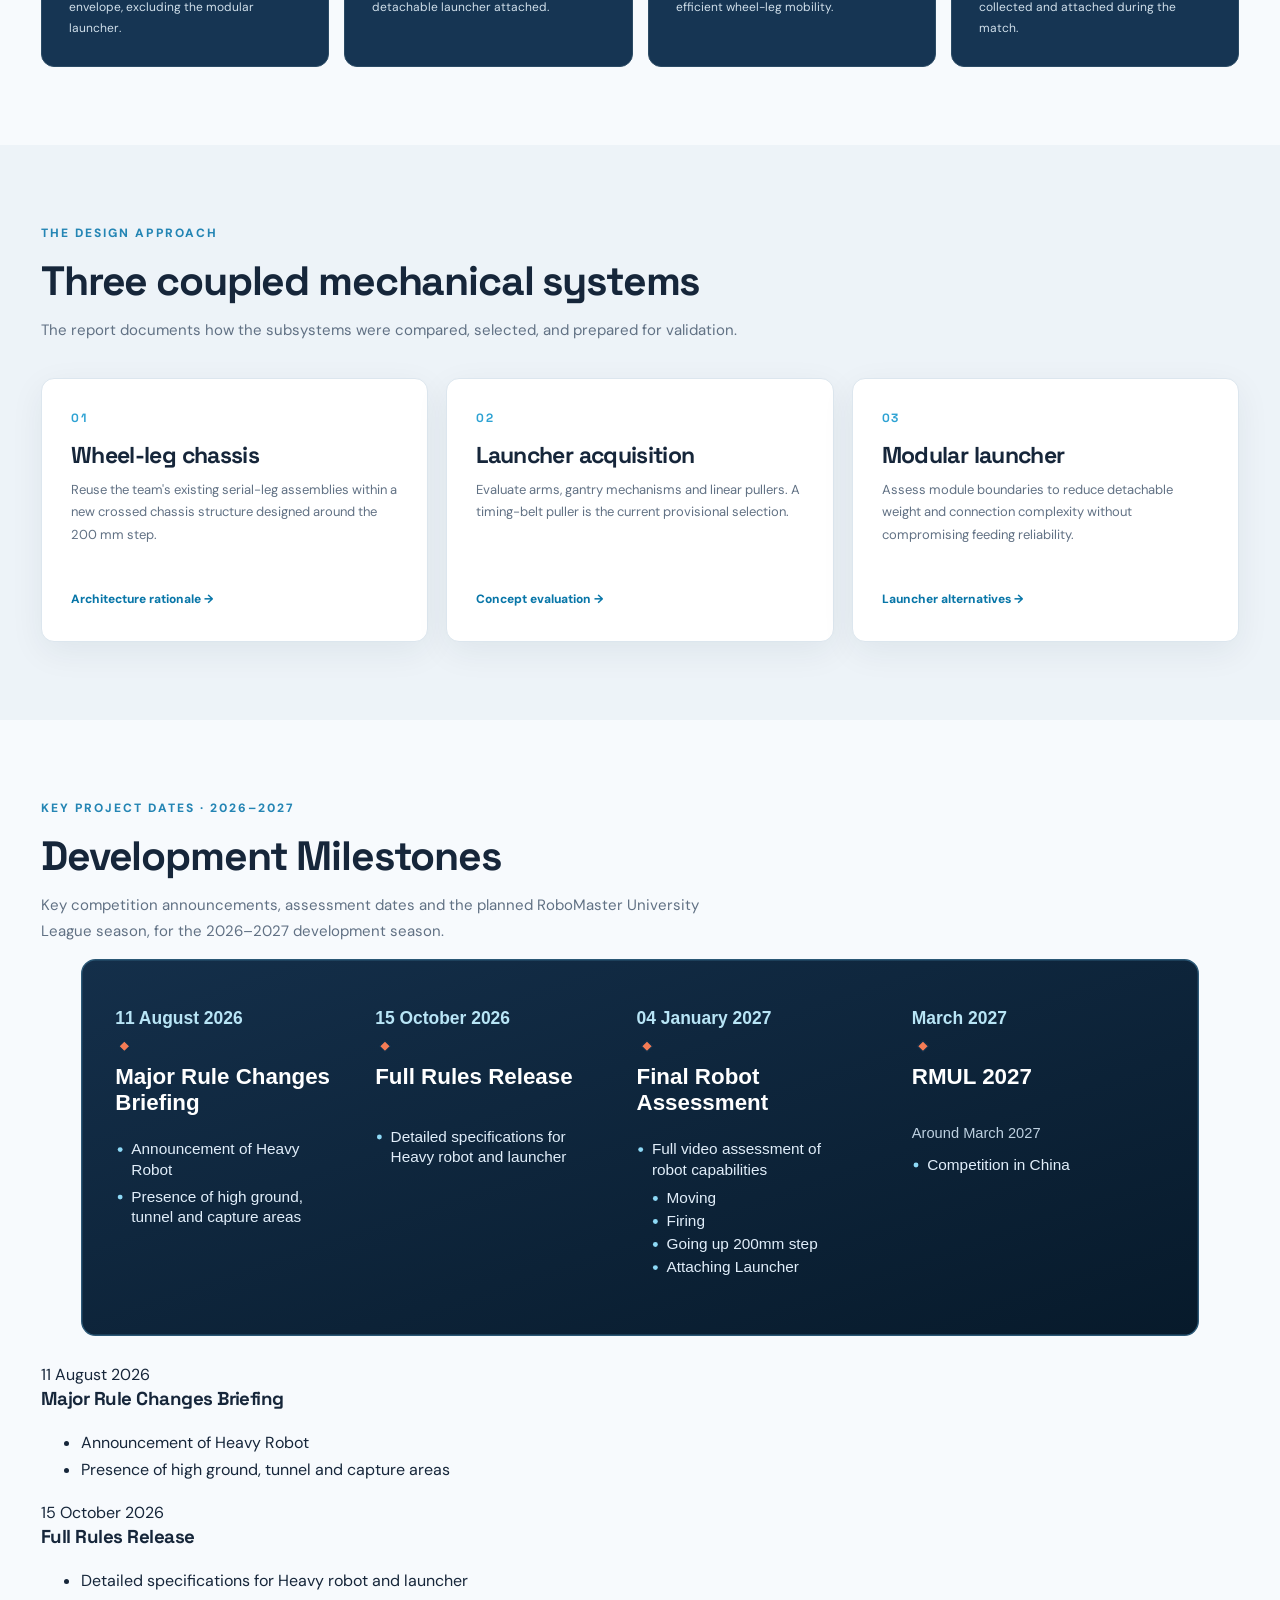
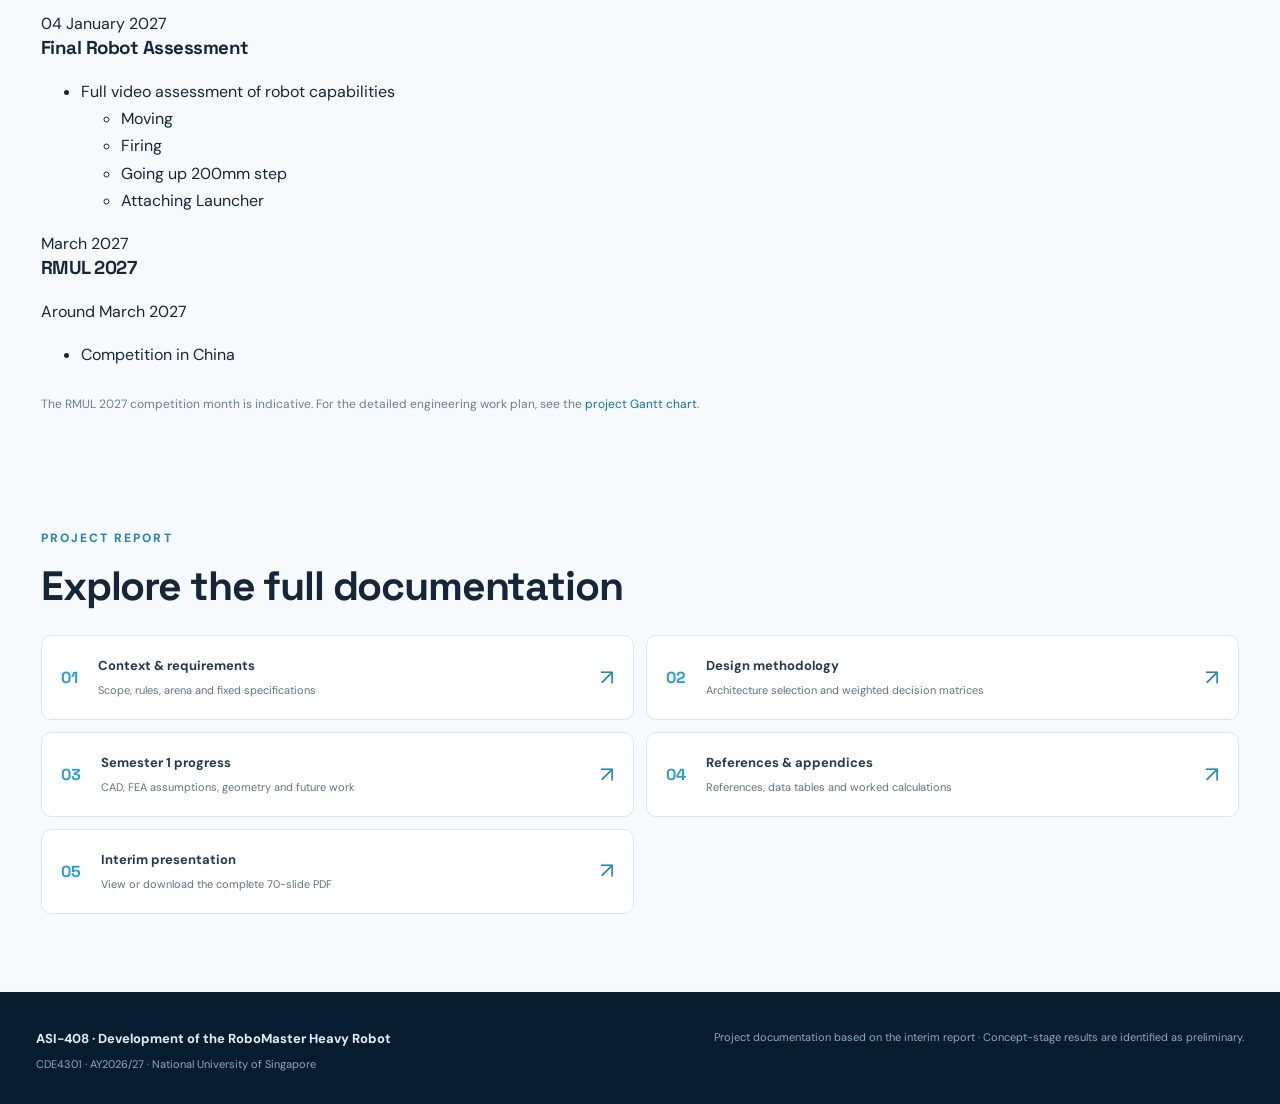
==== commit 92292f61: "Replace home development milestones with themed graphic and mobile layout" ====
--- a/index.html
+++ b/index.html
@@ -28,12 +28,16 @@
 <section class="home-section home-milestones" id="project-timeline">
 <div class="section-intro"><span class="small-kicker">KEY PROJECT DATES · 2026–2027</span><h2>Development Milestones</h2>
 <p>Key competition announcements, assessment dates and the planned RoboMaster University League season, for the 2026–2027 development season.</p></div>
-<div class="milestones-lane" aria-label="Development milestones from August 2026 to March 2027">
-<article class="milestone"><time class="milestone-date" datetime="2026-08-11">11 August 2026</time><span class="milestone-dot" aria-hidden="true"></span><h3>Major Rule Changes Briefing</h3><ul><li>Announcement of the Heavy Robot</li><li>High ground, tunnel and capture areas announced</li></ul></article>
-<article class="milestone"><time class="milestone-date" datetime="2026-10-15">15 October 2026</time><span class="milestone-dot" aria-hidden="true"></span><h3>Full Rules Release</h3><ul><li>Detailed specifications for the Heavy robot and launcher</li></ul></article>
-<article class="milestone milestone-feature"><time class="milestone-date" datetime="2026-11-05">05 November 2026</time><span class="milestone-star" aria-label="Highlighted project checkpoint">★</span></article>
-<article class="milestone"><time class="milestone-date" datetime="2027-01-04">04 January 2027</time><span class="milestone-dot" aria-hidden="true"></span><h3>Final Robot Assessment</h3><ul><li>Full video assessment of robot capabilities:<ul><li>Moving</li><li>Firing</li><li>Going up a 200 mm step</li><li>Attaching the launcher</li></ul></li></ul></article>
-<article class="milestone"><time class="milestone-date" datetime="2027-03">March 2027</time><span class="milestone-dot" aria-hidden="true"></span><h3>RMUL 2027</h3><p>Around March 2027</p><ul><li>Competition in China</li></ul></article>
+<figure class="milestones-graphic">
+<a href="assets/figures/home-development-milestones.svg" target="_blank" rel="noopener noreferrer" aria-label="Open the development milestones graphic at full resolution">
+<img src="assets/figures/home-development-milestones.svg" width="1600" height="540" decoding="async" loading="lazy" alt="Development timeline: 11 August 2026 major rule changes, 15 October 2026 full rules, 4 January 2027 robot assessment, and March 2027 RMUL competition"/>
+</a>
+</figure>
+<div class="milestones-mobile-list" aria-label="Development milestones from August 2026 to March 2027">
+<article class="milestone-mobile"><time datetime="2026-08-11">11 August 2026</time><h3>Major Rule Changes Briefing</h3><ul><li>Announcement of Heavy Robot</li><li>Presence of high ground, tunnel and capture areas</li></ul></article>
+<article class="milestone-mobile"><time datetime="2026-10-15">15 October 2026</time><h3>Full Rules Release</h3><ul><li>Detailed specifications for Heavy robot and launcher</li></ul></article>
+<article class="milestone-mobile"><time datetime="2027-01-04">04 January 2027</time><h3>Final Robot Assessment</h3><ul><li>Full video assessment of robot capabilities<ul><li>Moving</li><li>Firing</li><li>Going up 200mm step</li><li>Attaching Launcher</li></ul></li></ul></article>
+<article class="milestone-mobile"><time datetime="2027-03">March 2027</time><h3>RMUL 2027</h3><p>Around March 2027</p><ul><li>Competition in China</li></ul></article>
 </div>
 <p class="milestones-footnote">The RMUL 2027 competition month is indicative. For the detailed engineering work plan, see the <a href="interim-report/progress.html#8-project-timeline">project Gantt chart</a>.</p>
 </section>
--- a/styles.css
+++ b/styles.css
@@ -128,8 +128,8 @@
 .milestones-footnote{font-size:12px;color:#6a7e90;margin:26px 0 0}
 @media(max-width:980px){.milestones-lane{grid-template-columns:1fr;padding:5px 0 5px 22px;margin-top:20px}.milestones-lane:before{width:3px;height:auto;left:8px;top:3px;bottom:16px;right:auto}.milestone{padding:0 0 20px 18px;min-height:98px}.milestone-date{min-height:0;height:auto;padding:0 0 6px;font-size:15px}.milestone-dot{position:absolute;left:-20px;top:5px;margin:0}.milestone-star{position:absolute;left:-23px;top:2px;margin:0}.milestone h3{font-size:20px;margin-bottom:7px}.milestone-feature{min-height:58px}.milestone ul{font-size:13px}}
 /* Small, user-supplied MP4 replaces the previous full-size external match embed. */
-.short-clip-section{max-width:700px}
-.short-clip-slot{width:min(100%,520px);aspect-ratio:16/9;position:relative;background:#10263b;border:1px solid #b3cfe0;border-radius:11px;overflow:hidden}
+.short-clip-section{max-width:none;width:100%}
+.short-clip-slot{width:100%;max-width:none;aspect-ratio:16/9;position:relative;background:#10263b;border:1px solid #b3cfe0;border-radius:11px;overflow:hidden}
 .short-clip-slot img{display:block;width:100%;height:100%;object-fit:cover;filter:brightness(.55)}
 .short-clip-overlay{position:absolute;inset:0;display:flex;flex-direction:column;justify-content:center;align-items:center;text-align:center;padding:22px;gap:8px;color:#fff}
 .short-clip-overlay strong{font-size:17px}.short-clip-overlay small{font-size:12px;color:#ddedf8}
@@ -146,3 +146,93 @@
 .site-header .brand{gap:9px}
 .intro-concept-figure .figure-label{font-size:12.5px;color:#305c77;font-weight:800;margin-right:3px}
 @media(max-width:760px){.site-header .brand-logo{width:47px;height:47px}.site-header .brand{gap:6px}}
+
+/* Competition match footage: native player; image-only fallback until the MP4 is published. */
+.short-clip-slot video{display:block;width:100%;height:100%;object-fit:contain;background:#10263b}
+.short-clip-slot video[hidden]{display:none}
+.short-clip-citation{font-size:.55em;vertical-align:super;margin-left:7px;font-weight:600}
+.short-clip-fallback{display:grid;place-items:center;position:absolute;inset:0;background:linear-gradient(#0a1e30aa,#0a1e30aa),url("assets/video-posters/BV1m5AgzeERu.webp") center/cover no-repeat;text-decoration:none}
+.short-clip-fallback[hidden]{display:none}
+.short-clip-fallback .short-clip-icon{color:#fff}
+
+/* Emphasise the Heavy robot’s limited chassis power in Table 4. */
+.doc-table tr.heavy-robot-power-highlight td{background:#dceffa;color:#123b59;font-weight:800}
+.doc-table tr.heavy-robot-power-highlight td strong{color:inherit}
+.doc-table tr.heavy-robot-power-highlight td:first-child{border-left:4px solid #2383b1;padding-left:7px}
+
+/* Design Requirements: match report body typography while retaining two clear deliverable bullets. */
+.design-requirements-list{margin:0 0 20px;padding-left:24px;color:#384b5c;font-size:14px;line-height:1.9}
+.design-requirements-list li{margin:0 0 12px}
+.design-requirements-list strong{color:#183b57;font-weight:750}
+
+/* Full-width chassis architecture comparison; preserve the original slide image proportions. */
+.chassis-architecture-figure{background:#eaf3f9;border-color:#dbe4ec;padding:0}
+.chassis-architecture-figure .figure-link{display:block;width:100%}
+.chassis-architecture-figure img{display:block;width:100%;height:auto;max-height:none;object-fit:contain;border-radius:0}
+
+/* Structural design case study: accessible live calculations, matched to report palette. */
+.section-stiffness-study{margin:20px 0 24px;padding:23px;background:#f0f7fc;border:1px solid #d4e5ef;border-radius:13px;color:#24445f;box-shadow:0 4px 17px rgba(16,49,74,.035)}
+.stiffness-study-heading{display:flex;align-items:center;justify-content:space-between;flex-wrap:wrap;gap:12px;margin-bottom:12px}
+.stiffness-study-eyebrow{font-size:10px;letter-spacing:.14em;font-weight:800;color:#278eb6;margin:0 0 4px}
+.stiffness-study-heading h5{font-size:20px;line-height:1.3;margin:0;color:#173b59}
+.stiffness-study-law{font-size:13px;font-weight:750;color:#25617e;background:#dceefa;border:1px solid #c4e1f1;border-radius:999px;padding:7px 13px}
+.stiffness-study-intro{font-size:13px;line-height:1.7;color:#506779;margin:0 0 19px}
+.stiffness-study-grid{display:grid;grid-template-columns:repeat(2,minmax(0,1fr));gap:14px}
+.stiffness-study-card{min-width:0;display:flex;flex-direction:column;padding:18px;background:#fff;border:1px solid #dce7ef;border-radius:11px}
+.stiffness-study-card-head{display:flex;align-items:center;gap:14px;min-height:55px;border-bottom:1px solid #e6eef4;padding-bottom:13px;margin-bottom:17px}
+.stiffness-study-card-head>div{display:flex;flex-direction:column;gap:4px}
+.stiffness-study-card-head strong{font-size:14px;color:#193e5d}
+.stiffness-study-card-head span:not(.stiffness-study-profile){font-size:11.5px;color:#647b8d}
+.stiffness-study-profile{display:block;flex:none;box-sizing:border-box}
+.stiffness-study-profile-tube{width:57px;height:38px;border:7px solid #348fb9;border-radius:2px;background:#eaf5fb}
+.stiffness-study-profile-plate{width:57px;height:8px;border-radius:1px;background:#348fb9}
+.stiffness-study-equations{display:flex;flex-direction:column;align-items:center;justify-content:center;gap:15px;flex:1;min-height:129px;margin:2px 0 18px}
+.stiffness-study-eq{display:flex;align-items:center;justify-content:center;flex-wrap:wrap;gap:7px;text-align:center;font-size:15px;color:#193f5c;line-height:1.5}
+.stiffness-study-eq sub{font-size:10px}
+.stiffness-study-symbol{white-space:nowrap;display:inline-block}
+.stiffness-study-eq sup{font-size:.7em}
+.stiffness-study-equals{font-size:18px}
+.stiffness-study-fraction{display:inline-flex;flex-direction:column;align-items:center;text-align:center;font-size:14px;line-height:1.5;max-width:100%}
+.stiffness-study-fraction>span:first-child{border-bottom:1.4px solid currentColor;padding:0 5px 3px;white-space:nowrap}
+.stiffness-study-fraction>span:last-child{padding-top:3px}
+.stiffness-study-value{display:flex;flex-wrap:wrap;justify-content:space-between;align-items:baseline;gap:6px;padding:11px 13px;background:#ecf5fb;border-radius:8px}
+.stiffness-study-value span{font-size:11px;color:#56738a}
+.stiffness-study-value strong{font-size:18px;color:#175e88;white-space:nowrap}
+.stiffness-study-value sup,.stiffness-study-takeaway sup{font-size:.66em}
+.stiffness-study-takeaway{margin-top:15px;padding:15px 17px;background:#dceef8;border:1px solid #c7e2f0;border-radius:9px;display:flex;align-items:center;justify-content:space-between;gap:12px}
+.stiffness-study-takeaway>div{display:flex;flex-direction:column;gap:5px}
+.stiffness-study-takeaway span{font-size:11.5px;color:#4d6d82}
+.stiffness-study-takeaway div strong{font-size:13px;color:#204761;line-height:1.5}
+.stiffness-study-multiplier{font-size:27px;line-height:1.1;color:#13749c;white-space:nowrap}
+.stiffness-study-caveat{font-size:11.5px;line-height:1.7;color:#62798a;margin:11px 2px 0}
+@media(max-width:780px){.section-stiffness-study{padding:16px}.stiffness-study-grid{grid-template-columns:1fr}.stiffness-study-equations{min-height:105px}.stiffness-study-takeaway{flex-wrap:wrap}.stiffness-study-multiplier{font-size:24px}}
+@media(max-width:430px){.stiffness-study-card{padding:12px}.stiffness-study-eq{font-size:13px}.stiffness-study-fraction{font-size:12px}.stiffness-study-heading h5{font-size:18px}}
+
+/* Landing force case study — companion to the tube-vs-plate panel. */
+.landing-force-study{margin:22px 0 24px;padding:23px;background:#f0f7fc;border:1px solid #d4e5ef;border-radius:13px;color:#24445f;box-shadow:0 4px 17px rgba(16,49,74,.035)}
+.landing-force-grid{display:grid;grid-template-columns:minmax(0,.82fr) minmax(0,1.18fr);gap:14px}
+.landing-force-card{min-width:0;padding:18px;background:#fff;border:1px solid #dce7ef;border-radius:11px}
+.landing-force-card h6{font-size:14px;color:#193e5d;margin:0 0 15px;padding-bottom:11px;border-bottom:1px solid #e6eef4}
+.landing-force-parameter{display:flex;justify-content:space-between;align-items:baseline;gap:10px;padding:12px 0;border-bottom:1px solid #eef3f6}
+.landing-force-parameter:last-child{border-bottom:0}
+.landing-force-parameter span{font-size:12px;line-height:1.5;color:#557185}
+.landing-force-parameter strong{font-size:14px;color:#1c4d6e;white-space:nowrap}
+.landing-force-derivation{display:flex;flex-direction:column}
+.landing-force-equations{display:flex;flex:1;flex-direction:column;justify-content:center;align-items:center;gap:15px;margin:5px 0 19px;font-size:18px;line-height:1.5;color:#1c4965;text-align:center}
+.landing-force-equations>div{display:flex;align-items:center;justify-content:center;flex-wrap:wrap;gap:5px}
+.landing-force-equations sub{font-size:10px}
+.landing-force-bracket{display:inline-flex;align-items:center;gap:5px}
+.landing-force-fraction{display:inline-flex;flex-direction:column;align-items:stretch;line-height:1.3;font-size:.92em}
+.landing-force-fraction>span{text-align:center;padding:0 5px}
+.landing-force-fraction>span:first-child{border-bottom:1.5px solid #1c4965}
+.landing-force-result{display:flex;align-items:baseline;justify-content:space-between;flex-wrap:wrap;gap:8px;background:#ecf5fb;border-radius:8px;padding:12px 14px}
+.landing-force-result span{font-size:11px;color:#56738a}
+.landing-force-result strong{font-size:19px;color:#175e88;white-space:nowrap}
+.landing-force-target{display:flex;align-items:center;justify-content:space-between;flex-wrap:wrap;gap:12px;margin:15px 0 0;padding:15px 17px;border:1px solid #c7e2f0;border-radius:9px;background:#dceef8}
+.landing-force-target>div{display:flex;flex-direction:column;gap:5px}
+.landing-force-target span{font-size:11.5px;color:#4d6d82}
+.landing-force-target div strong{font-size:13px;color:#204761}
+.landing-force-target-number{font-size:25px;color:#13749c;white-space:nowrap}
+.landing-force-study .stiffness-study-caveat{margin-top:12px}
+@media(max-width:780px){.landing-force-study{padding:16px}.landing-force-grid{grid-template-columns:1fr}.landing-force-equations{font-size:17px;gap:12px}.landing-force-parameter{padding:10px 0}}
+@media(max-width:430px){.landing-force-card{padding:12px}.landing-force-equations{font-size:15px}.landing-force-target-number{font-size:22px}}
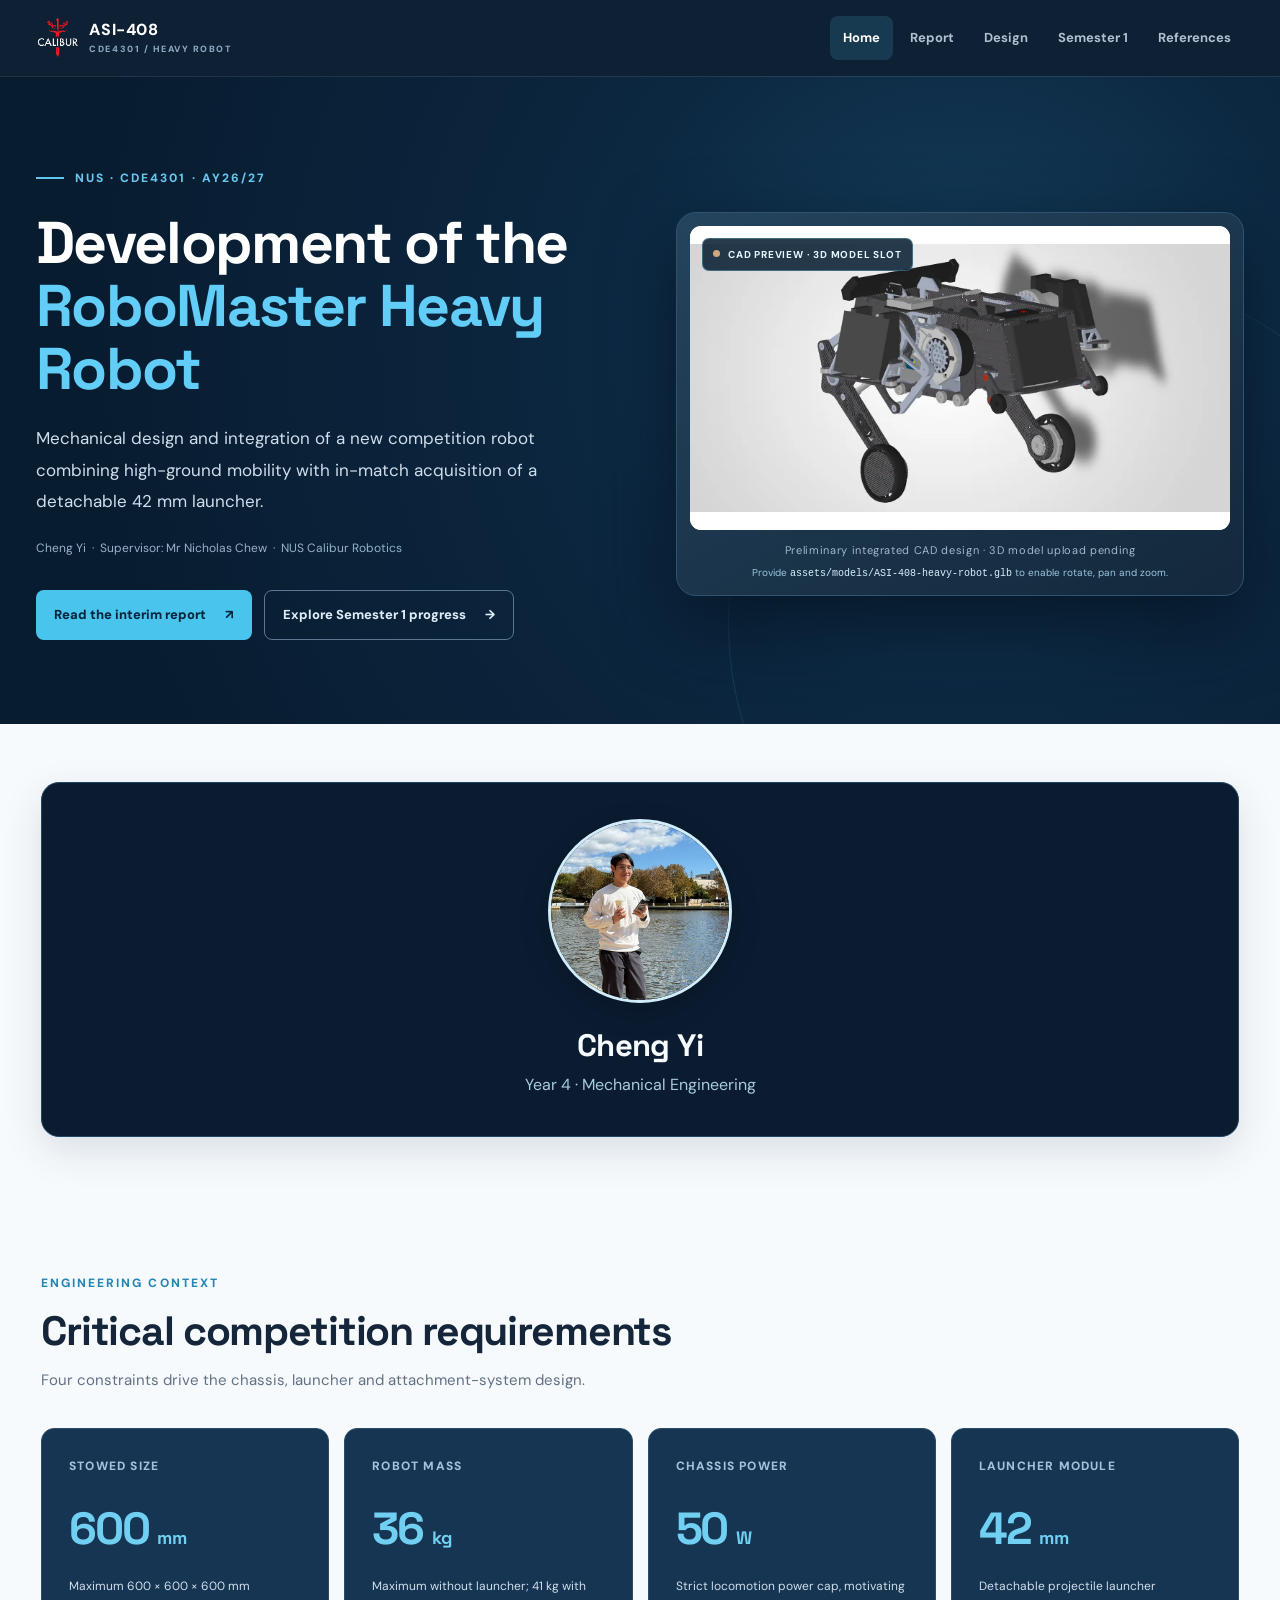
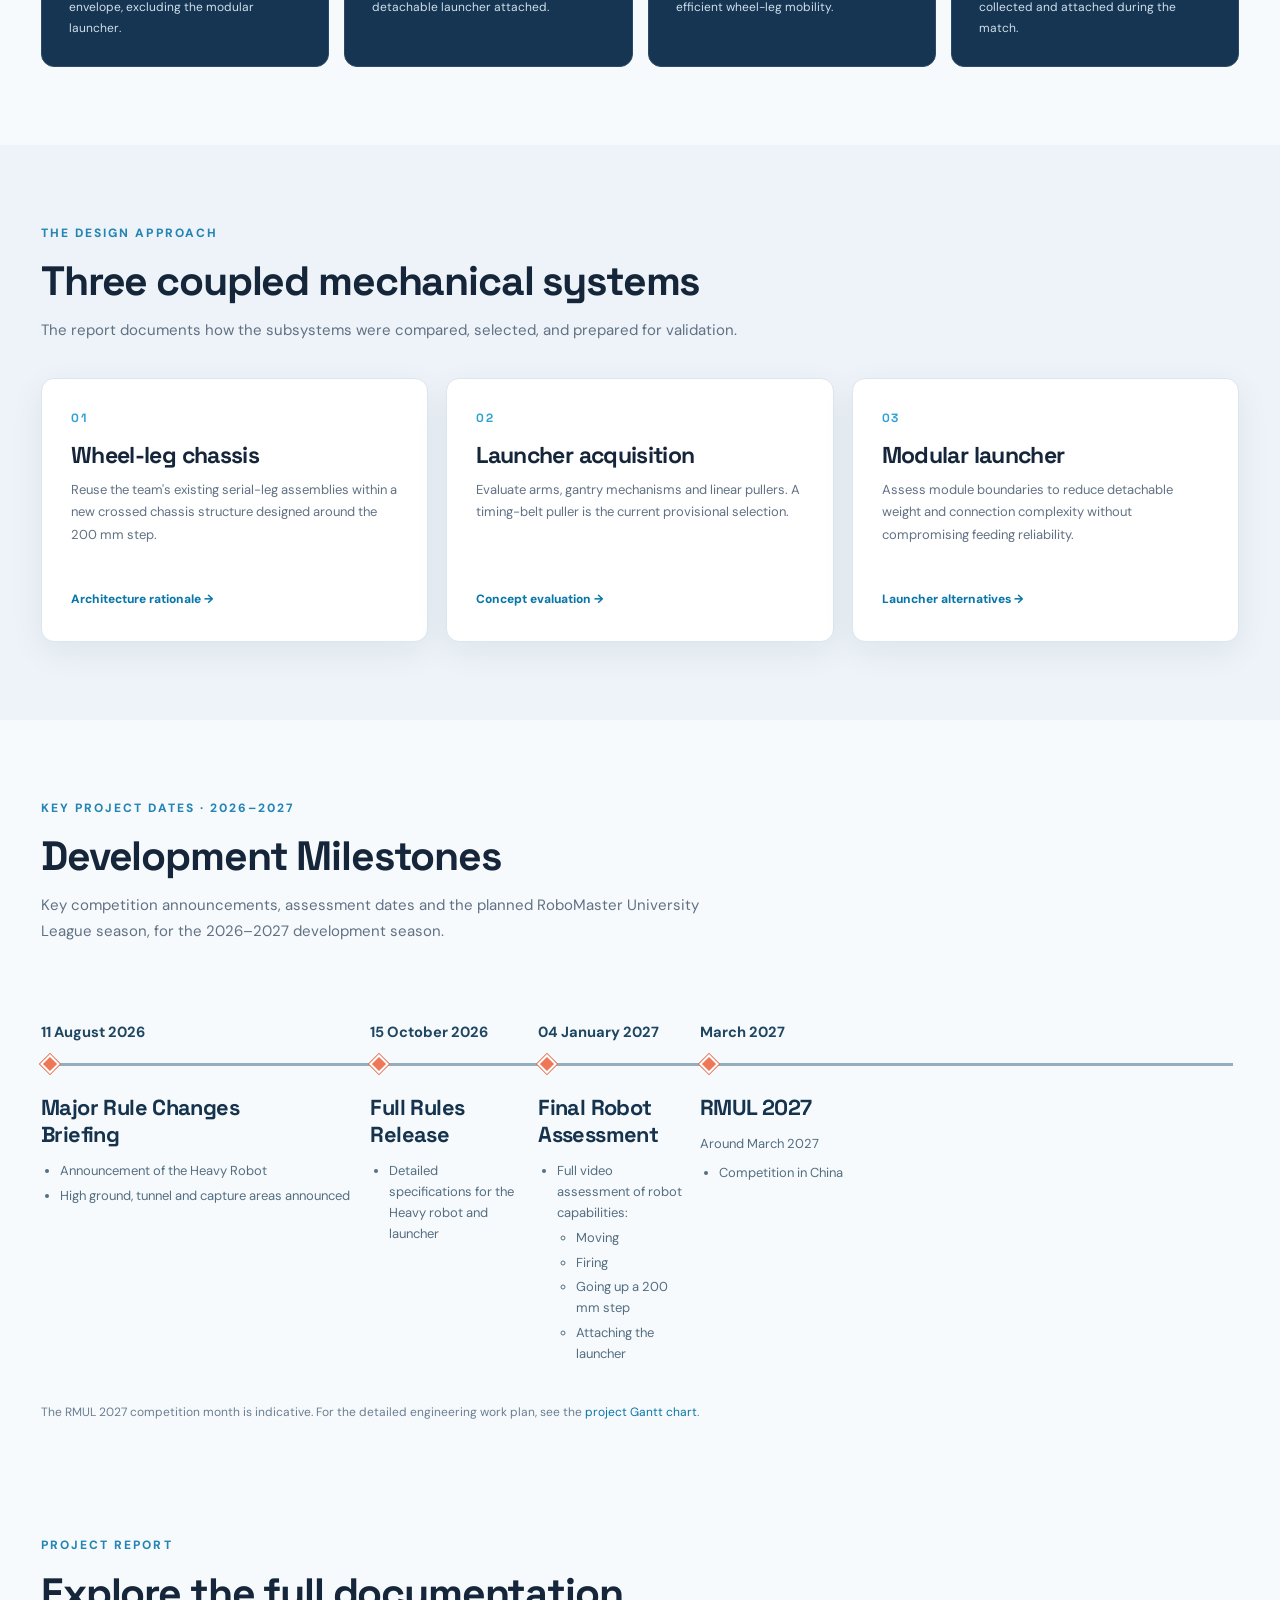
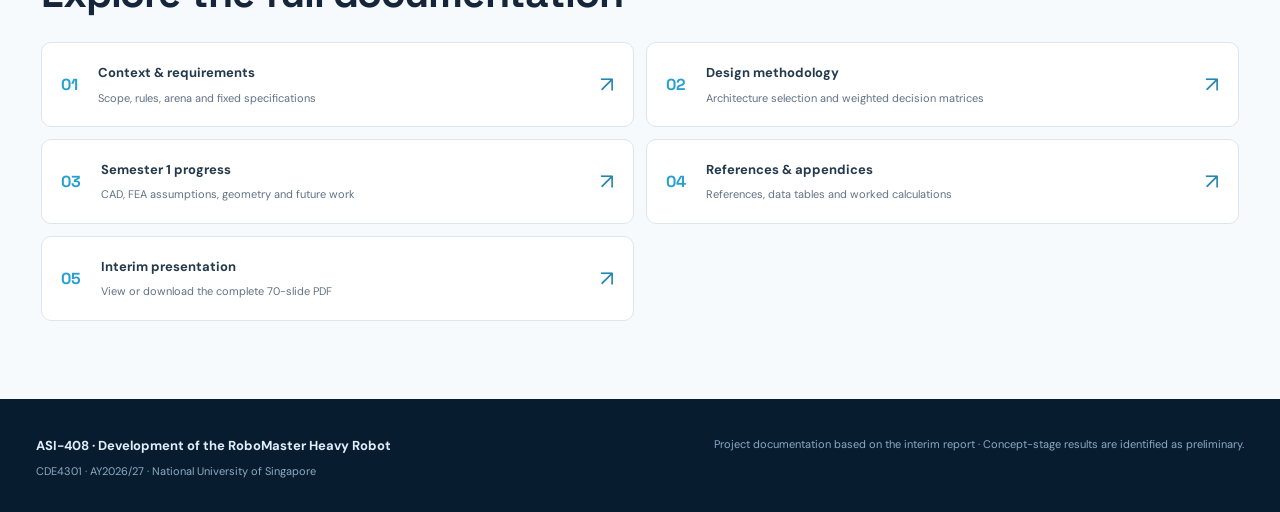
==== commit a74c104c: "Restore original development milestones timeline without November 5 checkpoint" ====
--- a/index.html
+++ b/index.html
@@ -28,16 +28,11 @@
 <section class="home-section home-milestones" id="project-timeline">
 <div class="section-intro"><span class="small-kicker">KEY PROJECT DATES · 2026–2027</span><h2>Development Milestones</h2>
 <p>Key competition announcements, assessment dates and the planned RoboMaster University League season, for the 2026–2027 development season.</p></div>
-<figure class="milestones-graphic">
-<a href="assets/figures/home-development-milestones.svg" target="_blank" rel="noopener noreferrer" aria-label="Open the development milestones graphic at full resolution">
-<img src="assets/figures/home-development-milestones.svg" width="1600" height="540" decoding="async" loading="lazy" alt="Development timeline: 11 August 2026 major rule changes, 15 October 2026 full rules, 4 January 2027 robot assessment, and March 2027 RMUL competition"/>
-</a>
-</figure>
-<div class="milestones-mobile-list" aria-label="Development milestones from August 2026 to March 2027">
-<article class="milestone-mobile"><time datetime="2026-08-11">11 August 2026</time><h3>Major Rule Changes Briefing</h3><ul><li>Announcement of Heavy Robot</li><li>Presence of high ground, tunnel and capture areas</li></ul></article>
-<article class="milestone-mobile"><time datetime="2026-10-15">15 October 2026</time><h3>Full Rules Release</h3><ul><li>Detailed specifications for Heavy robot and launcher</li></ul></article>
-<article class="milestone-mobile"><time datetime="2027-01-04">04 January 2027</time><h3>Final Robot Assessment</h3><ul><li>Full video assessment of robot capabilities<ul><li>Moving</li><li>Firing</li><li>Going up 200mm step</li><li>Attaching Launcher</li></ul></li></ul></article>
-<article class="milestone-mobile"><time datetime="2027-03">March 2027</time><h3>RMUL 2027</h3><p>Around March 2027</p><ul><li>Competition in China</li></ul></article>
+<div class="milestones-lane" aria-label="Development milestones from August 2026 to March 2027">
+<article class="milestone"><time class="milestone-date" datetime="2026-08-11">11 August 2026</time><span class="milestone-dot" aria-hidden="true"></span><h3>Major Rule Changes Briefing</h3><ul><li>Announcement of the Heavy Robot</li><li>High ground, tunnel and capture areas announced</li></ul></article>
+<article class="milestone"><time class="milestone-date" datetime="2026-10-15">15 October 2026</time><span class="milestone-dot" aria-hidden="true"></span><h3>Full Rules Release</h3><ul><li>Detailed specifications for the Heavy robot and launcher</li></ul></article>
+<article class="milestone"><time class="milestone-date" datetime="2027-01-04">04 January 2027</time><span class="milestone-dot" aria-hidden="true"></span><h3>Final Robot Assessment</h3><ul><li>Full video assessment of robot capabilities:<ul><li>Moving</li><li>Firing</li><li>Going up a 200 mm step</li><li>Attaching the launcher</li></ul></li></ul></article>
+<article class="milestone"><time class="milestone-date" datetime="2027-03">March 2027</time><span class="milestone-dot" aria-hidden="true"></span><h3>RMUL 2027</h3><p>Around March 2027</p><ul><li>Competition in China</li></ul></article>
 </div>
 <p class="milestones-footnote">The RMUL 2027 competition month is indicative. For the detailed engineering work plan, see the <a href="interim-report/progress.html#8-project-timeline">project Gantt chart</a>.</p>
 </section>
--- a/styles.css
+++ b/styles.css
@@ -236,3 +236,22 @@
 .landing-force-study .stiffness-study-caveat{margin-top:12px}
 @media(max-width:780px){.landing-force-study{padding:16px}.landing-force-grid{grid-template-columns:1fr}.landing-force-equations{font-size:17px;gap:12px}.landing-force-parameter{padding:10px 0}}
 @media(max-width:430px){.landing-force-card{padding:12px}.landing-force-equations{font-size:15px}.landing-force-target-number{font-size:22px}}
+
+
+/* Homepage development-milestones graphic: navy/cyan site palette, responsive and accessible. */
+.milestones-graphic{margin:23px 0 0;padding:12px;background:linear-gradient(145deg,#173b59,#0a2339);border:1px solid #315c78;border-radius:19px;box-shadow:0 18px 45px rgba(12,34,56,.14)}
+.milestones-graphic a{display:block;border-radius:12px;overflow:hidden;line-height:0}
+.milestones-graphic img{display:block;width:100%;height:auto;border-radius:12px;background:#0b1c31}
+.milestones-mobile-list{display:none}
+@media(max-width:820px){
+ .milestones-graphic{display:none}
+ .milestones-mobile-list{display:grid;gap:13px;margin-top:22px}
+ .milestone-mobile{position:relative;border:1px solid #dce6ee;border-left:4px solid #32b9e8;border-radius:11px;background:#fff;padding:18px 20px;box-shadow:0 5px 15px rgba(15,38,63,.05)}
+ .milestone-mobile:before{content:"";position:absolute;left:-8px;top:22px;width:11px;height:11px;background:#ed7757;transform:rotate(45deg)}
+ .milestone-mobile time{display:block;font-size:12px;font-weight:800;letter-spacing:.04em;color:#287b9f;margin-bottom:8px}
+ .milestone-mobile h3{font-size:19px;line-height:1.25;color:#15334d;margin:0 0 8px}
+ .milestone-mobile p,.milestone-mobile ul{font-size:13px;line-height:1.6;color:#536e80;margin:0}
+ .milestone-mobile ul{padding-left:19px}
+ .milestone-mobile ul ul{margin-top:5px}
+ .milestone-mobile li{margin:4px 0}
+}
